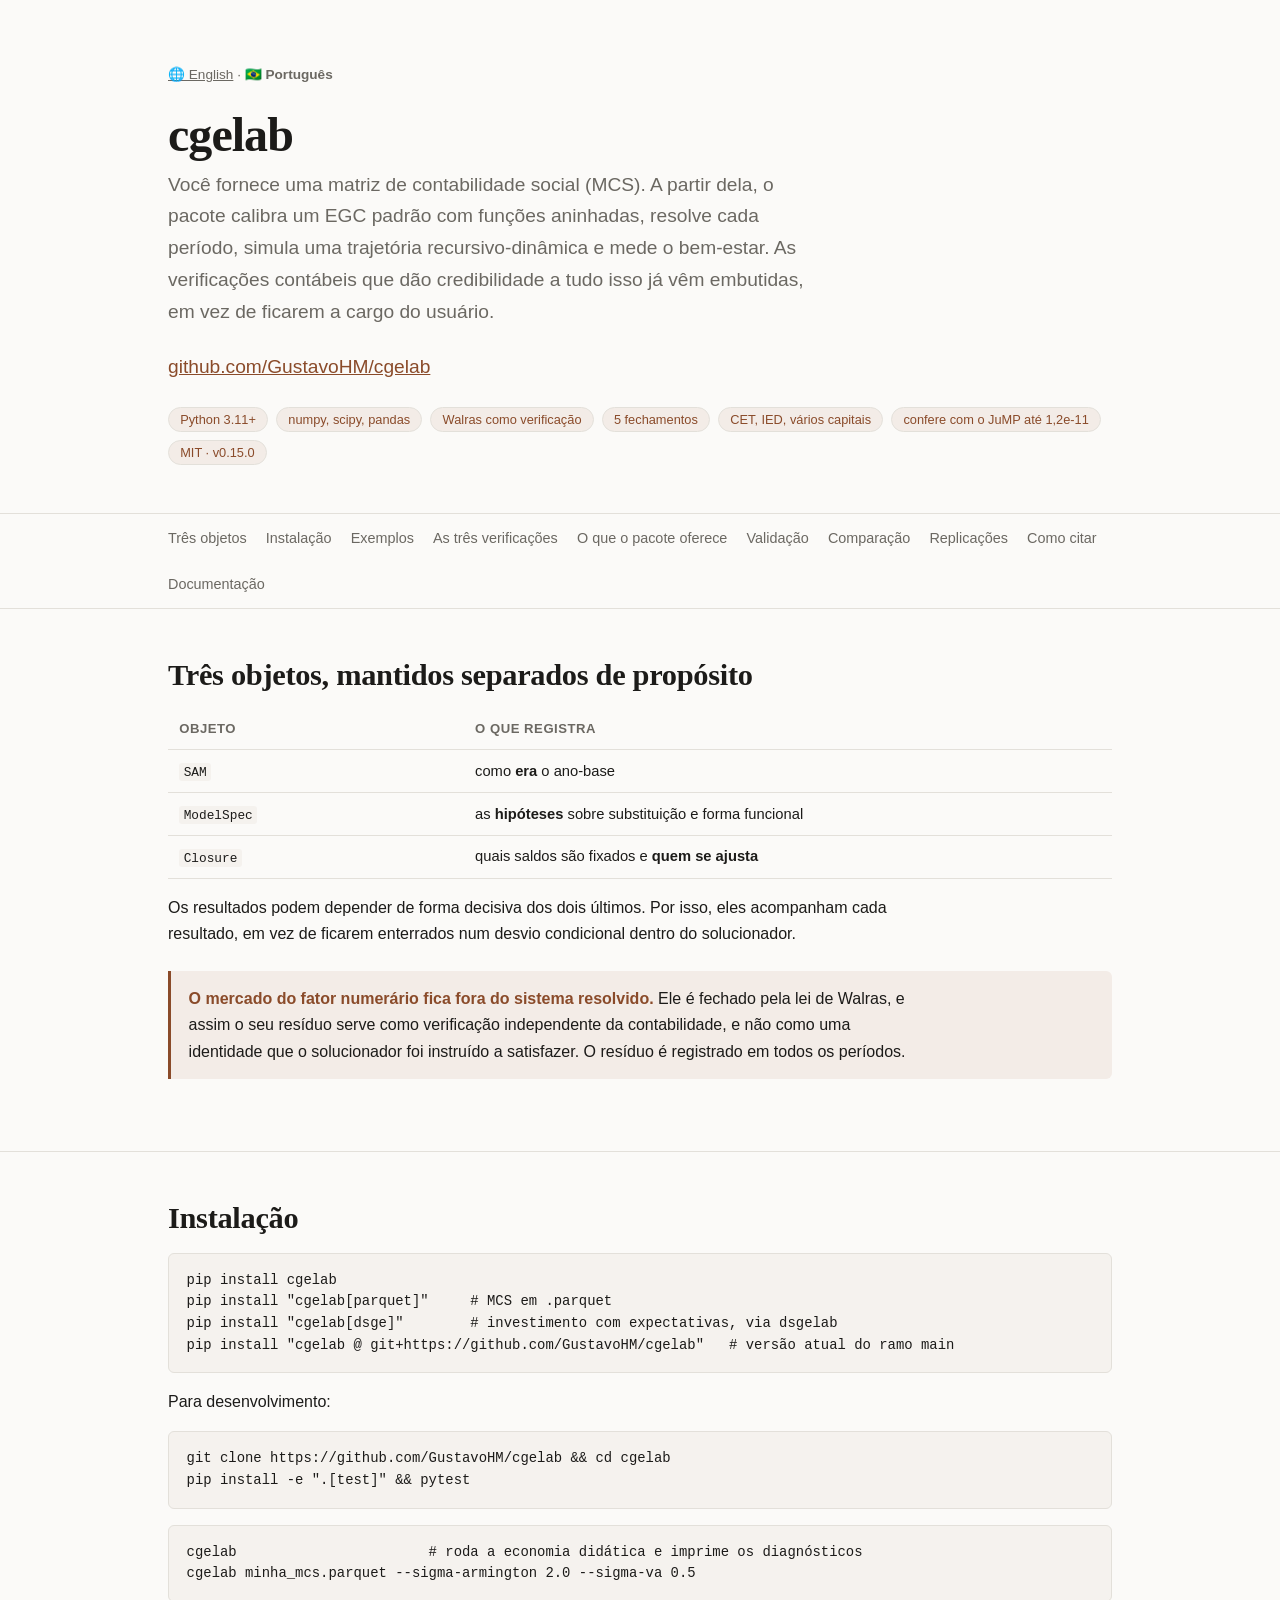
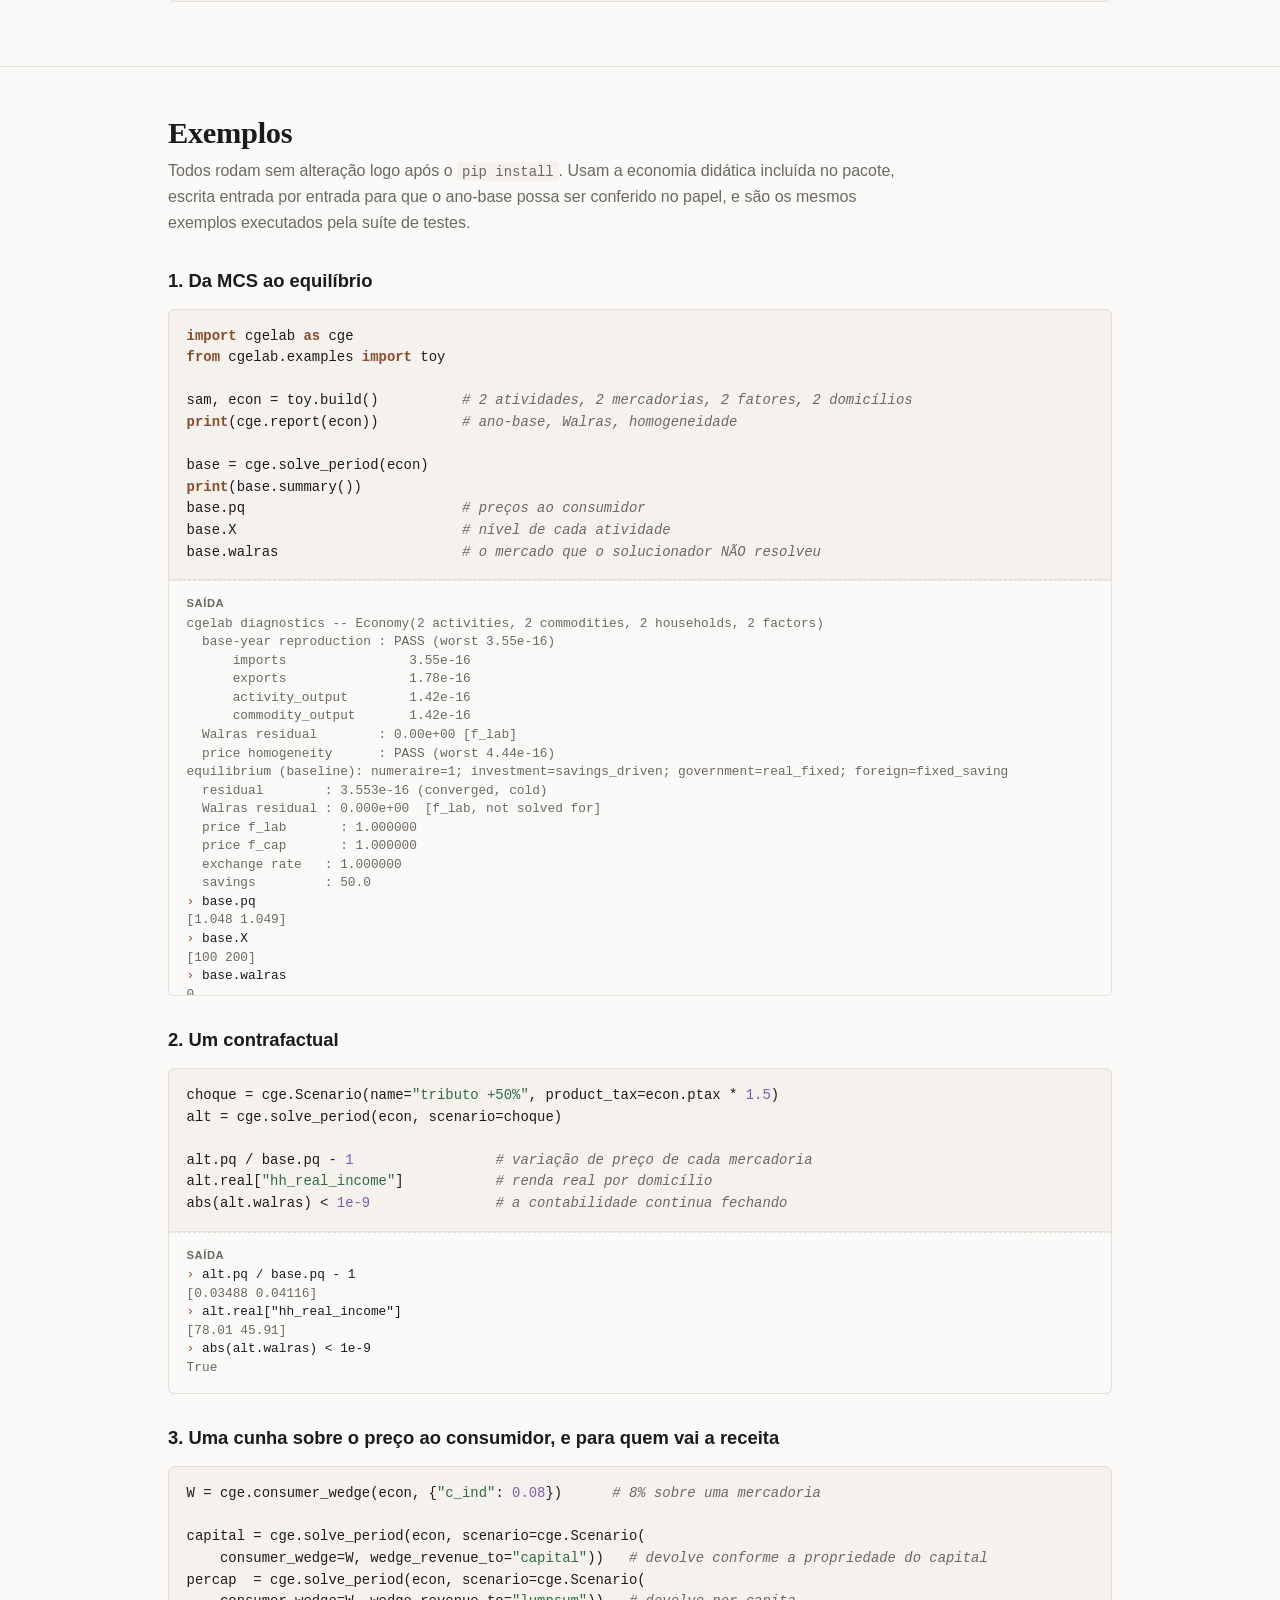
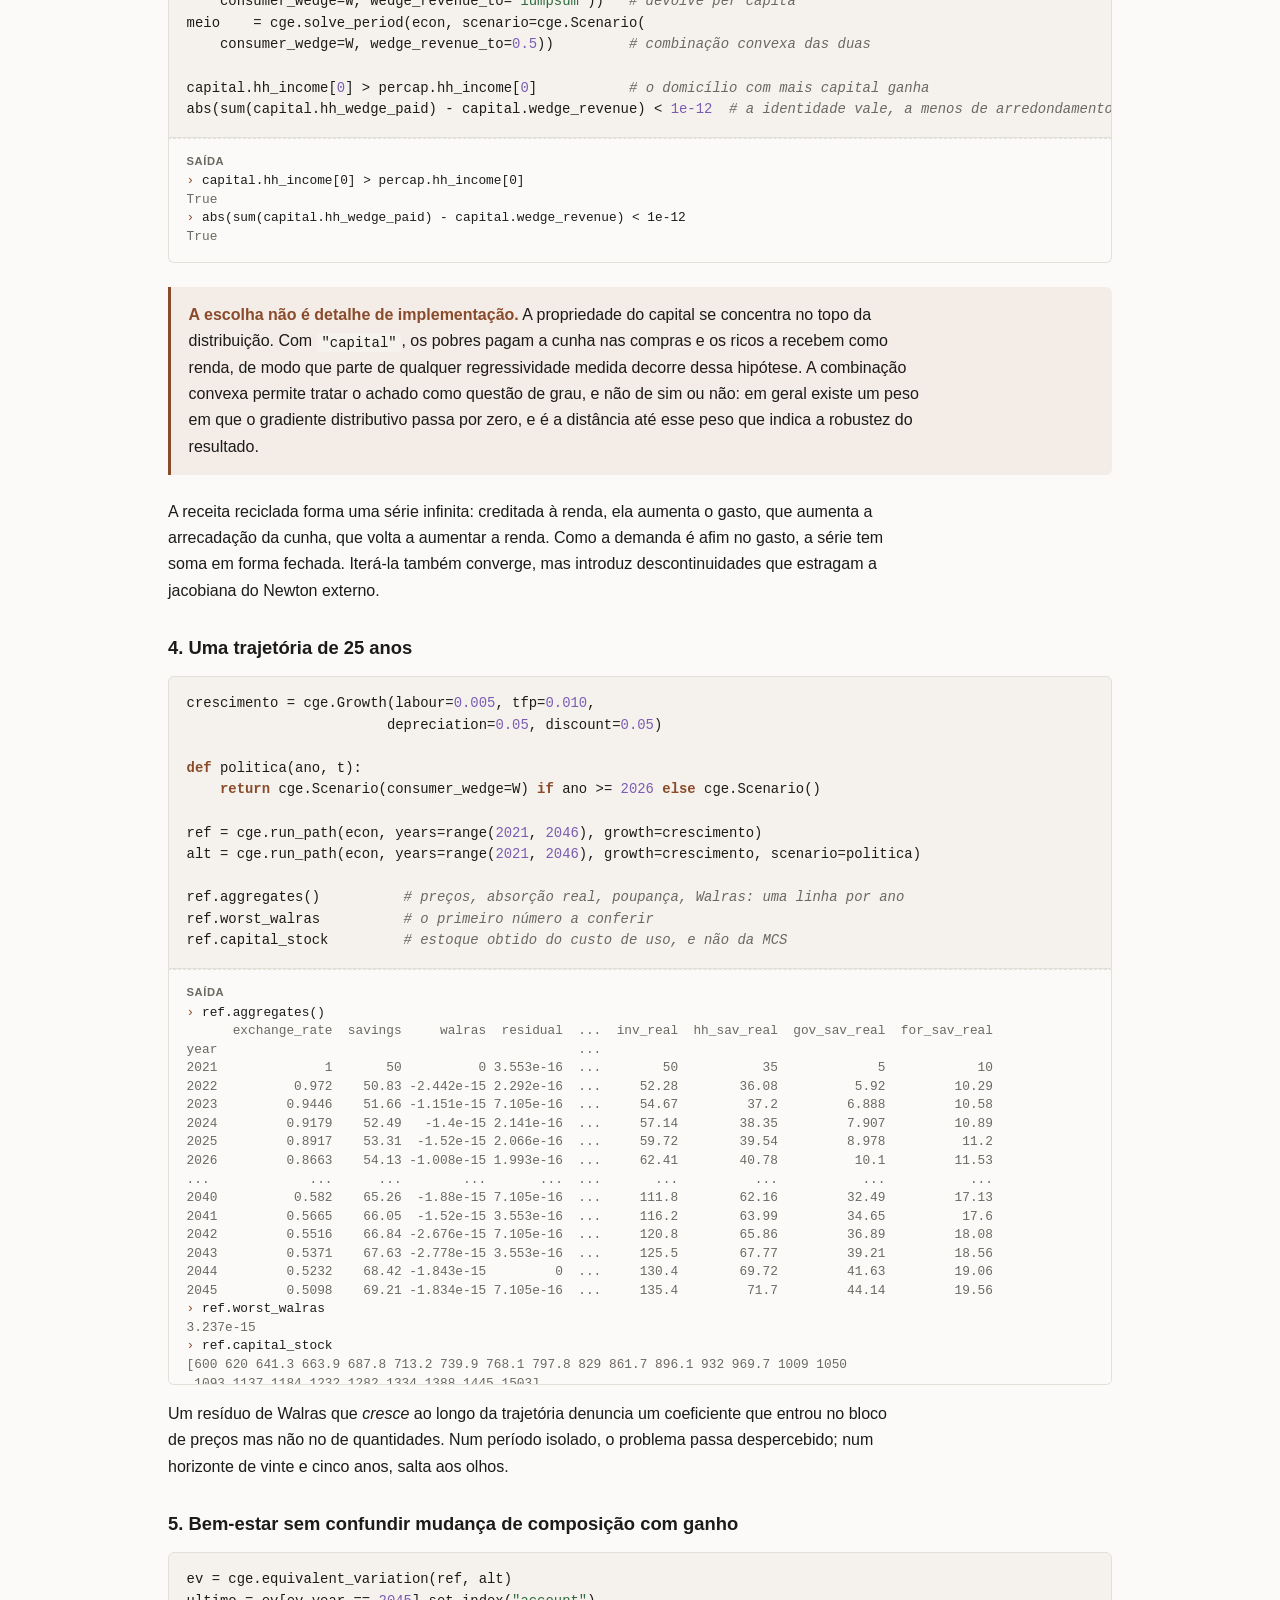
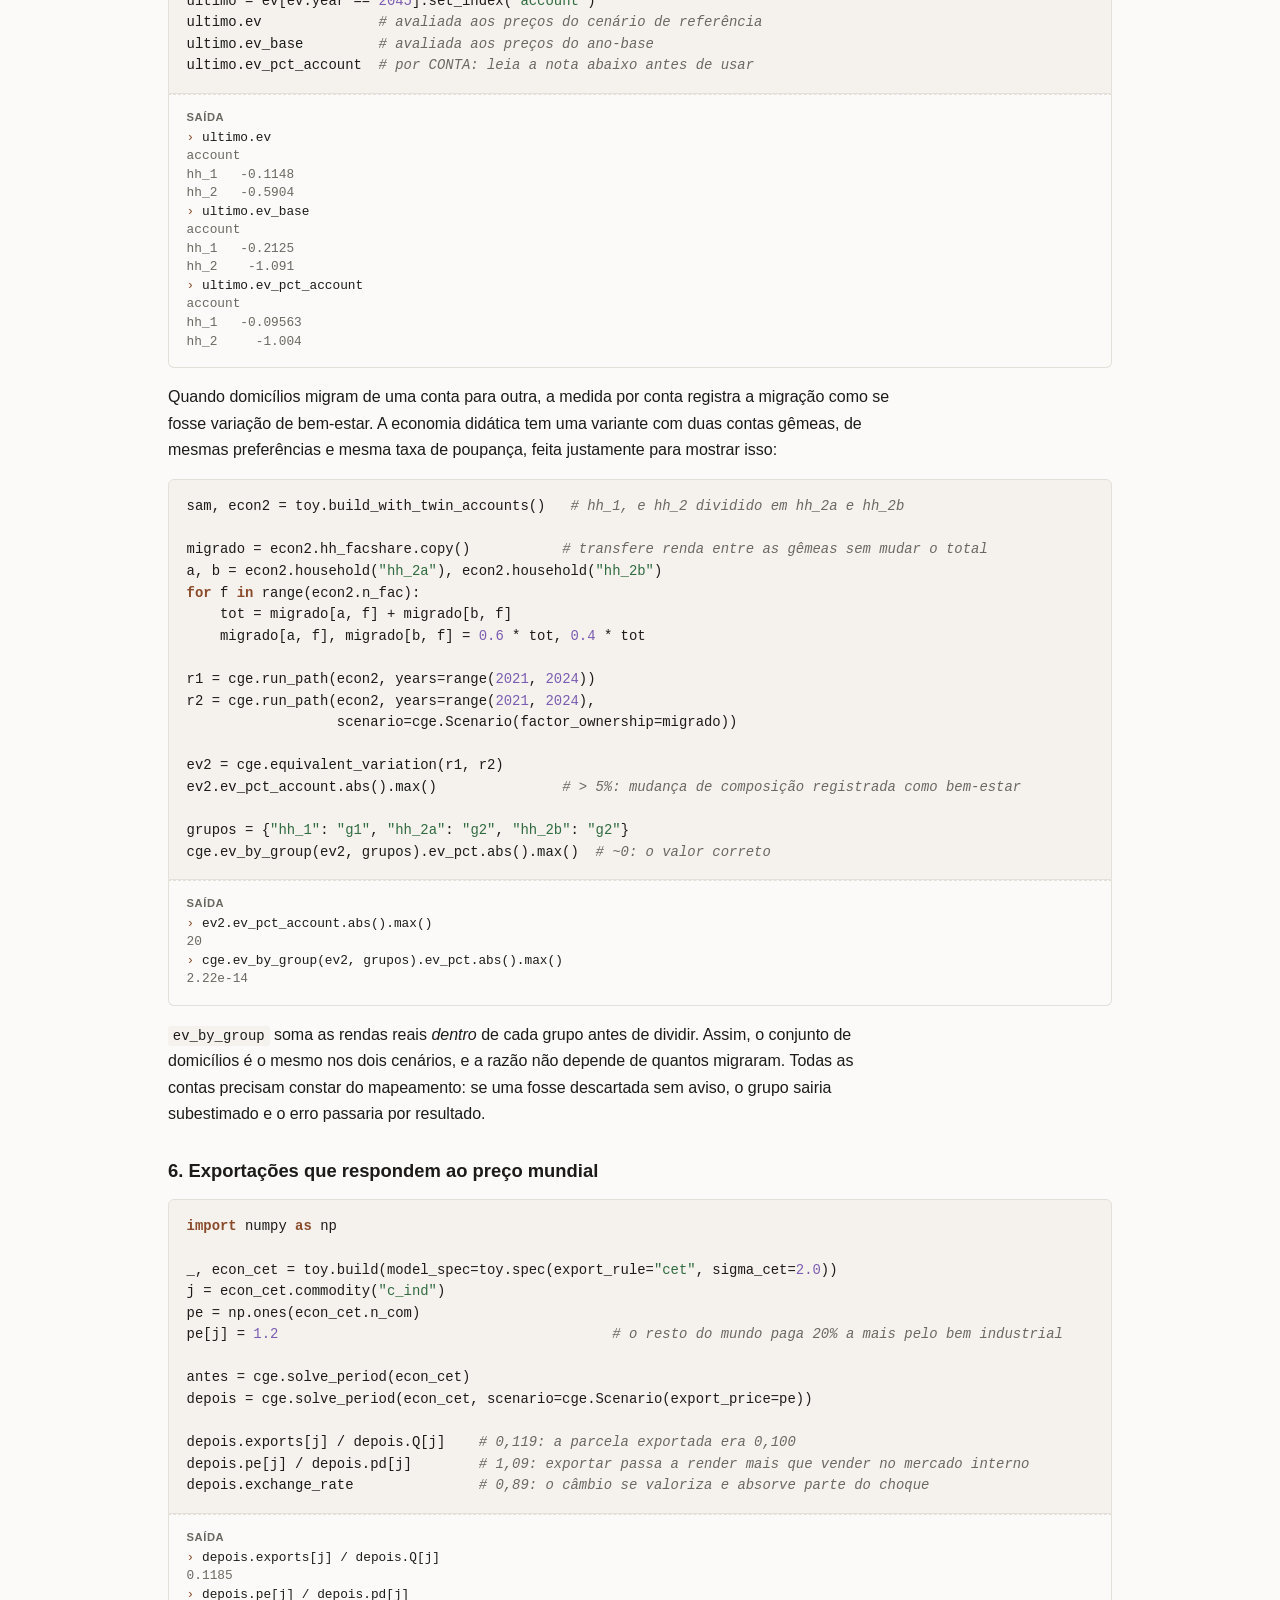
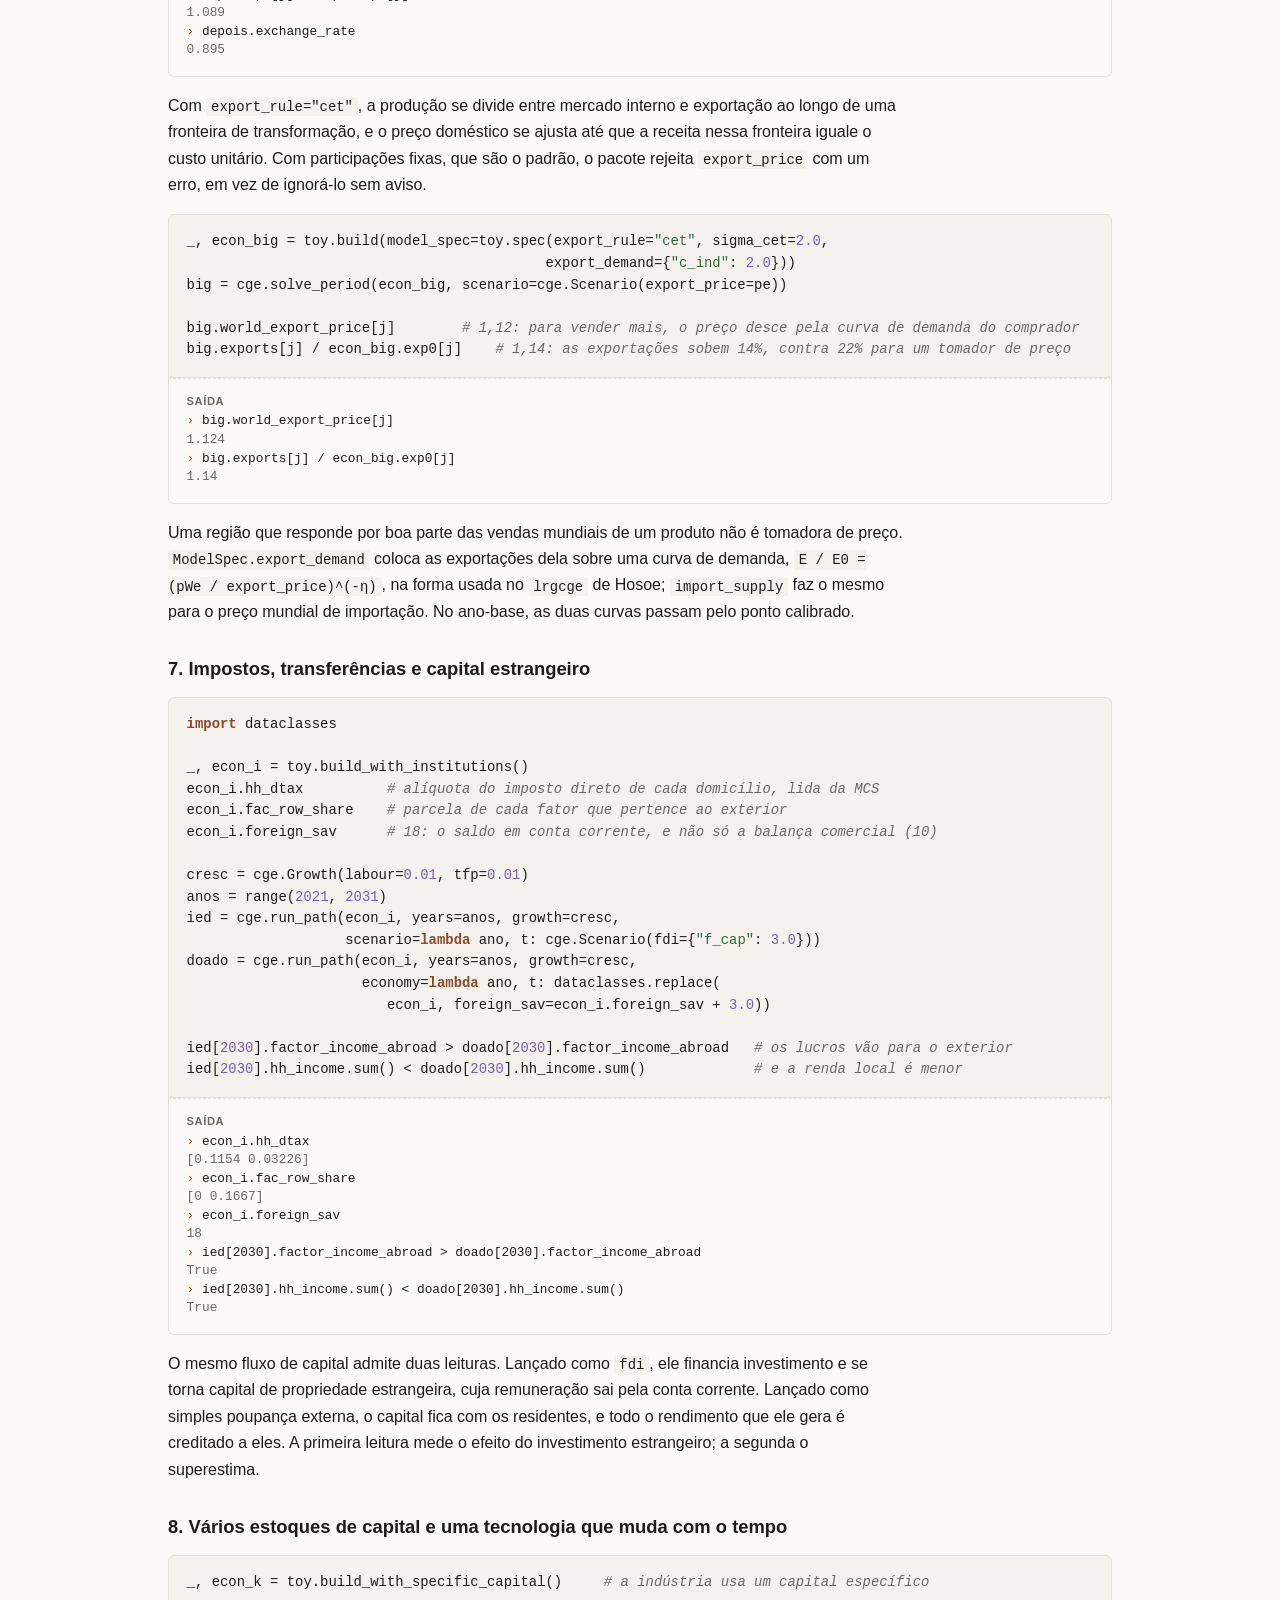
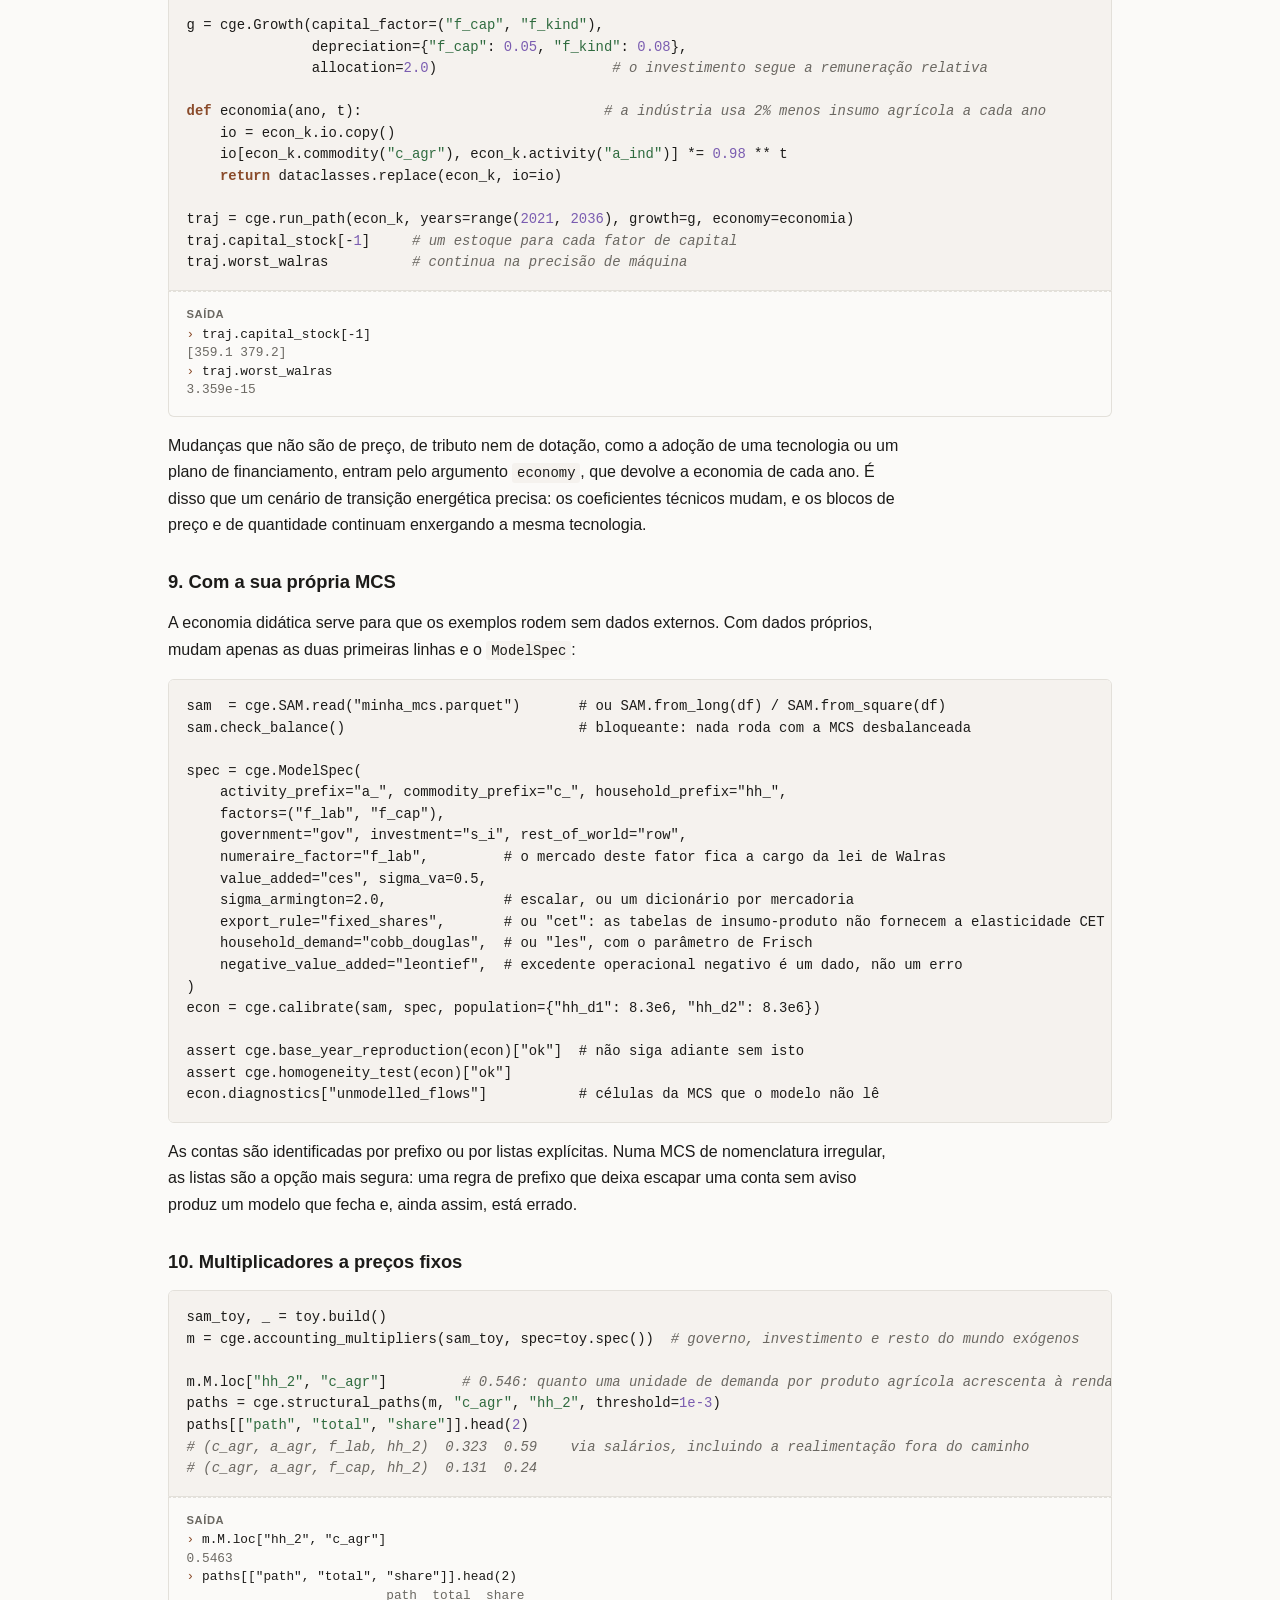
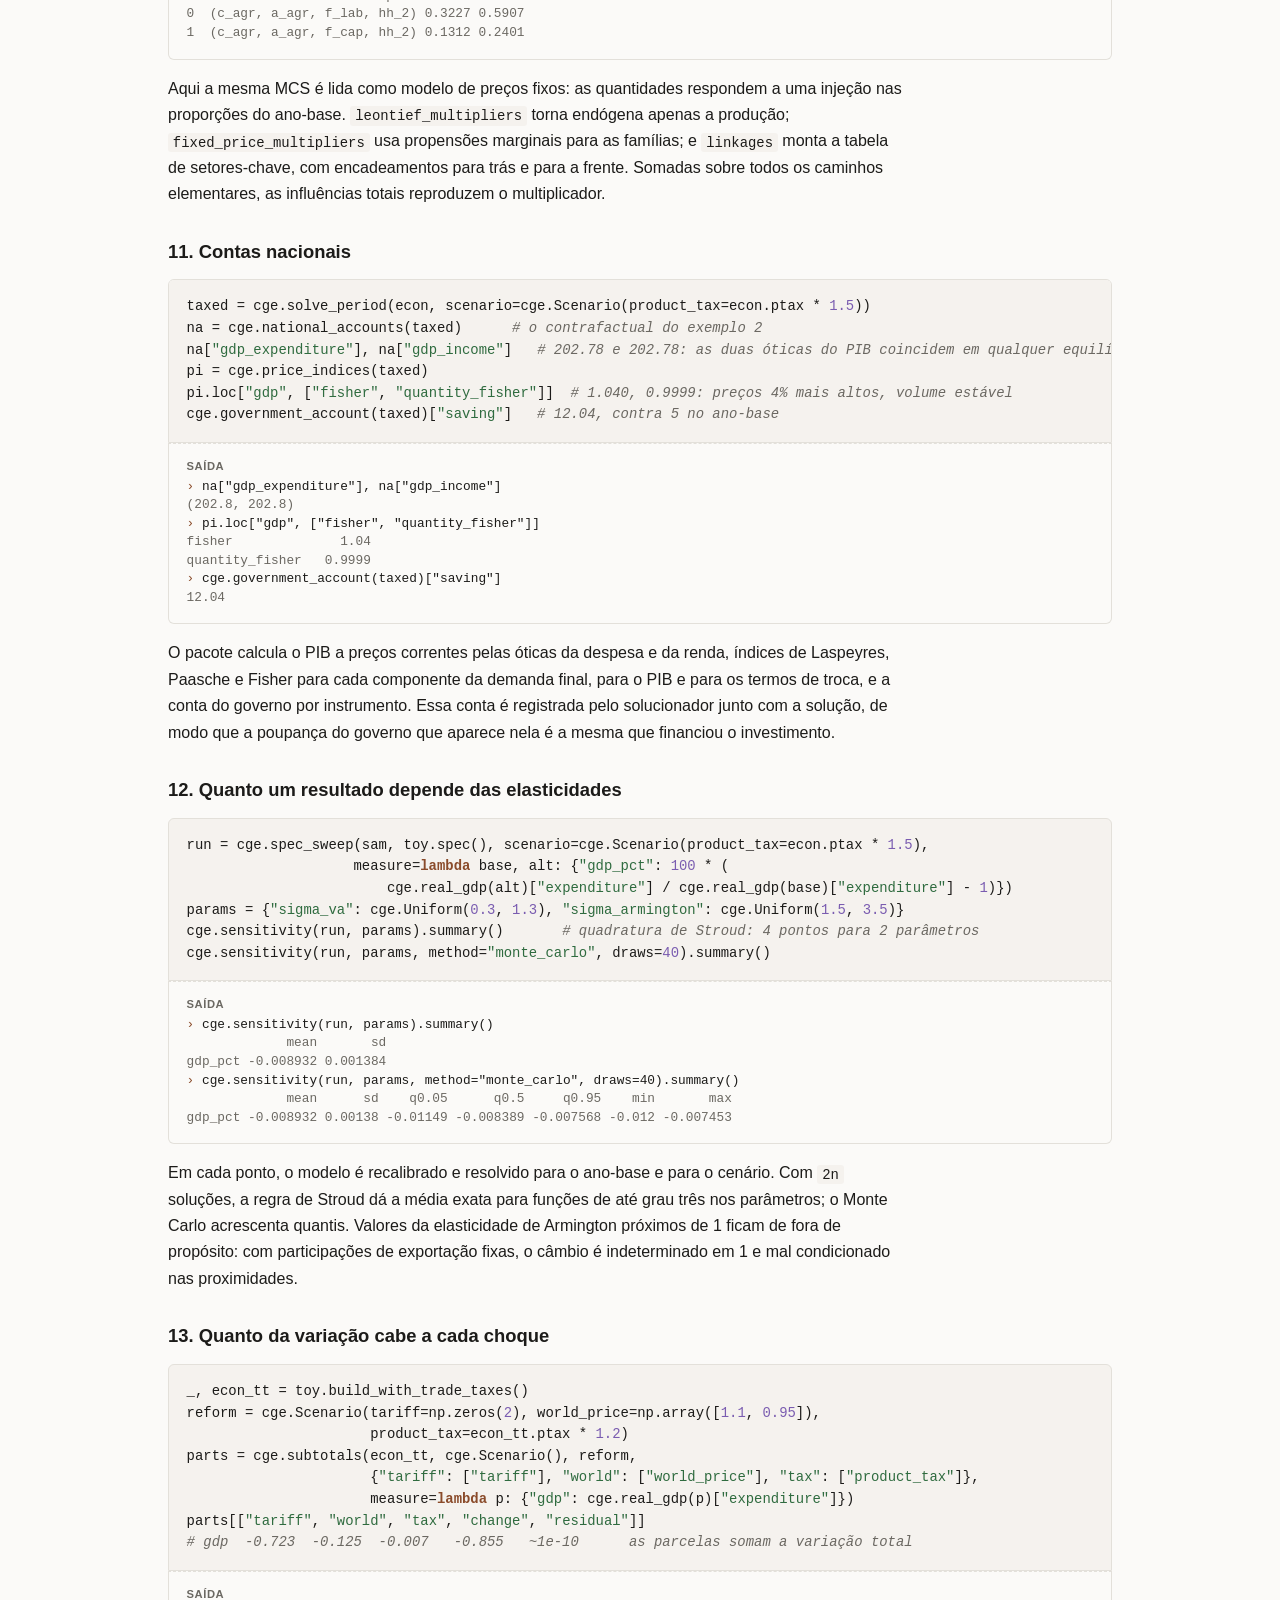
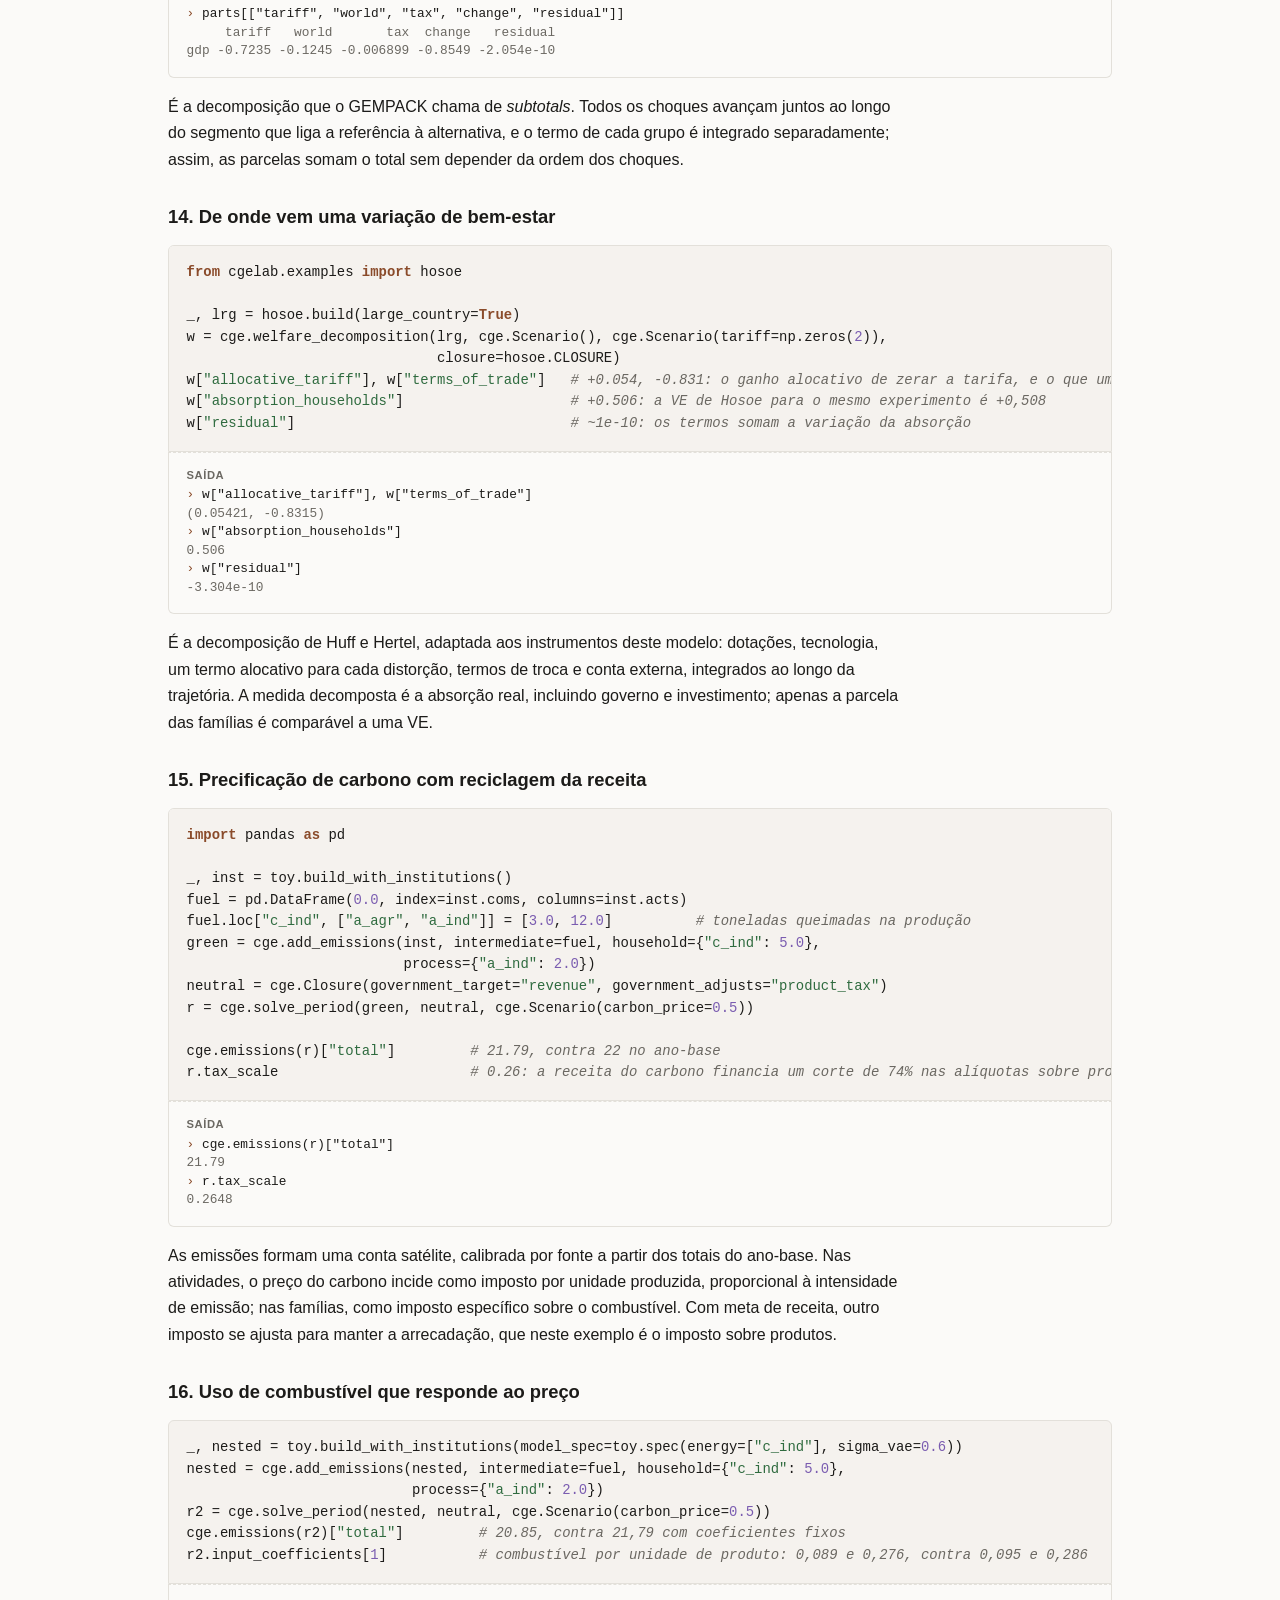
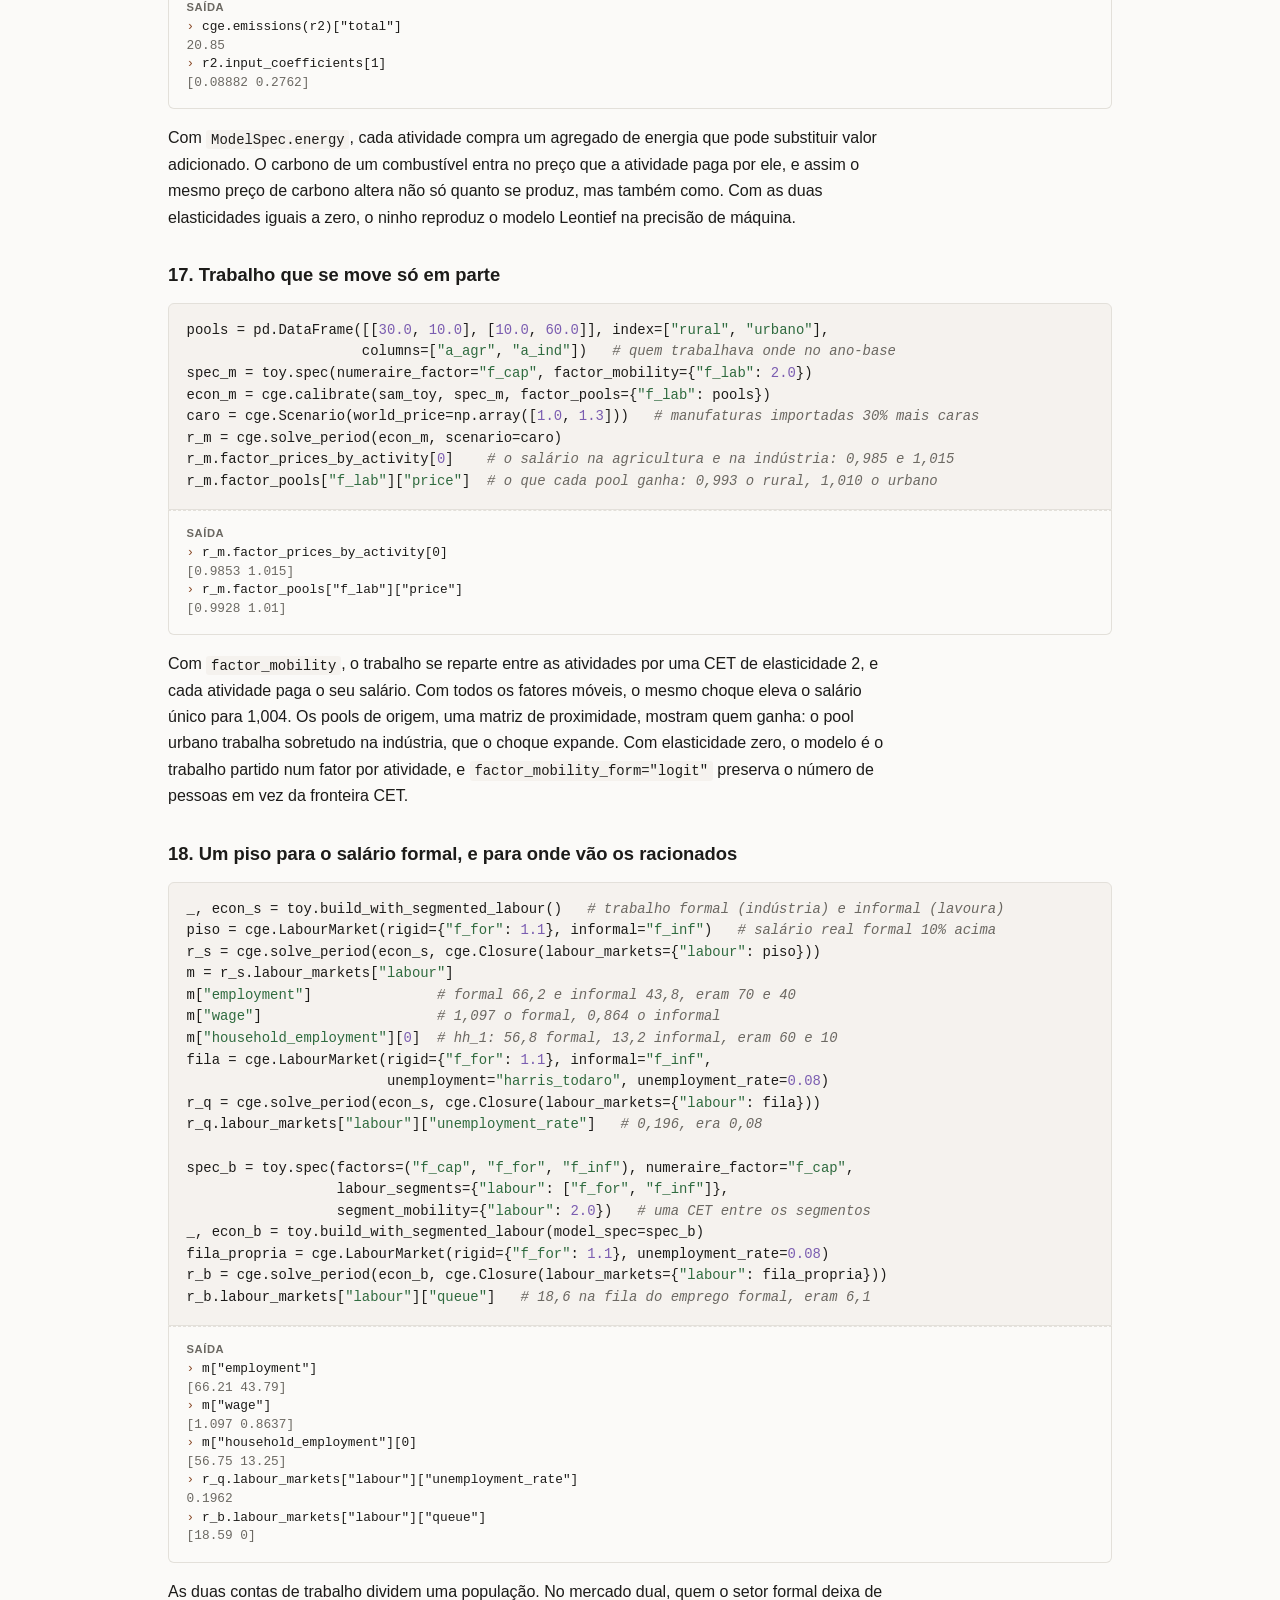
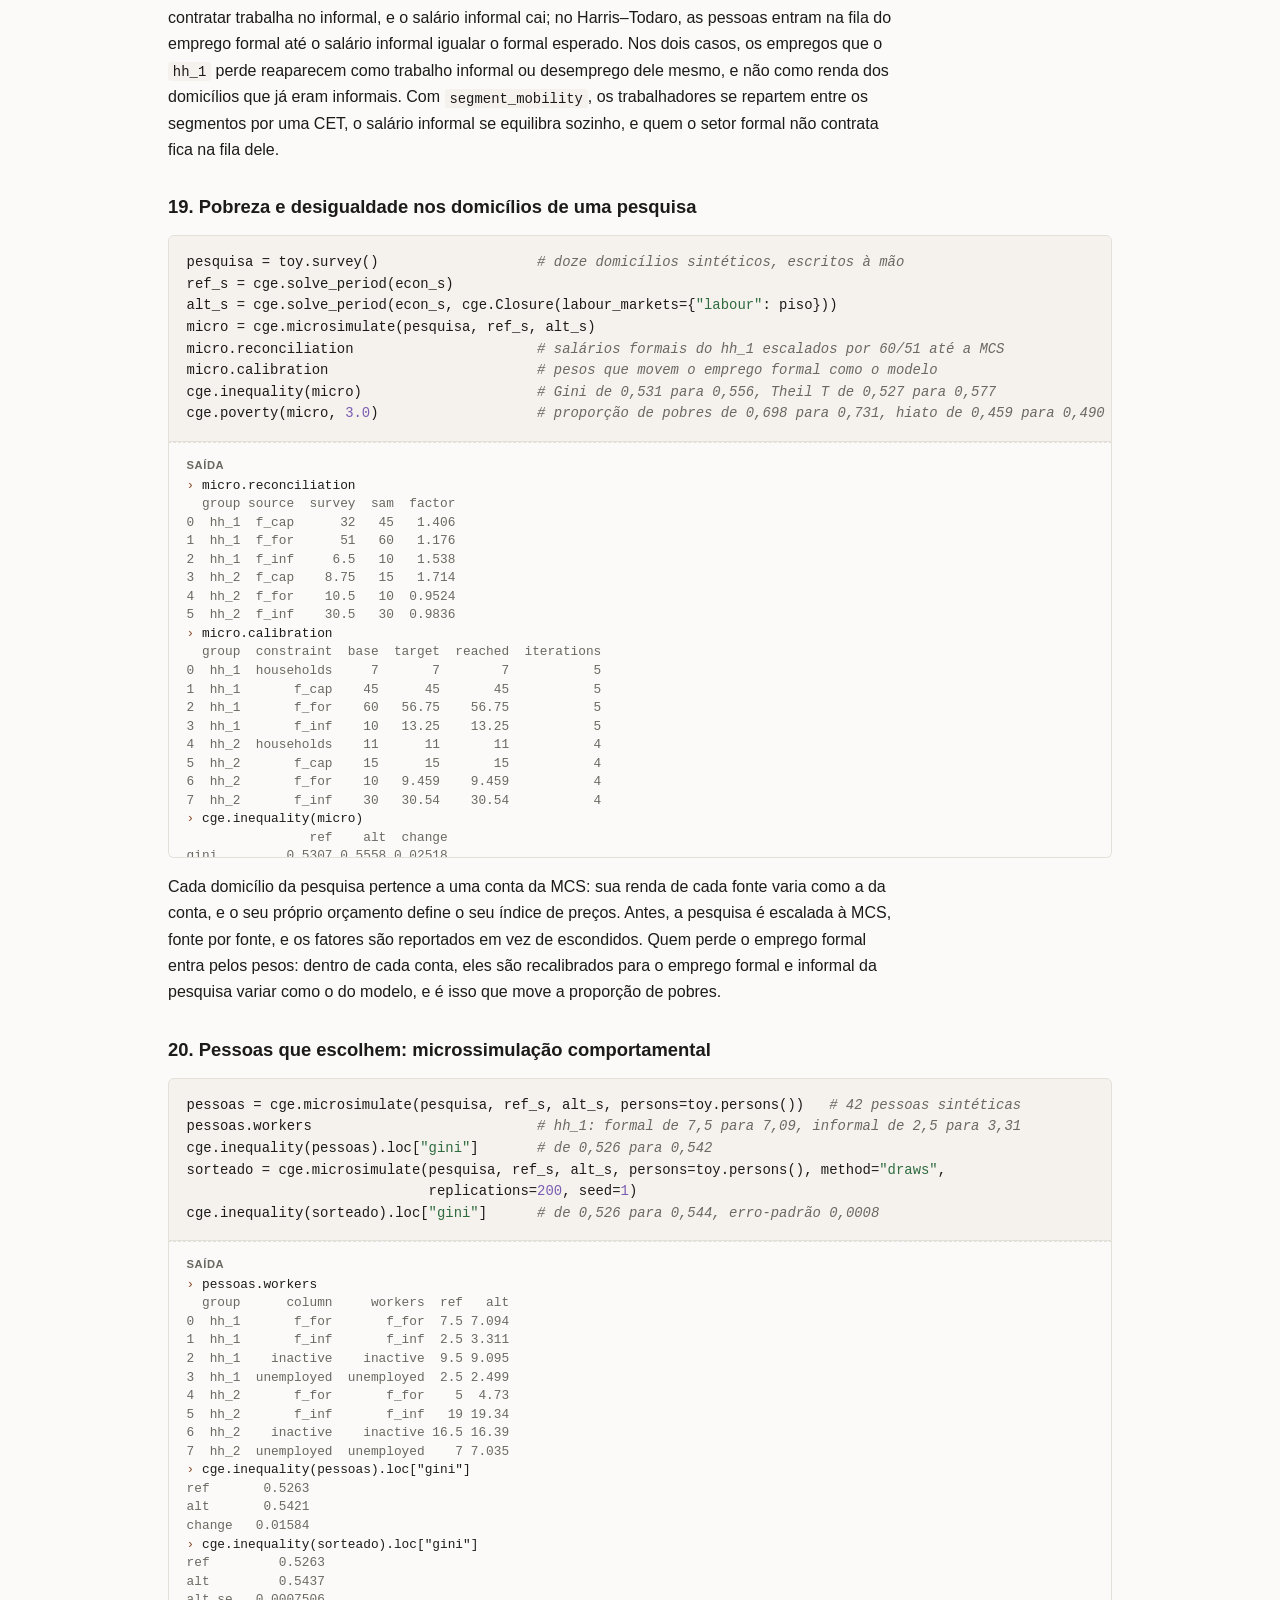
==== site/pt-br/index.html @ 62c48834 "docs: Zenodo DOI for 0.15.0 Co-Authored-By: Claude Opus 5.5 <noreply@anthropic.com>" ====
<!doctype html>
<html lang="pt-BR">
<head>
<meta charset="utf-8">
<meta name="viewport" content="width=device-width, initial-scale=1">
<title>cgelab — modelos de equilíbrio geral computável em Python</title>
<meta name="description" content="Biblioteca para modelos de EGC baseados em matriz de contabilidade social: balanceamento, calibração, fechamentos, CET, instituições e capital estrangeiro, dinâmica recursiva com vários estoques de capital e bem-estar.">
<link rel="alternate" hreflang="en" href="https://gustavohm.github.io/cgelab/">
<link rel="alternate" hreflang="pt-BR" href="https://gustavohm.github.io/cgelab/pt-br/">
<link rel="alternate" hreflang="x-default" href="https://gustavohm.github.io/cgelab/">
<link rel="stylesheet" href="../style.css">
</head>
<body>

<header class="hero">
  <div class="wrap">
    <p class="lang"><a href="../" hreflang="en" lang="en"><span aria-hidden="true">🌐</span> English</a> · <strong><span aria-hidden="true">🇧🇷</span> Português</strong></p>
    <h1>cgelab</h1>
    <p class="tag">Você fornece uma matriz de contabilidade social (MCS). A partir dela, o pacote
    calibra um EGC padrão com funções aninhadas, resolve cada período, simula uma trajetória
    recursivo-dinâmica e mede o bem-estar. As verificações contábeis que dão credibilidade a tudo
    isso já vêm embutidas, em vez de ficarem a cargo do usuário.</p>
    <p class="tag"><a href="https://github.com/GustavoHM/cgelab">github.com/GustavoHM/cgelab</a></p>
    <div class="pills">
      <span class="pill">Python 3.11+</span>
      <span class="pill">numpy, scipy, pandas</span>
      <span class="pill">Walras como verificação</span>
      <span class="pill">5 fechamentos</span>
      <span class="pill">CET, IED, vários capitais</span>
      <span class="pill">confere com o JuMP até 1,2e-11</span>
      <span class="pill">MIT · v0.15.0</span>
    </div>
  </div>
</header>

<nav class="toc"><div class="wrap"><ul>
  <li><a href="#tres">Três objetos</a></li>
  <li><a href="#instalar">Instalação</a></li>
  <li><a href="#exemplos">Exemplos</a></li>
  <li><a href="#verificacoes">As três verificações</a></li>
  <li><a href="#recursos">O que o pacote oferece</a></li>
  <li><a href="#validacao">Validação</a></li>
  <li><a href="#comparacao">Comparação</a></li>
  <li><a href="replications.html">Replicações</a></li>
  <li><a href="#citar">Como citar</a></li>
  <li><a href="#docs">Documentação</a></li>
</ul></div></nav>

<main>

<section id="tres"><div class="wrap">
  <h2>Três objetos, mantidos separados de propósito</h2>
  <table>
    <thead><tr><th>Objeto</th><th>O que registra</th></tr></thead>
    <tbody>
      <tr><td><code>SAM</code></td><td>como <strong>era</strong> o ano-base</td></tr>
      <tr><td><code>ModelSpec</code></td><td>as <strong>hipóteses</strong> sobre substituição e forma funcional</td></tr>
      <tr><td><code>Closure</code></td><td>quais saldos são fixados e <strong>quem se ajusta</strong></td></tr>
    </tbody>
  </table>
  <p>Os resultados podem depender de forma decisiva dos dois últimos. Por isso, eles acompanham cada
  resultado, em vez de ficarem enterrados num desvio condicional dentro do solucionador.</p>
  <div class="note"><p><strong>O mercado do fator numerário fica fora do sistema resolvido.</strong>
  Ele é fechado pela lei de Walras, e assim o seu resíduo serve como verificação independente da
  contabilidade, e não como uma identidade que o solucionador foi instruído a satisfazer. O resíduo
  é registrado em todos os períodos.</p></div>
</div></section>

<section id="instalar"><div class="wrap">
  <h2>Instalação</h2>
<pre><code class="plain">pip install cgelab
pip install "cgelab[parquet]"     # MCS em .parquet
pip install "cgelab[dsge]"        # investimento com expectativas, via dsgelab
pip install "cgelab @ git+https://github.com/GustavoHM/cgelab"   # versão atual do ramo main</code></pre>
  <p>Para desenvolvimento:</p>
<pre><code class="plain">git clone https://github.com/GustavoHM/cgelab &amp;&amp; cd cgelab
pip install -e ".[test]" &amp;&amp; pytest</code></pre>
<pre><code class="plain">cgelab                       # roda a economia didática e imprime os diagnósticos
cgelab minha_mcs.parquet --sigma-armington 2.0 --sigma-va 0.5</code></pre>
</div></section>

<section id="exemplos"><div class="wrap">
  <h2>Exemplos</h2>
  <p class="lede">Todos rodam sem alteração logo após o <code>pip install</code>. Usam a economia
  didática incluída no pacote, escrita entrada por entrada para que o ano-base possa ser conferido
  no papel, e são os mesmos exemplos executados pela suíte de testes.</p>

  <h3>1. Da MCS ao equilíbrio</h3>
<pre><code>import cgelab as cge
from cgelab.examples import toy

sam, econ = toy.build()          # 2 atividades, 2 mercadorias, 2 fatores, 2 domicílios
print(cge.report(econ))          # ano-base, Walras, homogeneidade

base = cge.solve_period(econ)
print(base.summary())
base.pq                          # preços ao consumidor
base.X                           # nível de cada atividade
base.walras                      # o mercado que o solucionador NÃO resolveu</code></pre>
<pre class="output" data-label="Saída"><code>cgelab diagnostics -- Economy(2 activities, 2 commodities, 2 households, 2 factors)
  base-year reproduction : PASS (worst 3.55e-16)
      imports                3.55e-16
      exports                1.78e-16
      activity_output        1.42e-16
      commodity_output       1.42e-16
  Walras residual        : 0.00e+00 [f_lab]
  price homogeneity      : PASS (worst 4.44e-16)
equilibrium (baseline): numeraire=1; investment=savings_driven; government=real_fixed; foreign=fixed_saving
  residual        : 3.553e-16 (converged, cold)
  Walras residual : 0.000e+00  [f_lab, not solved for]
  price f_lab       : 1.000000
  price f_cap       : 1.000000
  exchange rate   : 1.000000
  savings         : 50.0
<span class="out-expr">base.pq</span>
[1.048 1.049]
<span class="out-expr">base.X</span>
[100 200]
<span class="out-expr">base.walras</span>
0</code></pre>

  <h3>2. Um contrafactual</h3>
<pre><code>choque = cge.Scenario(name="tributo +50%", product_tax=econ.ptax * 1.5)
alt = cge.solve_period(econ, scenario=choque)

alt.pq / base.pq - 1                 # variação de preço de cada mercadoria
alt.real["hh_real_income"]           # renda real por domicílio
abs(alt.walras) &lt; 1e-9               # a contabilidade continua fechando</code></pre>
<pre class="output" data-label="Saída"><code><span class="out-expr">alt.pq / base.pq - 1</span>
[0.03488 0.04116]
<span class="out-expr">alt.real["hh_real_income"]</span>
[78.01 45.91]
<span class="out-expr">abs(alt.walras) &lt; 1e-9</span>
True</code></pre>

  <h3>3. Uma cunha sobre o preço ao consumidor, e para quem vai a receita</h3>
<pre><code>W = cge.consumer_wedge(econ, {"c_ind": 0.08})      # 8% sobre uma mercadoria

capital = cge.solve_period(econ, scenario=cge.Scenario(
    consumer_wedge=W, wedge_revenue_to="capital"))   # devolve conforme a propriedade do capital
percap  = cge.solve_period(econ, scenario=cge.Scenario(
    consumer_wedge=W, wedge_revenue_to="lumpsum"))   # devolve per capita
meio    = cge.solve_period(econ, scenario=cge.Scenario(
    consumer_wedge=W, wedge_revenue_to=0.5))         # combinação convexa das duas

capital.hh_income[0] &gt; percap.hh_income[0]           # o domicílio com mais capital ganha
abs(sum(capital.hh_wedge_paid) - capital.wedge_revenue) &lt; 1e-12  # a identidade vale, a menos de arredondamento</code></pre>
<pre class="output" data-label="Saída"><code><span class="out-expr">capital.hh_income[0] &gt; percap.hh_income[0]</span>
True
<span class="out-expr">abs(sum(capital.hh_wedge_paid) - capital.wedge_revenue) &lt; 1e-12</span>
True</code></pre>
  <div class="note"><p><strong>A escolha não é detalhe de implementação.</strong> A propriedade do
  capital se concentra no topo da distribuição. Com <code>"capital"</code>, os pobres pagam a cunha
  nas compras e os ricos a recebem como renda, de modo que parte de qualquer regressividade medida
  decorre dessa hipótese. A combinação convexa permite tratar o achado como questão de grau, e não
  de sim ou não: em geral existe um peso em que o gradiente distributivo passa por zero, e é a
  distância até esse peso que indica a robustez do resultado.</p></div>
  <p>A receita reciclada forma uma série infinita: creditada à renda, ela aumenta o gasto, que
  aumenta a arrecadação da cunha, que volta a aumentar a renda. Como a demanda é afim no gasto, a
  série tem soma em forma fechada. Iterá-la também converge, mas introduz descontinuidades que
  estragam a jacobiana do Newton externo.</p>

  <h3>4. Uma trajetória de 25 anos</h3>
<pre><code>crescimento = cge.Growth(labour=0.005, tfp=0.010,
                        depreciation=0.05, discount=0.05)

def politica(ano, t):
    return cge.Scenario(consumer_wedge=W) if ano &gt;= 2026 else cge.Scenario()

ref = cge.run_path(econ, years=range(2021, 2046), growth=crescimento)
alt = cge.run_path(econ, years=range(2021, 2046), growth=crescimento, scenario=politica)

ref.aggregates()          # preços, absorção real, poupança, Walras: uma linha por ano
ref.worst_walras          # o primeiro número a conferir
ref.capital_stock         # estoque obtido do custo de uso, e não da MCS</code></pre>
<pre class="output" data-label="Saída"><code><span class="out-expr">ref.aggregates()</span>
      exchange_rate  savings     walras  residual  ...  inv_real  hh_sav_real  gov_sav_real  for_sav_real
year                                               ...
2021              1       50          0 3.553e-16  ...        50           35             5            10
2022          0.972    50.83 -2.442e-15 2.292e-16  ...     52.28        36.08          5.92         10.29
2023         0.9446    51.66 -1.151e-15 7.105e-16  ...     54.67         37.2         6.888         10.58
2024         0.9179    52.49   -1.4e-15 2.141e-16  ...     57.14        38.35         7.907         10.89
2025         0.8917    53.31  -1.52e-15 2.066e-16  ...     59.72        39.54         8.978          11.2
2026         0.8663    54.13 -1.008e-15 1.993e-16  ...     62.41        40.78          10.1         11.53
...             ...      ...        ...       ...  ...       ...          ...           ...           ...
2040          0.582    65.26  -1.88e-15 7.105e-16  ...     111.8        62.16         32.49         17.13
2041         0.5665    66.05  -1.52e-15 3.553e-16  ...     116.2        63.99         34.65          17.6
2042         0.5516    66.84 -2.676e-15 7.105e-16  ...     120.8        65.86         36.89         18.08
2043         0.5371    67.63 -2.778e-15 3.553e-16  ...     125.5        67.77         39.21         18.56
2044         0.5232    68.42 -1.843e-15         0  ...     130.4        69.72         41.63         19.06
2045         0.5098    69.21 -1.834e-15 7.105e-16  ...     135.4         71.7         44.14         19.56
<span class="out-expr">ref.worst_walras</span>
3.237e-15
<span class="out-expr">ref.capital_stock</span>
[600 620 641.3 663.9 687.8 713.2 739.9 768.1 797.8 829 861.7 896.1 932 969.7 1009 1050
 1093 1137 1184 1232 1282 1334 1388 1445 1503]</code></pre>
  <p>Um resíduo de Walras que <em>cresce</em> ao longo da trajetória denuncia um coeficiente que
  entrou no bloco de preços mas não no de quantidades. Num período isolado, o problema passa
  despercebido; num horizonte de vinte e cinco anos, salta aos olhos.</p>

  <h3>5. Bem-estar sem confundir mudança de composição com ganho</h3>
<pre><code>ev = cge.equivalent_variation(ref, alt)
ultimo = ev[ev.year == 2045].set_index("account")
ultimo.ev              # avaliada aos preços do cenário de referência
ultimo.ev_base         # avaliada aos preços do ano-base
ultimo.ev_pct_account  # por CONTA: leia a nota abaixo antes de usar</code></pre>
<pre class="output" data-label="Saída"><code><span class="out-expr">ultimo.ev</span>
account
hh_1   -0.1148
hh_2   -0.5904
<span class="out-expr">ultimo.ev_base</span>
account
hh_1   -0.2125
hh_2    -1.091
<span class="out-expr">ultimo.ev_pct_account</span>
account
hh_1   -0.09563
hh_2     -1.004</code></pre>
  <p>Quando domicílios migram de uma conta para outra, a medida por conta registra a migração como
  se fosse variação de bem-estar. A economia didática tem uma variante com duas contas gêmeas, de
  mesmas preferências e mesma taxa de poupança, feita justamente para mostrar isso:</p>
<pre><code>sam, econ2 = toy.build_with_twin_accounts()   # hh_1, e hh_2 dividido em hh_2a e hh_2b

migrado = econ2.hh_facshare.copy()           # transfere renda entre as gêmeas sem mudar o total
a, b = econ2.household("hh_2a"), econ2.household("hh_2b")
for f in range(econ2.n_fac):
    tot = migrado[a, f] + migrado[b, f]
    migrado[a, f], migrado[b, f] = 0.6 * tot, 0.4 * tot

r1 = cge.run_path(econ2, years=range(2021, 2024))
r2 = cge.run_path(econ2, years=range(2021, 2024),
                  scenario=cge.Scenario(factor_ownership=migrado))

ev2 = cge.equivalent_variation(r1, r2)
ev2.ev_pct_account.abs().max()               # &gt; 5%: mudança de composição registrada como bem-estar

grupos = {"hh_1": "g1", "hh_2a": "g2", "hh_2b": "g2"}
cge.ev_by_group(ev2, grupos).ev_pct.abs().max()  # ~0: o valor correto</code></pre>
<pre class="output" data-label="Saída"><code><span class="out-expr">ev2.ev_pct_account.abs().max()</span>
20
<span class="out-expr">cge.ev_by_group(ev2, grupos).ev_pct.abs().max()</span>
2.22e-14</code></pre>
  <p><code>ev_by_group</code> soma as rendas reais <em>dentro</em> de cada grupo antes de dividir.
  Assim, o conjunto de domicílios é o mesmo nos dois cenários, e a razão não depende de quantos
  migraram. Todas as contas precisam constar do mapeamento: se uma fosse descartada sem aviso, o
  grupo sairia subestimado e o erro passaria por resultado.</p>

  <h3>6. Exportações que respondem ao preço mundial</h3>
<pre><code>import numpy as np

_, econ_cet = toy.build(model_spec=toy.spec(export_rule="cet", sigma_cet=2.0))
j = econ_cet.commodity("c_ind")
pe = np.ones(econ_cet.n_com)
pe[j] = 1.2                                        # o resto do mundo paga 20% a mais pelo bem industrial

antes = cge.solve_period(econ_cet)
depois = cge.solve_period(econ_cet, scenario=cge.Scenario(export_price=pe))

depois.exports[j] / depois.Q[j]    # 0,119: a parcela exportada era 0,100
depois.pe[j] / depois.pd[j]        # 1,09: exportar passa a render mais que vender no mercado interno
depois.exchange_rate               # 0,89: o câmbio se valoriza e absorve parte do choque</code></pre>
<pre class="output" data-label="Saída"><code><span class="out-expr">depois.exports[j] / depois.Q[j]</span>
0.1185
<span class="out-expr">depois.pe[j] / depois.pd[j]</span>
1.089
<span class="out-expr">depois.exchange_rate</span>
0.895</code></pre>
  <p>Com <code>export_rule="cet"</code>, a produção se divide entre mercado interno e exportação ao
  longo de uma fronteira de transformação, e o preço doméstico se ajusta até que a receita nessa
  fronteira iguale o custo unitário. Com participações fixas, que são o padrão, o pacote rejeita
  <code>export_price</code> com um erro, em vez de ignorá-lo sem aviso.</p>

<pre><code>_, econ_big = toy.build(model_spec=toy.spec(export_rule="cet", sigma_cet=2.0,
                                           export_demand={"c_ind": 2.0}))
big = cge.solve_period(econ_big, scenario=cge.Scenario(export_price=pe))

big.world_export_price[j]        # 1,12: para vender mais, o preço desce pela curva de demanda do comprador
big.exports[j] / econ_big.exp0[j]    # 1,14: as exportações sobem 14%, contra 22% para um tomador de preço</code></pre>
<pre class="output" data-label="Saída"><code><span class="out-expr">big.world_export_price[j]</span>
1.124
<span class="out-expr">big.exports[j] / econ_big.exp0[j]</span>
1.14</code></pre>
  <p>Uma região que responde por boa parte das vendas mundiais de um produto não é tomadora de
  preço. <code>ModelSpec.export_demand</code> coloca as exportações dela sobre uma curva de demanda,
  <code>E / E0 = (pWe / export_price)^(-η)</code>, na forma usada no <code>lrgcge</code> de Hosoe;
  <code>import_supply</code> faz o mesmo para o preço mundial de importação. No ano-base, as duas
  curvas passam pelo ponto calibrado.</p>

  <h3>7. Impostos, transferências e capital estrangeiro</h3>
<pre><code>import dataclasses

_, econ_i = toy.build_with_institutions()
econ_i.hh_dtax          # alíquota do imposto direto de cada domicílio, lida da MCS
econ_i.fac_row_share    # parcela de cada fator que pertence ao exterior
econ_i.foreign_sav      # 18: o saldo em conta corrente, e não só a balança comercial (10)

cresc = cge.Growth(labour=0.01, tfp=0.01)
anos = range(2021, 2031)
ied = cge.run_path(econ_i, years=anos, growth=cresc,
                   scenario=lambda ano, t: cge.Scenario(fdi={"f_cap": 3.0}))
doado = cge.run_path(econ_i, years=anos, growth=cresc,
                     economy=lambda ano, t: dataclasses.replace(
                        econ_i, foreign_sav=econ_i.foreign_sav + 3.0))

ied[2030].factor_income_abroad &gt; doado[2030].factor_income_abroad   # os lucros vão para o exterior
ied[2030].hh_income.sum() &lt; doado[2030].hh_income.sum()             # e a renda local é menor</code></pre>
<pre class="output" data-label="Saída"><code><span class="out-expr">econ_i.hh_dtax</span>
[0.1154 0.03226]
<span class="out-expr">econ_i.fac_row_share</span>
[0 0.1667]
<span class="out-expr">econ_i.foreign_sav</span>
18
<span class="out-expr">ied[2030].factor_income_abroad &gt; doado[2030].factor_income_abroad</span>
True
<span class="out-expr">ied[2030].hh_income.sum() &lt; doado[2030].hh_income.sum()</span>
True</code></pre>
  <p>O mesmo fluxo de capital admite duas leituras. Lançado como <code>fdi</code>, ele financia
  investimento e se torna capital de propriedade estrangeira, cuja remuneração sai pela conta
  corrente. Lançado como simples poupança externa, o capital fica com os residentes, e todo o
  rendimento que ele gera é creditado a eles. A primeira leitura mede o efeito do investimento
  estrangeiro; a segunda o superestima.</p>

  <h3>8. Vários estoques de capital e uma tecnologia que muda com o tempo</h3>
<pre><code>_, econ_k = toy.build_with_specific_capital()     # a indústria usa um capital específico

g = cge.Growth(capital_factor=("f_cap", "f_kind"),
               depreciation={"f_cap": 0.05, "f_kind": 0.08},
               allocation=2.0)                     # o investimento segue a remuneração relativa

def economia(ano, t):                             # a indústria usa 2% menos insumo agrícola a cada ano
    io = econ_k.io.copy()
    io[econ_k.commodity("c_agr"), econ_k.activity("a_ind")] *= 0.98 ** t
    return dataclasses.replace(econ_k, io=io)

traj = cge.run_path(econ_k, years=range(2021, 2036), growth=g, economy=economia)
traj.capital_stock[-1]     # um estoque para cada fator de capital
traj.worst_walras          # continua na precisão de máquina</code></pre>
<pre class="output" data-label="Saída"><code><span class="out-expr">traj.capital_stock[-1]</span>
[359.1 379.2]
<span class="out-expr">traj.worst_walras</span>
3.359e-15</code></pre>
  <p>Mudanças que não são de preço, de tributo nem de dotação, como a adoção de uma tecnologia ou
  um plano de financiamento, entram pelo argumento <code>economy</code>, que devolve a economia de
  cada ano. É disso que um cenário de transição energética precisa: os coeficientes técnicos mudam,
  e os blocos de preço e de quantidade continuam enxergando a mesma tecnologia.</p>

  <h3>9. Com a sua própria MCS</h3>
  <p>A economia didática serve para que os exemplos rodem sem dados externos. Com dados próprios,
  mudam apenas as duas primeiras linhas e o <code>ModelSpec</code>:</p>
<pre><code class="plain">sam  = cge.SAM.read("minha_mcs.parquet")       # ou SAM.from_long(df) / SAM.from_square(df)
sam.check_balance()                            # bloqueante: nada roda com a MCS desbalanceada

spec = cge.ModelSpec(
    activity_prefix="a_", commodity_prefix="c_", household_prefix="hh_",
    factors=("f_lab", "f_cap"),
    government="gov", investment="s_i", rest_of_world="row",
    numeraire_factor="f_lab",         # o mercado deste fator fica a cargo da lei de Walras
    value_added="ces", sigma_va=0.5,
    sigma_armington=2.0,              # escalar, ou um dicionário por mercadoria
    export_rule="fixed_shares",       # ou "cet": as tabelas de insumo-produto não fornecem a elasticidade CET
    household_demand="cobb_douglas",  # ou "les", com o parâmetro de Frisch
    negative_value_added="leontief",  # excedente operacional negativo é um dado, não um erro
)
econ = cge.calibrate(sam, spec, population={"hh_d1": 8.3e6, "hh_d2": 8.3e6})

assert cge.base_year_reproduction(econ)["ok"]  # não siga adiante sem isto
assert cge.homogeneity_test(econ)["ok"]
econ.diagnostics["unmodelled_flows"]           # células da MCS que o modelo não lê</code></pre>
  <p>As contas são identificadas por prefixo ou por listas explícitas. Numa MCS de nomenclatura
  irregular, as listas são a opção mais segura: uma regra de prefixo que deixa escapar uma conta sem
  aviso produz um modelo que fecha e, ainda assim, está errado.</p>
  <h3>10. Multiplicadores a preços fixos</h3>
<pre><code>sam_toy, _ = toy.build()
m = cge.accounting_multipliers(sam_toy, spec=toy.spec())  # governo, investimento e resto do mundo exógenos

m.M.loc["hh_2", "c_agr"]         # 0.546: quanto uma unidade de demanda por produto agrícola acrescenta à renda do domicílio 2
paths = cge.structural_paths(m, "c_agr", "hh_2", threshold=1e-3)
paths[["path", "total", "share"]].head(2)
# (c_agr, a_agr, f_lab, hh_2)  0.323  0.59    via salários, incluindo a realimentação fora do caminho
# (c_agr, a_agr, f_cap, hh_2)  0.131  0.24</code></pre>
<pre class="output" data-label="Saída"><code><span class="out-expr">m.M.loc["hh_2", "c_agr"]</span>
0.5463
<span class="out-expr">paths[["path", "total", "share"]].head(2)</span>
                          path  total  share
0  (c_agr, a_agr, f_lab, hh_2) 0.3227 0.5907
1  (c_agr, a_agr, f_cap, hh_2) 0.1312 0.2401</code></pre>
  <p>Aqui a mesma MCS é lida como modelo de preços fixos: as quantidades respondem a uma injeção
  nas proporções do ano-base. <code>leontief_multipliers</code> torna endógena apenas a produção;
  <code>fixed_price_multipliers</code> usa propensões marginais para as famílias; e
  <code>linkages</code> monta a tabela de setores-chave, com encadeamentos para trás e para a frente.
  Somadas sobre todos os caminhos elementares, as influências totais reproduzem o multiplicador.</p>
  <h3>11. Contas nacionais</h3>
<pre><code>taxed = cge.solve_period(econ, scenario=cge.Scenario(product_tax=econ.ptax * 1.5))
na = cge.national_accounts(taxed)      # o contrafactual do exemplo 2
na["gdp_expenditure"], na["gdp_income"]   # 202.78 e 202.78: as duas óticas do PIB coincidem em qualquer equilíbrio
pi = cge.price_indices(taxed)
pi.loc["gdp", ["fisher", "quantity_fisher"]]  # 1.040, 0.9999: preços 4% mais altos, volume estável
cge.government_account(taxed)["saving"]   # 12.04, contra 5 no ano-base</code></pre>
<pre class="output" data-label="Saída"><code><span class="out-expr">na["gdp_expenditure"], na["gdp_income"]</span>
(202.8, 202.8)
<span class="out-expr">pi.loc["gdp", ["fisher", "quantity_fisher"]]</span>
fisher              1.04
quantity_fisher   0.9999
<span class="out-expr">cge.government_account(taxed)["saving"]</span>
12.04</code></pre>
  <p>O pacote calcula o PIB a preços correntes pelas óticas da despesa e da renda, índices de
  Laspeyres, Paasche e Fisher para cada componente da demanda final, para o PIB e para os termos de
  troca, e a conta do governo por instrumento. Essa conta é registrada pelo solucionador junto com
  a solução, de modo que a poupança do governo que aparece nela é a mesma que financiou o
  investimento.</p>
  <h3>12. Quanto um resultado depende das elasticidades</h3>
<pre><code>run = cge.spec_sweep(sam, toy.spec(), scenario=cge.Scenario(product_tax=econ.ptax * 1.5),
                    measure=lambda base, alt: {"gdp_pct": 100 * (
                        cge.real_gdp(alt)["expenditure"] / cge.real_gdp(base)["expenditure"] - 1)})
params = {"sigma_va": cge.Uniform(0.3, 1.3), "sigma_armington": cge.Uniform(1.5, 3.5)}
cge.sensitivity(run, params).summary()       # quadratura de Stroud: 4 pontos para 2 parâmetros
cge.sensitivity(run, params, method="monte_carlo", draws=40).summary()</code></pre>
<pre class="output" data-label="Saída"><code><span class="out-expr">cge.sensitivity(run, params).summary()</span>
             mean       sd
gdp_pct -0.008932 0.001384
<span class="out-expr">cge.sensitivity(run, params, method="monte_carlo", draws=40).summary()</span>
             mean      sd    q0.05      q0.5     q0.95    min       max
gdp_pct -0.008932 0.00138 -0.01149 -0.008389 -0.007568 -0.012 -0.007453</code></pre>
  <p>Em cada ponto, o modelo é recalibrado e resolvido para o ano-base e para o cenário. Com
  <code>2n</code> soluções, a regra de Stroud dá a média exata para funções de até grau três nos
  parâmetros; o Monte Carlo acrescenta quantis. Valores da elasticidade de Armington próximos de 1
  ficam de fora de propósito: com participações de exportação fixas, o câmbio é indeterminado em 1
  e mal condicionado nas proximidades.</p>
  <h3>13. Quanto da variação cabe a cada choque</h3>
<pre><code>_, econ_tt = toy.build_with_trade_taxes()
reform = cge.Scenario(tariff=np.zeros(2), world_price=np.array([1.1, 0.95]),
                      product_tax=econ_tt.ptax * 1.2)
parts = cge.subtotals(econ_tt, cge.Scenario(), reform,
                      {"tariff": ["tariff"], "world": ["world_price"], "tax": ["product_tax"]},
                      measure=lambda p: {"gdp": cge.real_gdp(p)["expenditure"]})
parts[["tariff", "world", "tax", "change", "residual"]]
# gdp  -0.723  -0.125  -0.007   -0.855   ~1e-10      as parcelas somam a variação total</code></pre>
<pre class="output" data-label="Saída"><code><span class="out-expr">parts[["tariff", "world", "tax", "change", "residual"]]</span>
     tariff   world       tax  change   residual
gdp -0.7235 -0.1245 -0.006899 -0.8549 -2.054e-10</code></pre>
  <p>É a decomposição que o GEMPACK chama de <em>subtotals</em>. Todos os choques avançam juntos
  ao longo do segmento que liga a referência à alternativa, e o termo de cada grupo é integrado
  separadamente; assim, as parcelas somam o total sem depender da ordem dos choques.</p>
  <h3>14. De onde vem uma variação de bem-estar</h3>
<pre><code>from cgelab.examples import hosoe

_, lrg = hosoe.build(large_country=True)
w = cge.welfare_decomposition(lrg, cge.Scenario(), cge.Scenario(tariff=np.zeros(2)),
                              closure=hosoe.CLOSURE)
w["allocative_tariff"], w["terms_of_trade"]   # +0.054, -0.831: o ganho alocativo de zerar a tarifa, e o que um país grande perde nos termos de troca
w["absorption_households"]                    # +0.506: a VE de Hosoe para o mesmo experimento é +0,508
w["residual"]                                 # ~1e-10: os termos somam a variação da absorção</code></pre>
<pre class="output" data-label="Saída"><code><span class="out-expr">w["allocative_tariff"], w["terms_of_trade"]</span>
(0.05421, -0.8315)
<span class="out-expr">w["absorption_households"]</span>
0.506
<span class="out-expr">w["residual"]</span>
-3.304e-10</code></pre>
  <p>É a decomposição de Huff e Hertel, adaptada aos instrumentos deste modelo: dotações,
  tecnologia, um termo alocativo para cada distorção, termos de troca e conta externa, integrados
  ao longo da trajetória. A medida decomposta é a absorção real, incluindo governo e investimento;
  apenas a parcela das famílias é comparável a uma VE.</p>
  <h3>15. Precificação de carbono com reciclagem da receita</h3>
<pre><code>import pandas as pd

_, inst = toy.build_with_institutions()
fuel = pd.DataFrame(0.0, index=inst.coms, columns=inst.acts)
fuel.loc["c_ind", ["a_agr", "a_ind"]] = [3.0, 12.0]          # toneladas queimadas na produção
green = cge.add_emissions(inst, intermediate=fuel, household={"c_ind": 5.0},
                          process={"a_ind": 2.0})
neutral = cge.Closure(government_target="revenue", government_adjusts="product_tax")
r = cge.solve_period(green, neutral, cge.Scenario(carbon_price=0.5))

cge.emissions(r)["total"]         # 21.79, contra 22 no ano-base
r.tax_scale                       # 0.26: a receita do carbono financia um corte de 74% nas alíquotas sobre produtos</code></pre>
<pre class="output" data-label="Saída"><code><span class="out-expr">cge.emissions(r)["total"]</span>
21.79
<span class="out-expr">r.tax_scale</span>
0.2648</code></pre>
  <p>As emissões formam uma conta satélite, calibrada por fonte a partir dos totais do ano-base.
  Nas atividades, o preço do carbono incide como imposto por unidade produzida, proporcional à
  intensidade de emissão; nas famílias, como imposto específico sobre o combustível. Com meta de
  receita, outro imposto se ajusta para manter a arrecadação, que neste exemplo é o imposto sobre
  produtos.</p>
  <h3>16. Uso de combustível que responde ao preço</h3>
<pre><code>_, nested = toy.build_with_institutions(model_spec=toy.spec(energy=["c_ind"], sigma_vae=0.6))
nested = cge.add_emissions(nested, intermediate=fuel, household={"c_ind": 5.0},
                           process={"a_ind": 2.0})
r2 = cge.solve_period(nested, neutral, cge.Scenario(carbon_price=0.5))
cge.emissions(r2)["total"]         # 20.85, contra 21,79 com coeficientes fixos
r2.input_coefficients[1]           # combustível por unidade de produto: 0,089 e 0,276, contra 0,095 e 0,286</code></pre>
<pre class="output" data-label="Saída"><code><span class="out-expr">cge.emissions(r2)["total"]</span>
20.85
<span class="out-expr">r2.input_coefficients[1]</span>
[0.08882 0.2762]</code></pre>
  <p>Com <code>ModelSpec.energy</code>, cada atividade compra um agregado de energia que pode
  substituir valor adicionado. O carbono de um combustível entra no preço que a atividade paga por
  ele, e assim o mesmo preço de carbono altera não só quanto se produz, mas também como. Com as
  duas elasticidades iguais a zero, o ninho reproduz o modelo Leontief na precisão de máquina.</p>

  <h3>17. Trabalho que se move só em parte</h3>
<pre><code>pools = pd.DataFrame([[30.0, 10.0], [10.0, 60.0]], index=["rural", "urbano"],
                     columns=["a_agr", "a_ind"])   # quem trabalhava onde no ano-base
spec_m = toy.spec(numeraire_factor="f_cap", factor_mobility={"f_lab": 2.0})
econ_m = cge.calibrate(sam_toy, spec_m, factor_pools={"f_lab": pools})
caro = cge.Scenario(world_price=np.array([1.0, 1.3]))   # manufaturas importadas 30% mais caras
r_m = cge.solve_period(econ_m, scenario=caro)
r_m.factor_prices_by_activity[0]    # o salário na agricultura e na indústria: 0,985 e 1,015
r_m.factor_pools["f_lab"]["price"]  # o que cada pool ganha: 0,993 o rural, 1,010 o urbano</code></pre>
<pre class="output" data-label="Saída"><code><span class="out-expr">r_m.factor_prices_by_activity[0]</span>
[0.9853 1.015]
<span class="out-expr">r_m.factor_pools["f_lab"]["price"]</span>
[0.9928 1.01]</code></pre>
  <p>Com <code>factor_mobility</code>, o trabalho se reparte entre as atividades por uma CET
  de elasticidade 2, e cada atividade paga o seu salário. Com todos os fatores móveis, o mesmo
  choque eleva o salário único para 1,004. Os pools de origem, uma matriz de proximidade, mostram
  quem ganha: o pool urbano trabalha sobretudo na indústria, que o choque expande. Com elasticidade
  zero, o modelo é o trabalho partido num fator por atividade, e
  <code>factor_mobility_form="logit"</code> preserva o número de pessoas em vez da fronteira CET.</p>

  <h3>18. Um piso para o salário formal, e para onde vão os racionados</h3>
<pre><code>_, econ_s = toy.build_with_segmented_labour()   # trabalho formal (indústria) e informal (lavoura)
piso = cge.LabourMarket(rigid={"f_for": 1.1}, informal="f_inf")   # salário real formal 10% acima
r_s = cge.solve_period(econ_s, cge.Closure(labour_markets={"labour": piso}))
m = r_s.labour_markets["labour"]
m["employment"]               # formal 66,2 e informal 43,8, eram 70 e 40
m["wage"]                     # 1,097 o formal, 0,864 o informal
m["household_employment"][0]  # hh_1: 56,8 formal, 13,2 informal, eram 60 e 10
fila = cge.LabourMarket(rigid={"f_for": 1.1}, informal="f_inf",
                        unemployment="harris_todaro", unemployment_rate=0.08)
r_q = cge.solve_period(econ_s, cge.Closure(labour_markets={"labour": fila}))
r_q.labour_markets["labour"]["unemployment_rate"]   # 0,196, era 0,08

spec_b = toy.spec(factors=("f_cap", "f_for", "f_inf"), numeraire_factor="f_cap",
                  labour_segments={"labour": ["f_for", "f_inf"]},
                  segment_mobility={"labour": 2.0})   # uma CET entre os segmentos
_, econ_b = toy.build_with_segmented_labour(model_spec=spec_b)
fila_propria = cge.LabourMarket(rigid={"f_for": 1.1}, unemployment_rate=0.08)
r_b = cge.solve_period(econ_b, cge.Closure(labour_markets={"labour": fila_propria}))
r_b.labour_markets["labour"]["queue"]   # 18,6 na fila do emprego formal, eram 6,1</code></pre>
<pre class="output" data-label="Saída"><code><span class="out-expr">m["employment"]</span>
[66.21 43.79]
<span class="out-expr">m["wage"]</span>
[1.097 0.8637]
<span class="out-expr">m["household_employment"][0]</span>
[56.75 13.25]
<span class="out-expr">r_q.labour_markets["labour"]["unemployment_rate"]</span>
0.1962
<span class="out-expr">r_b.labour_markets["labour"]["queue"]</span>
[18.59 0]</code></pre>
  <p>As duas contas de trabalho dividem uma população. No mercado dual, quem o setor formal deixa
  de contratar trabalha no informal, e o salário informal cai; no Harris–Todaro, as pessoas
  entram na fila do emprego formal até o salário informal igualar o formal esperado. Nos dois
  casos, os empregos que o <code>hh_1</code> perde reaparecem como trabalho informal ou desemprego
  dele mesmo, e não como renda dos domicílios que já eram informais. Com
  <code>segment_mobility</code>, os trabalhadores se repartem entre os segmentos por uma CET, o
  salário informal se equilibra sozinho, e quem o setor formal não contrata fica na fila dele.</p>

  <h3>19. Pobreza e desigualdade nos domicílios de uma pesquisa</h3>
<pre><code>pesquisa = toy.survey()                   # doze domicílios sintéticos, escritos à mão
ref_s = cge.solve_period(econ_s)
alt_s = cge.solve_period(econ_s, cge.Closure(labour_markets={"labour": piso}))
micro = cge.microsimulate(pesquisa, ref_s, alt_s)
micro.reconciliation                      # salários formais do hh_1 escalados por 60/51 até a MCS
micro.calibration                         # pesos que movem o emprego formal como o modelo
cge.inequality(micro)                     # Gini de 0,531 para 0,556, Theil T de 0,527 para 0,577
cge.poverty(micro, 3.0)                   # proporção de pobres de 0,698 para 0,731, hiato de 0,459 para 0,490</code></pre>
<pre class="output" data-label="Saída"><code><span class="out-expr">micro.reconciliation</span>
  group source  survey  sam  factor
0  hh_1  f_cap      32   45   1.406
1  hh_1  f_for      51   60   1.176
2  hh_1  f_inf     6.5   10   1.538
3  hh_2  f_cap    8.75   15   1.714
4  hh_2  f_for    10.5   10  0.9524
5  hh_2  f_inf    30.5   30  0.9836
<span class="out-expr">micro.calibration</span>
  group  constraint  base  target  reached  iterations
0  hh_1  households     7       7        7           5
1  hh_1       f_cap    45      45       45           5
2  hh_1       f_for    60   56.75    56.75           5
3  hh_1       f_inf    10   13.25    13.25           5
4  hh_2  households    11      11       11           4
5  hh_2       f_cap    15      15       15           4
6  hh_2       f_for    10   9.459    9.459           4
7  hh_2       f_inf    30   30.54    30.54           4
<span class="out-expr">cge.inequality(micro)</span>
                ref    alt  change
gini         0.5307 0.5558 0.02518
theil_t      0.5269 0.5765 0.04967
theil_l      0.4877 0.5436 0.05598
ge_2         0.8169 0.8888 0.07193
atkinson_0.5  0.228 0.2496 0.02156
atkinson_1   0.3859 0.4194 0.03343
atkinson_2   0.5538  0.591 0.03719
<span class="out-expr">cge.poverty(micro, 3.0)</span>
              ref    alt  change
line alpha
3.0  0     0.6978 0.7309 0.03307
     1     0.4588 0.4899 0.03111
     2      0.325 0.3529 0.02792</code></pre>
  <p>Cada domicílio da pesquisa pertence a uma conta da MCS: sua renda de cada fonte varia como a
  da conta, e o seu próprio orçamento define o seu índice de preços. Antes, a pesquisa é escalada
  à MCS, fonte por fonte, e os fatores são reportados em vez de escondidos. Quem perde o emprego
  formal entra pelos pesos: dentro de cada conta, eles são recalibrados para o emprego formal e
  informal da pesquisa variar como o do modelo, e é isso que move a proporção de pobres.</p>

  <h3>20. Pessoas que escolhem: microssimulação comportamental</h3>
<pre><code>pessoas = cge.microsimulate(pesquisa, ref_s, alt_s, persons=toy.persons())   # 42 pessoas sintéticas
pessoas.workers                           # hh_1: formal de 7,5 para 7,09, informal de 2,5 para 3,31
cge.inequality(pessoas).loc["gini"]       # de 0,526 para 0,542
sorteado = cge.microsimulate(pesquisa, ref_s, alt_s, persons=toy.persons(), method="draws",
                             replications=200, seed=1)
cge.inequality(sorteado).loc["gini"]      # de 0,526 para 0,544, erro-padrão 0,0008</code></pre>
<pre class="output" data-label="Saída"><code><span class="out-expr">pessoas.workers</span>
  group      column     workers  ref   alt
0  hh_1       f_for       f_for  7.5 7.094
1  hh_1       f_inf       f_inf  2.5 3.311
2  hh_1    inactive    inactive  9.5 9.095
3  hh_1  unemployed  unemployed  2.5 2.499
4  hh_2       f_for       f_for    5  4.73
5  hh_2       f_inf       f_inf   19 19.34
6  hh_2    inactive    inactive 16.5 16.39
7  hh_2  unemployed  unemployed    7 7.035
<span class="out-expr">cge.inequality(pessoas).loc["gini"]</span>
ref       0.5263
alt       0.5421
change   0.01584
<span class="out-expr">cge.inequality(sorteado).loc["gini"]</span>
ref         0.5263
alt         0.5437
alt_se   0.0007506
change     0.01743</code></pre>
  <p>Uma escolha ocupacional (logit multinomial) e equações de rendimento são estimadas nas
  pessoas, e o modelo chega a elas por interceptos deslocados, conta por conta, até o emprego e o
  rendimento por trabalhador variarem como o modelo diz, como em Bourguignon, Robilliard e
  Robinson (2005). O padrão usa a expectativa exata dos sorteios condicionais; os próprios
  sorteios dão uma média de Monte Carlo e o seu erro.</p>

  <h3>21. As pesquisas do IBGE</h3>
<pre><code class="plain">pesquisa, pessoas = cge.pnadc("PNADC_032023.txt", "input_PNADC_trimestral.txt",
                              segments={"formal": "f_for", "informal": "f_inf"},
                              group=minhas_contas)
domicilios = cge.pof("Dados_POF/", "Leitura dos Microdados - SAS.txt",
                     commodities=correspondencia, group=minhas_contas)
tru = cge.read_tru("68_tab1_2021.xls", "68_tab2_2021.xls")   # PIB 2021: R$ 9.012.142 milhões</code></pre>
  <p>A PNAD Contínua e a POF são lidas com os próprios programas de leitura SAS do IBGE, então
  nenhuma posição de coluna é digitada à mão. Os trabalhadores são formais ou informais pela proxy
  do IBGE, e a despesa da POF é anualizada e deflacionada como fazem os programas de tabulação do
  IBGE. Os microdados são baixados do IBGE e nunca entram no repositório.</p>

  <h3>22. Uma MCS a partir das tabelas de recursos e usos</h3>
<pre><code>make = pd.DataFrame({"c_x": [100.0]}, index=["a_x"])
use = pd.DataFrame({"a_x": [0.0]}, index=["c_x"])
final = pd.DataFrame({"hh": [80.0], "s_i": [20.0]}, index=["c_x"])
va = pd.DataFrame({"a_x": [60.0, 40.0]}, index=["f_lab", "f_cap"])
sut = cge.SupplyUse(make=make, use=use, final=final, imports=pd.Series({"c_x": 0.0}),
                    value_added=va)
montada = cge.sut_to_sam(sut, source="tabelas escritas à mão")
montada.provenance[["source", "note", "total"]]   # poupança das famílias: resíduo, 20
cge.base_year_reproduction(cge.calibrate(montada, cge.ModelSpec(households=["hh"])))["ok"]</code></pre>
<pre class="output" data-label="Saída"><code><span class="out-expr">montada.provenance[["source", "note", "total"]]</span>
                                     source                  note  total
0                    tabelas escritas à mão           value added    100
1                    tabelas escritas à mão  output, basic prices    100
2                    tabelas escritas à mão      final demand: hh     80
3                    tabelas escritas à mão     final demand: s_i     20
4  assumed: all factor income to households         factor income    100
5                                  residual      household saving     20
6                                 structure         empty account      0
<span class="out-expr">cge.base_year_reproduction(cge.calibrate(montada, cge.ModelSpec(households=["hh"])))["ok"]</span>
True</code></pre>
  <p>As tabelas de recursos e usos viram o bloco de produção e a demanda final; quem recebe a
  renda vem da Conta Econômica Integrada, aqui suposta, e a procedência diz isso. As poupanças são
  resíduos declarados, e tabelas que não fecham são recusadas onde falham.</p>

  <h3>23. Trabalho formal e informal, partido por atividade</h3>
<pre><code>parcelas = pd.DataFrame([[0.3, 0.8], [0.7, 0.2]], index=["f_for", "f_inf"],
                        columns=["a_agr", "a_ind"])     # de uma pesquisa: segment_shares(...)
partida = cge.split_factor(sam_toy, "f_lab", parcelas)
dois = cge.calibrate(partida, toy.spec(factors=("f_cap", "f_for", "f_inf"),
                                       numeraire_factor="f_cap",
                                       labour_segments={"labour": ["f_for", "f_inf"]}))
cge.solve_period(dois).residual                    # o ano-base, à precisão de máquina</code></pre>
<pre class="output" data-label="Saída"><code><span class="out-expr">cge.solve_period(dois).residual</span>
5.075e-16</code></pre>
  <p>O trabalho é partido em formal e informal em cada atividade por parcelas de uma pesquisa, e as
  duas contas viram um grupo de segmentos. Com um só salário, o modelo partido tem exatamente o
  equilíbrio do fator único; um salário formal rígido é que faz a diferença.
  <code>split_households</code> faz o mesmo com uma conta de famílias e os grupos de uma pesquisa.</p>

  <h3>24. Uma linha de base que atinge uma trajetória do PIB</h3>
<pre><code>pib = pd.Series([0.046, 0.029, 0.032, 0.025], index=range(2022, 2026))   # crescimento real
base = cge.calibrate_baseline(econ, years=range(2021, 2026), gdp=pib,
                              growth=cge.Growth(labour=0.01))
base.factor                                        # a produtividade que atinge cada ano
politica = base.run(cge.Scenario(product_tax=econ.ptax * 1.2))
cge.real_gdp(politica[2025])["expenditure"] / base.achieved[2025] - 1</code></pre>
<pre class="output" data-label="Saída"><code><span class="out-expr">base.factor</span>
2021       1
2022   1.017
2023   1.023
2024   1.031
2025   1.035
<span class="out-expr">cge.real_gdp(politica[2025])["expenditure"] / base.achieved[2025] - 1</span>
0.004055</code></pre>
  <p>O PIB real é dado, observado ou projetado, e a produtividade é a incógnita, resolvida ano a
  ano porque o capital de cada ano vem do investimento dos anteriores: um número por ano, ou um por
  atividade com o valor adicionado setorial. Uma política roda então com a produtividade calibrada,
  e o PIB se afasta da trajetória; sem política, a linha de base volta exatamente.</p>

  <h3>25. Capital putty-clay</h3>
<pre><code>safras = cge.split_vintages(sam_toy, 0.08)         # 8% do capital de cada atividade é novo
argila = cge.calibrate(safras, toy.spec(factors=("f_lab", "f_cap", "f_cap_new"),
                                        vintages={"f_cap": "f_cap_new"}))
trajetoria = cge.run_path(argila, years=range(2021, 2031),
                          scenario=cge.Scenario(world_price=np.array([1.0, 1.15])))
trajetoria.capital_by_pool["f_cap"].iloc[[0, -1]]   # capital instalado, por atividade
trajetoria[2021].vintage_value_added                 # os feixes velho e novo</code></pre>
<pre class="output" data-label="Saída"><code><span class="out-expr">trajetoria.capital_by_pool["f_cap"].iloc[[0, -1]]</span>
      a_agr  a_ind
2021    230    322
2030  300.2  444.9
<span class="out-expr">trajetoria[2021].vintage_value_added</span>
[[59.8 96.6]
 [4.306 9.294]]</code></pre>
  <p>O capital instalado fica no seu setor e mantém a técnica com que foi construído; o capital
  novo vai para onde rende mais. Quando o preço da indústria sobe, só a safra nova acompanha no
  começo, então o produto responde menos que com capital móvel, e alcança à medida que a
  indústria instala mais do investimento de cada ano.</p>

  <h3>26. O mesmo choque sob quatro fechamentos, e em moeda</h3>
<pre><code>_, simples = toy.build()
choque = cge.Scenario(world_price=np.array([1.0, 1.2]))
pib_pct = lambda base, alt: {"pib_pct": 100 * (cge.real_gdp(alt)["expenditure"]
                                               / cge.real_gdp(base)["expenditure"] - 1)}
grade = cge.closure_grid(investment=["savings_driven", "fixed_real"],
                         foreign=["fixed_saving", "fixed_rate"])
varredura = cge.closure_sweep(simples, grade, scenario=choque, measure=pib_pct)
varredura.table
varredura.range()[["min", "max", "same_sign"]]
base, alt = cge.solve_period(simples), cge.solve_period(simples, scenario=choque)
cge.in_money(base, alt).loc["final_demand", ["change", "change_base_prices"]]</code></pre>
<pre class="output" data-label="Saída"><code><span class="out-expr">varredura.table</span>
                                           pib_pct
closure
default                                    -0.1454
foreign=fixed_rate                         -0.4845
investment=fixed_real                      -0.1458
investment=fixed_real, foreign=fixed_rate  -0.4978
<span class="out-expr">varredura.range()[["min", "max", "same_sign"]]</span>
            min     max  same_sign
pib_pct -0.4978 -0.1454       True
<span class="out-expr">cge.in_money(base, alt).loc["final_demand", ["change", "change_base_prices"]]</span>
              change  change_base_prices
item
consumption  -0.1189              0.3996
government  -0.00778                   0
investment  -0.07754             -0.2573
exports     -0.01755             0.05611
imports     -0.01755              0.4819
gdp          -0.2042             -0.2835</code></pre>
  <p>O fechamento que um resultado supõe é uma escolha, e dois fechamentos defensáveis podem
  discordar. A varredura resolve a referência e o cenário sob cada um, diz quais combinações o
  pacote recusa e por quê, e dá a amplitude. <code>in_money</code> põe a variação em níveis, a
  preços correntes e do ano-base, na unidade da MCS vezes <code>unit</code>: uma MCS em milhões e
  <code>unit=1e-3</code> dão bilhões.</p>

  <h3>27. De onde vem a variância</h3>
<pre><code>res = cge.sobol(run, params, n=256, bootstrap=100)     # o run e os parâmetros do exemplo 12
res.indices()</code></pre>
<pre class="output" data-label="Saída"><code><span class="out-expr">res.indices()</span>
                              S1  S1_conf    ST   ST_conf
output  parameter
gdp_pct sigma_va        0.001761 0.009473 0.003 0.0007993
        sigma_armington    1.013   0.1872 1.012    0.1222</code></pre>
  <p>Os índices de Sobol repartem a variância de um resultado entre os parâmetros: <code>S1</code>
  é a parcela que um parâmetro explica sozinho, <code>ST</code> soma as suas interações. O desenho é
  o de Saltelli, com <code>n (k + 2)</code> soluções, e o SALib dá os mesmos índices no mesmo
  desenho. Aqui a elasticidade de Armington carrega quase toda a variância do PIB real. Uma
  estimativa pode passar de um por erro de amostragem; as semiamplitudes dizem de quanto, e mais
  pontos de base as reduzem.</p>
  <h3>28. A MCS também é uma estimativa</h3>
<pre><code>sorteios = cge.sam_draws(sam_toy,
    blocks={"intermediario": (["c_agr", "c_ind"], ["a_agr", "a_ind"])},
    concentration=80.0, draws=8, seed=7,
    balance_kwargs={"rel_tol": 1e-12, "abs_tol": 1e-10})
incerteza = cge.sam_sweep(sorteios, toy.spec(), measure=pib_pct, scenario=choque)
incerteza.points[["draw", "sam_distance", "pib_pct"]]
incerteza.summary()</code></pre>
<pre class="output" data-label="Saída"><code><span class="out-expr">incerteza.points[["draw", "sam_distance", "pib_pct"]]</span>
   draw  sam_distance  pib_pct
0     0     9.736e-05  -0.1447
1     1     7.543e-05   -0.146
2     2     0.0004869  -0.1437
3     3      0.001046  -0.1446
4     4     0.0007494  -0.1434
5     5     0.0004054  -0.1466
6     6      0.001005  -0.1448
7     7     4.359e-05  -0.1451
<span class="out-expr">incerteza.summary()</span>
           mean       sd   q0.05    q0.5   q0.95     min     max
pib_pct -0.1449 0.001002 -0.1464 -0.1447 -0.1435 -0.1466 -0.1434</code></pre>
  <p>O choque Dirichlet direto move o bloco intermediário; depois o RAS com preservação de sinal
  restaura o equilíbrio. Cada MCS é recalibrada e resolvida, e os pontos conservam seu peso e sua
  distância KL da original. O resumo é a distribuição do resultado sobre os sorteios da MCS, não
  apenas sobre as elasticidades.</p>
  <h3>29. O relatório de robustez completo</h3>
<pre><code>rel = cge.robustness_report(sam_toy, toy.spec(), scenario=choque, measure=pib_pct,
    sam_blocks={"intermediario": (["c_agr", "c_ind"], ["a_agr", "a_ind"])},
    draws=4, seed=7,
    sam_kwargs={"balance_kwargs": {"rel_tol": 1e-12, "abs_tol": 1e-10}})
rel.tables["monte_carlo"]
rel.tables["oat"][["low", "central", "high"]]</code></pre>
<pre class="output" data-label="Saída"><code><span class="out-expr">rel.tables["monte_carlo"]</span>
           mean      sd   q0.05    q0.5    q0.95     min      max
pib_pct -0.1395 0.04613 -0.1833 -0.1523 -0.07789 -0.1845 -0.06909
<span class="out-expr">rel.tables["oat"][["low", "central", "high"]]</span>
point                      low  central    high
output  parameter
pib_pct sigma_va        -0.145  -0.1454 -0.1455
        sigma_armington    NaN  -0.1454  -0.224</code></pre>
  <p>Uma chamada reúne faixas um de cada vez, quadratura, Monte Carlo, quatro fechamentos,
  sorteios da MCS e tabelas em moeda. Os resultados completos ficam em <code>parts</code>. Aqui o
  ponto inferior de Armington é NaN porque vale exatamente um, que este fechamento recusa;
  <code>oat_failed</code> registra o motivo. Figuras de tornado e distribuição estão disponíveis
  com o extra opcional <code>plot</code>.</p>
  <h3>30. Um fechamento histórico limitado</h3>
<pre><code>import dataclasses
orcamento = simples.hh_budget.copy()
pesos = orcamento[0] * np.array([1.2, 1.0])
orcamento[0] = pesos / pesos.sum()
economia_observada = dataclasses.replace(simples, hh_budget=orcamento)
observado = cge.solve_period(economia_observada,
    scenario=cge.Scenario(productivity=np.full(simples.n_act, 1.05)))
hist = cge.calibrate_historical(simples, years=[2021],
    targets={"pib": (pd.Series({2021: cge.real_gdp(observado)["expenditure"]}),
                     lambda r: cge.real_gdp(r)["expenditure"]),
             "alimento": (pd.Series({2021: observado.hh_quantity[0, 0]}),
                          lambda r: r.hh_quantity[0, 0])},
    shifters={"pib": ("productivity",),
              "alimento": ("preference", "hh_1", "c_agr")},
    preference_reference={"hh_1": "c_ind"})
hist.achieved
hist.multiplier
hist.preferences["hh_1"]</code></pre>
<pre class="output" data-label="Saída"><code><span class="out-expr">hist.achieved</span>
       pib  alimento
2021 210.8     34.42
<span class="out-expr">hist.multiplier</span>
      a_agr  a_ind
2021   1.05   1.05
<span class="out-expr">hist.preferences["hh_1"]</span>
      c_agr  c_ind
2021    1.2      1</code></pre>
  <p>O PIB e a demanda alimentar observados são os alvos; a produtividade e a preferência relativa
  por alimento são as incógnitas, resolvidas em conjunto em log. A outra mercadoria fixa a escala
  das preferências. Depois, <code>hist.run(policy)</code> mantém esses deslocadores e deixa os
  alvos se moverem. <code>calibrate_baseline</code> usa as mesmas rotinas de raiz.</p>
  <h3>31. Ajustando um alvo externo</h3>
<pre><code>spec_conhecida = toy.spec(sigma_armington=2.2)
economia_conhecida = cge.calibrate(sam_toy, spec_conhecida)
base_conhecida = cge.solve_period(economia_conhecida)
alt_conhecida = cge.solve_period(economia_conhecida, scenario=choque, warm_start=base_conhecida)
publicado = pib_pct(base_conhecida, alt_conhecida)["pib_pct"]
ajuste = cge.match_targets(sam_toy, toy.spec(), targets={"pib_pct": publicado},
    parameters={"sigma_armington": (1.5, 2.5)}, measure=pib_pct, scenario=choque)
ajuste.parameters
ajuste.achieved
ajuste.distance</code></pre>
<pre class="output" data-label="Saída"><code><span class="out-expr">ajuste.parameters</span>
sigma_armington   2.2
<span class="out-expr">ajuste.achieved</span>
pib_pct   -0.161
<span class="out-expr">ajuste.distance</span>
1.109e-27</code></pre>
  <p>O alvo vem de um coeficiente externo; o parâmetro tem limites e cada avaliação recalibra e
  resolve o modelo. O ajuste recupera 2.2. A ponderação pela covariância usa pseudo-inversa em
  sistemas singulares, e <code>evaluations</code> conserva toda a trilha da otimização.</p>
  <h3>32. Região tratada contra controle</h3>
<pre><code>from cgelab.examples import regions
economia_regional = regions.build()[1]
base_regional = cge.solve_period(economia_regional)
ptf = np.ones(economia_regional.n_act)
ptf[economia_regional.activity("r1:a")] = 1.2
alt_regional = cge.solve_period(economia_regional, scenario=cge.Scenario(productivity=ptf),
                                warm_start=base_regional)
efeito = cge.treated_vs_control(base_regional, alt_regional, treated="r1", controls="r2")
efeito[["treated_change", "control_change", "effect"]]</code></pre>
<pre class="output" data-label="Saída"><code><span class="out-expr">efeito[["treated_change", "control_change", "effect"]]</span>
         treated_change  control_change  effect
outcome
output               20      -1.421e-14      20</code></pre>
  <p>O efeito é a variação do produto de r1 menos a de r2. Um choque comum e simétrico se cancela.
  Os controles podem ter pesos, e as medidas incluem produto, renda real, demanda de fatores,
  fluxos bilaterais ou uma função própria. É um contraste auditável de equilíbrios; o desenho da
  pesquisa fica com o leitor.</p>
  <h3>33. Investimento regional real fixo</h3>
<pre><code>fixo = cge.solve_period(economia_regional, cge.Closure(investment="fixed_real"),
                         cge.Scenario(investment_level=80.0))
fixo.real["inv_real"]
fixo.savings
fixo.forced_saving</code></pre>
<pre class="output" data-label="Saída"><code><span class="out-expr">fixo.real["inv_real"]</span>
80
<span class="out-expr">fixo.savings</span>
80
<span class="out-expr">fixo.forced_saving</span>
51.43</code></pre>
  <p>A quantidade de investimento fica em 80 a preços do ano-base. A poupança nominal muda com os
  preços, e um tributo per capita fecha a conta. <code>household_saving</code> separa a poupança
  voluntária da forçada, e Walras continua sendo uma verificação independente.</p>
  <h3>34. Instituições mapeadas por região</h3>
<pre><code>linhas = []
for r, c, valor in regions.ENTRIES:
    origem, destino = r.split(":")[0], c.split(":")[0]
    if r == "gov": r = f"{destino}:gov"
    if c == "gov": c = f"{origem}:gov"
    if r == "s_i": r = f"{destino}:s_i"
    if c == "s_i": c = f"{origem}:s_i"
    linhas.append((r, c, valor))
sam_regional = cge.SAM.from_long(pd.DataFrame(linhas, columns=["row", "col", "value"]))
spec_regional = regions.spec(government="r1:gov", investment="r1:s_i",
    regional_government={"r2": "r2:gov"}, regional_investment={"r2": "r2:s_i"})
economia_institucional = cge.calibrate(sam_regional, spec_regional)
institucional = cge.solve_period(economia_institucional)
economia_institucional.regional.government_accounts
institucional.real["inv_real"]</code></pre>
<pre class="output" data-label="Saída"><code><span class="out-expr">economia_institucional.regional.government_accounts</span>
{'r2': 'r2:gov'}
<span class="out-expr">institucional.real["inv_real"]</span>
40</code></pre>
  <p>A conta nacional é r1 e a adicional é r2. Sua demanda, renda fatorial e poupança das famílias
  entram no equilíbrio; nenhum total nacional é dividido por uma regra ad hoc. O investimento real
  fixo funciona sobre as mesmas contas.</p>
  <h3>35. Migração de fatores com proximidade</h3>
<pre><code>proximidade = pd.DataFrame([[0.9, 0.1], [0.1, 0.9]],
                           index=["r1", "r2"], columns=["r1", "r2"])
spec_migracao = dataclasses.replace(spec_regional, factor_migration={"f_lab": 5.0},
                                    factor_mobility_form="logit")
economia_migracao = cge.calibrate(sam_regional, spec_migracao,
                                  factor_pools={"f_lab": proximidade})
migracao = cge.solve_period(economia_migracao)
migracao.factor_pools["f_lab"]["supply"]</code></pre>
<pre class="output" data-label="Saída"><code><span class="out-expr">migracao.factor_pools["f_lab"]["supply"]</span>
[[54 6]
 [6 54]]</code></pre>
  <p>Trabalhadores se movem entre pools regionais, com renda na origem e oferta no destino. As
  linhas da matriz somam um, e suas colunas reproduzem a dotação de cada região. A logit preserva
  o número de trabalhadores de cada origem, e Walras continua sendo uma verificação independente.</p>
  <h3>36. Capital regional e painel simulado</h3>
<pre><code>crescimento = cge.Growth(labour=0.01, depreciation=0.01,
                         labour_factor="r1:f_lab", capital_factor=["r1:f_cap", "r2:f_cap"])
trajetoria = cge.run_path(economia_regional, years=[2021, 2022], growth=crescimento)
painel = cge.simulated_panel(trajetoria, treated="r1")
trajetoria.capital_stock
painel</code></pre>
<pre class="output" data-label="Saída"><code><span class="out-expr">trajetoria.capital_stock</span>
[[666.7 666.7]
 [680 680]]
<span class="out-expr">painel</span>
   year region outcome  value  treated  noise
0  2021     r1  output    100     True      1
1  2021     r2  output    100    False      1
2  2022     r1  output  101.4     True      1
3  2022     r2  output  100.8    False      1</code></pre>
  <p>Cada estoque regional nomeado acumula a partir do próprio investimento resolvido. O painel
  contém os resultados regionais resolvidos por ano; o indicador de tratamento é apenas um rótulo.
  O ruído lognormal opcional e reprodutível muda os valores reportados, nunca o equilíbrio ou o
  estoque de capital.</p>
  <h3>37. Exportações CET num modelo regional</h3>
<pre><code>economia_cet = regions.build(regions.spec(export_rule="cet", sigma_cet=3.0))[1]
base_cet = cge.solve_period(economia_cet)
exportacao_cara = cge.solve_period(economia_cet, scenario=cge.Scenario(export_price=[1.1]),
                                   warm_start=base_cet)
base_cet.exports
exportacao_cara.exports</code></pre>
<pre class="output" data-label="Saída"><code><span class="out-expr">base_cet.exports</span>
[10 10]
<span class="out-expr">exportacao_cara.exports</span>
[10.53 10.53]</code></pre>
  <p>Cada origem transforma produto entre vendas domésticas e exportações. O vetor de preços de
  exportação tem uma entrada por bem local. Um preço externo maior desloca ambas as origens para
  o exterior; a conta corrente nacional e Walras continuam fechando. As margens de comércio e
  transporte usam o mesmo bloco bem a bem do modelo nacional.</p>
  <h3>38. Células bilaterais por destino</h3>
<pre><code>base_regional.bilateral
base_regional.bilateral + base_regional.bilateral_imports</code></pre>
<pre class="output" data-label="Saída"><code><span class="out-expr">base_regional.bilateral</span>
[[[45]
  [18]]

 [[18]
  [45]]]
<span class="out-expr">base_regional.bilateral + base_regional.bilateral_imports</span>
[[[50]
  [20]]

 [[20]
  [50]]]</code></pre>
  <p>As vendas domésticas por origem são 45/18 e 18/45; o conteúdo importado leva as células de
  volta aos 50/20 e 20/50 da MCS. Cada destino tem seu próprio ninho CES de origens, calibrado
  pelas famílias, atividades e instituições mapeadas. Governo e investimento nacionais usam um
  canal separado. Os serviços de transporte por rota não ficam escondidos nessas células.</p>
  <h3>39. Transporte por rota e pool global de serviços</h3>
<pre><code>sam_transporte, economia_transporte = regions.build_with_transport()
rotas = cge.solve_period(economia_transporte)
rotas.transport["qt"]
rotas.transport["qst"]
rotas.transport["viws"][:, :, 0]</code></pre>
<pre class="output" data-label="Saída"><code><span class="out-expr">rotas.transport["qt"]</span>
24
<span class="out-expr">rotas.transport["qst"]</span>
[[0 12]
 [0 12]]
<span class="out-expr">rotas.transport["viws"][:, :, 0]</span>
[[57 18 27]
 [18 57 27]]</code></pre>
  <p>Cada região oferece 12 unidades de serviços de transporte, formando um pool global de 24.
  Os valores CIF por rota somam FOB e transporte; governo e investimento nacionais ocupam a
  terceira coluna. A calibração confere esses fluxos com a MCS, e o equilíbrio preserva Walras e
  a identidade global das margens.</p>
  <h3>40. MCS de uma região a partir de dados GTAP</h3>
<pre><code>from cgelab.examples import gtap as exemplo_gtap
sam_gtap, economia_gtap = exemplo_gtap.build()
resultado_gtap = cge.solve_period(economia_gtap)
resultado_gtap.X
resultado_gtap.imports
resultado_gtap.exports</code></pre>
<pre class="output" data-label="Saída"><code><span class="out-expr">resultado_gtap.X</span>
[120 20]
<span class="out-expr">resultado_gtap.imports</span>
[20 0]
<span class="out-expr">resultado_gtap.exports</span>
[20 0]</code></pre>
  <p>Os headers sintéticos viram uma MCS balanceada com importações FOB, margens CIF, tarifas e
  impostos de produção. A produção é 120 e 20, as importações são 20 do bem e as exportações 20.
  `gtap_supply_use` e `gtap_sam` aplicam o mesmo mapeamento a dados licenciados; a agregação soma
  apenas fluxos declarados e usa pesos explícitos para parâmetros.</p>
  <h3>41. Fechamentos de governo regional consolidado</h3>
<pre><code>taxa_poupanca = cge.solve_period(economia_regional, cge.Closure(government="saving_rate"))
deficit = cge.solve_period(economia_regional, cge.Closure(
    government_target="saving", government_target_value=12.0,
    government_adjusts="spending"))
taxa_poupanca.government["saving"]
deficit.government["saving"]
deficit.government["consumption"]</code></pre>
<pre class="output" data-label="Saída"><code><span class="out-expr">taxa_poupanca.government["saving"]</span>
0
<span class="out-expr">deficit.government["saving"]</span>
12
<span class="out-expr">deficit.government["consumption"]</span>
8</code></pre>
  <p>A regra de taxa de poupança divide a receita entre consumo e poupança. Com meta de poupança
  12, o gasto residual é 8. Metas e taxas consolidam contas nacionais e regionais mapeadas; os
  ajustes por imposto direto e sobre produto usam a mesma solução afim do solver nacional.</p>

  <h3>42. Um imposto sobre exportações</h3>
<pre><code>mcs_t, economia_t = toy.build_with_export_tax()  # contas da tarifa e do imposto sobre exportações, CET
economia_t.te0
base_t = cge.solve_period(economia_t)
livre = cge.solve_period(economia_t, scenario=cge.Scenario(export_tax=np.zeros(2)))
(livre.exports / base_t.exports).round(4)
livre.government["export_tax"]</code></pre>
<pre class="output" data-label="Saída"><code><span class="out-expr">economia_t.te0</span>
[0.05 0.05]
<span class="out-expr">(livre.exports / base_t.exports).round(4)</span>
[1.048 1.05]
<span class="out-expr">livre.government["export_tax"]</span>
0</code></pre>
  <p>O imposto sobre exportações é uma alíquota sobre o preço na fronteira, lida da sua própria
  conta: o produtor recebe esse preço líquido do imposto, então aboli-lo aumenta o que exportar
  rende e as exportações sobem. As exportações são medidas na fronteira, onde o resto do mundo as
  paga, e a receita aparece como <code>export_tax</code> na conta do governo e entre os impostos
  sobre produtos nas contas nacionais.</p>

  <h3>43. Importações mais fáceis de adotar que de largar</h3>
<pre><code>assimetrico = cge.calibrate(mcs_t, toy.spec(
    tariff_account="trf", export_tax_account="etx", export_rule="cet",
    sigma_armington=0.9, sigma_armington_falling=3.0))
mais_cara = cge.solve_period(assimetrico, scenario=cge.Scenario(world_price=np.array([1.0, 1.25])))
mais_barata = cge.solve_period(assimetrico, scenario=cge.Scenario(world_price=np.array([1.0, 0.75])))
mais_cara.armington_sigma
mais_barata.armington_sigma</code></pre>
<pre class="output" data-label="Saída"><code><span class="out-expr">mais_cara.armington_sigma</span>
[0.9 0.9]
<span class="out-expr">mais_barata.armington_sigma</span>
[0.9 3]</code></pre>
  <p>Com o Armington assimétrico (Cicowiez e Lofgren), cada bem substitui a 0,9 onde o preço da
  importação subiu em relação ao da variedade doméstica e a 3 onde caiu. O regime é escolhido pelo
  preço relativo, então em equilíbrio geral um bem que o choque não tocou pode cair de qualquer
  lado. O preço mundial da agricultura é o mesmo nas duas rodadas, e nas duas o câmbio deprecia
  (1,8% e 8,1%), então o preço da sua importação sobe em relação ao doméstico e ela substitui a
  0,9.</p>
  <h3>44. Uma MCS estimada por entropia cruzada</h3>
<pre><code>toy_sam, _ = toy.build()
ruidosa = cge.SAM(frame=toy_sam.frame.assign(
    value=toy_sam.frame.value * np.random.default_rng(7).uniform(0.8, 1.25, len(toy_sam.frame))))
est = cge.cross_entropy(ruidosa, totals={"a_agr": 100.0},
                        targets={("c_agr", "hh_1"): 33.0})
round(float(ruidosa.imbalance().abs().max()), 3)
round(float(est.sam.imbalance().abs().max()), 12)
est.information_multipliers.round(4)</code></pre>
<pre class="output" data-label="Saída"><code><span class="out-expr">round(float(ruidosa.imbalance().abs().max()), 3)</span>
40.06
<span class="out-expr">round(float(est.sam.imbalance().abs().max()), 12)</span>
0
<span class="out-expr">est.information_multipliers.round(4)</span>
total:a_agr         0.1054
cell:c_agr&lt;-hh_1   -0.2069</code></pre>
  <p>Uma MCS a priori que não fecha, e duas informações que não estavam nela, viram a MCS
  balanceada mais próxima dela no sentido da informação. Os zeros e os sinais da MCS a priori
  ficam como estão. Cada multiplicador diz quanto a sua informação custa em divergência, que é
  onde olhar quando duas fontes discordam. Com o total de todas as contas dado, a estimativa é a
  do RAS.</p>

  <h3>45. Coeficientes regionais por quocientes locacionais</h3>
<pre><code>qa = cge.location_quotients({"agr": 10.0, "ind": 30.0, "svc": 60.0},
                            {"agr": 200.0, "ind": 300.0, "svc": 500.0}, method="flq")
qa.round(3)</code></pre>
<pre class="output" data-label="Saída"><code><span class="out-expr">qa.round(3)</span>
      agr   ind   svc
agr 0.276 0.276  0.23
ind 1.103 0.551  0.46
svc 1.323 0.662 0.662</code></pre>
  <p>O quociente de Flegg encolhe os quocientes de uma região pequena por
  <code>log2(1 + E^r/E^n)</code> elevado a <code>delta</code>; <code>regional_coefficients</code>
  então multiplica os coeficientes nacionais por <code>min(1, QL)</code>, e o resto é importado.</p>

  <h3>46. Trocando o fechamento</h3>
<pre><code>economia_cet = cge.calibrate(toy_sam, toy.spec(export_rule="cet"))
alvo = cge.solve_period(economia_cet, scenario=cge.Scenario(export_price=np.array([1.2, 1.0])))
trocado = cge.solve_swapped(economia_cet, exogenous={"exports[c_agr]": alvo.exports[0]},
                            endogenous=["export_price[c_agr]"])
trocado.instruments.round(10)</code></pre>
<pre class="output" data-label="Saída"><code><span class="out-expr">trocado.instruments.round(10)</span>
export_price[c_agr]   1.2</code></pre>
  <p>As exportações da agricultura viram exógenas e o seu preço mundial de exportação endógeno,
  uma troca à moda do GEMPACK dentro do período. Fixadas no que uma alta de 20% desse preço
  produziu, a troca encontra os 20%. Um instrumento que o fechamento não lê é recusado em vez de
  aparecer como resolvido.</p>
  <h3>47. Demanda das famílias que não é homotética: CDE</h3>
<pre><code>cde = cge.calibrate(toy_sam, toy.spec(household_demand="cde",
                                  cde_substitution={"c_agr": 0.3, "c_ind": 0.6}),
                    income_elasticities={"c_agr": 0.6, "c_ind": 1.2})
mais_rica = cge.solve_period(cde, scenario=cge.Scenario(productivity=np.array([1.1, 1.1])))
(mais_rica.hh_quantity / cge.solve_period(cde).hh_quantity).round(4)</code></pre>
<pre class="output" data-label="Saída"><code><span class="out-expr">(mais_rica.hh_quantity / cge.solve_period(cde).hh_quantity).round(4)</span>
[[1.086 1.204]
 [1.09 1.21]]</code></pre>
  <p>A diferença constante de elasticidades do GTAP: elasticidades-renda diferentes por bem e
  substituição que não depende delas. Quando a produtividade sobe, as famílias compram
  proporcionalmente mais da indústria, cuja elasticidade-renda passa de um, do que da
  agricultura.</p>

  <h3>48. Oferta de trabalho escolhida contra o lazer</h3>
<pre><code>lazer = cge.calibrate(toy_sam, toy.spec(numeraire_factor="f_cap",
                                    leisure_ratio={"hh_1": 0.5, "hh_2": 0.8}))
mais_capital = cge.solve_period(lazer, scenario=cge.Scenario(
    factor_supply=np.array([110.0, 72.0])))
mais_capital.leisure["labour"].round(3)</code></pre>
<pre class="output" data-label="Saída"><code><span class="out-expr">mais_capital.leisure["labour"].round(3)</span>
[70.39 40.21]</code></pre>
  <p>Cada família tem o seu tempo e o divide entre trabalho e lazer. Vinte por cento mais capital
  sobe o salário, e o trabalho que cada família oferece responde a ele; o mercado de trabalho
  fecha contra a soma.</p>
  <h3>49. Monopolistas, como no moncge de Hosoe</h3>
<pre><code>from cgelab.examples import hosoe
_, mon = hosoe.build_monopoly()          # markup de Lerner sigma/(sigma-1) = 1,5 nas vendas internas
livre = cge.solve_period(mon, hosoe.CLOSURE, cge.Scenario(tariff=np.zeros(2)))
{c: round(m["rent"], 4) for c, m in livre.monopoly.items()}
w = cge.welfare_decomposition(mon, cge.Scenario(), cge.Scenario(tariff=np.zeros(2)),
                              closure=hosoe.CLOSURE)
w[["absorption", "allocative_monopoly"]].round(4)</code></pre>
<pre class="output" data-label="Saída"><code><span class="out-expr">{c: round(m["rent"], 4) for c, m in livre.monopoly.items()}</span>
{'c_brd': 22.89, 'c_mlk': 22.73}
<span class="out-expr">w[["absorption", "allocative_monopoly"]].round(4)</span>
absorption             0.2277
allocative_monopoly   -0.2258</code></pre>
  <p>Os dois bens são feitos por monopolistas que cobram o markup de Lerner nas vendas internas.
  Abolir as tarifas leva os compradores às importações, e a queda das vendas internas dos
  monopolistas devolve quase todo o ganho. Toda variável do programa do GAMS, transcrito para
  JuMP, concorda com isto a 1,9e-13.</p>
  <h3>50. Dois países, como no twocge de Hosoe</h3>
<pre><code>(_, jpn), (_, usa) = hosoe.build_two_countries()
dois = cge.solve_two_countries(jpn, usa, closure_a=hosoe.CLOSURE, closure_b=hosoe.CLOSURE,
                               scenario_a=cge.Scenario(tariff=np.zeros(2)),
                               scenario_b=cge.Scenario(tariff=np.zeros(2)), names=("JPN", "USA"))
dois.world_prices.round(4)
round(dois.periods["JPN"].exchange_rate, 4)</code></pre>
<pre class="output" data-label="Saída"><code><span class="out-expr">dois.world_prices.round(4)</span>
        JPN   USA
c_brd 1.029 1.009
c_mlk 1.093 1.057
<span class="out-expr">round(dois.periods["JPN"].exchange_rate, 4)</span>
1.022</code></pre>
  <p>Japão e EUA, cada um um modelo nacional completo, comerciam só entre si. Quando os dois
  abolem as tarifas, os preços em dólar das exportações de cada país se ajustam até que o que um
  exporta o outro importe, com o câmbio dos EUA fixo. Toda variável do programa do GAMS,
  transcrito para JuMP, concorda com isto a 1,8e-12.</p>
</div></section>

<section id="verificacoes"><div class="wrap">
  <h2>As três verificações</h2>
  <p class="lede">Não são formalidade. Um modelo que não passa na primeira não está calibrado.</p>
<pre><code class="plain"># cge.report(econ) em toy.build_with_margins()
cgelab diagnostics -- Economy(3 activities, 3 commodities, 2 households, 2 factors)
  base-year reproduction : PASS (worst 7.11e-16)
      imports                7.11e-16
      activity_output        4.26e-16
      commodity_output       4.26e-16
      exports                3.55e-16
  Walras residual        : -2.41e-16 [f_lab]
  price homogeneity      : PASS (worst 3.72e-16)</code></pre>
  <table>
    <thead><tr><th>Verificação</th><th>O que detecta</th></tr></thead>
    <tbody>
      <tr><td><strong>Reprodução do ano-base</strong></td><td>Sem choque, o modelo precisa reproduzir
      a MCS: todos os preços iguais a um e todas as quantidades nos valores do ano-base. É essa
      verificação que flagra erros de unidade na calibração, como um preço de comprador tratado como
      preço básico ou um tributo aplicado sobre a base errada, antes que eles se diluam num
      resultado.</td></tr>
      <tr><td><strong>Lei de Walras</strong></td><td>Um resíduo diferente de zero indica renda
      perdida ou criada em algum ponto do modelo, e um vazamento pequeno pode causar um erro
      grande.</td></tr>
      <tr><td><strong>Homogeneidade</strong></td><td>Multiplicar o numerário por um escalar não pode
      alterar nenhuma variável real. Se alterar, alguma grandeza nominal expressa em unidades do
      numerário ficou fixa enquanto o nível de preços mudou: a poupança externa, uma meta de balança
      comercial, um tributo específico que entra de forma aditiva. Cada uma delas distorce alguma
      alocação real, e nenhuma aparece na saída.</td></tr>
    </tbody>
  </table>
</div></section>

<section id="recursos"><div class="wrap">
  <h2>O que o pacote oferece</h2>
  <div class="cards">
    <div class="card"><h4>MCS</h4><p>Leitura em formato longo ou quadrado, verificação de
    balanceamento que impede a execução quando falha e RAS com preservação de sinais, para as células
    negativas comuns em MCS reais.</p></div>
    <div class="card"><h4>Calibração</h4><p>Coeficientes a preços básicos, bloco de margens,
    valor adicionado negativo, subsistência LES, atividades de conta própria e a lista das células
    da MCS que o modelo não lê.</p></div>
    <div class="card"><h4>Produção</h4><p>Leontief entre o agregado intermediário e o valor
    adicionado, com CES, Cobb-Douglas ou Leontief no ninho de fatores.</p></div>
    <div class="card"><h4>Comércio</h4><p>Armington CES; exportações por participações fixas ou por
    CET com preço mundial de exportação.</p></div>
    <div class="card"><h4>Instituições</h4><p>Impostos diretos, transferências do governo, remessas,
    renda de fatores do governo e do exterior; a poupança externa é o saldo em conta corrente.</p></div>
    <div class="card"><h4>Dinâmica</h4><p>Recursiva, com um ou vários estoques de capital,
    investimento alocado segundo o retorno, IED que gera capital de propriedade estrangeira e
    economia que pode mudar a cada ano.</p></div>
    <div class="card"><h4>Fechamentos</h4><p>Investimento, governo e setor externo, cada um com a sua
    variável de ajuste. Cinco combinações testadas.</p></div>
    <div class="card"><h4>Bem-estar</h4><p>VE e VC, com agregação por grupo imune a mudanças de
    composição e as duas bases de preço explícitas.</p></div>
    <div class="card"><h4>Réplica em JuMP</h4><p>O mesmo equilíbrio escrito como modelo JuMP sem
    aninhamento, para conferir a álgebra com o Ipopt.</p></div>
  </div>
  <h3>Uma cautela embutida no padrão</h3>
  <p>A elasticidade de transformação (CET) é o único parâmetro de um EGC padrão que as tabelas de
  insumo-produto não fornecem. Com participações de exportação fixas, esse parâmetro fica
  totalmente fora do cenário-base, e nenhum resultado principal depende de um valor arbitrado.
  Quando o exercício exige que as exportações respondam a preço, <code>export_rule="cet"</code>
  resolve a fronteira de transformação completa. É uma posição metodológica, e o padrão do pacote a
  adota.</p>
</div></section>

<section id="validacao"><div class="wrap">
  <h2>Validação</h2>

  <h3>Testes com MCS escritas à mão</h3>
  <p>São oito economias didáticas com cada entrada escrita no código, de modo que os testes
  comparam o resultado com a aritmética, e não com uma saída anterior:</p>
  <ul>
    <li>o caso simples;</li>
    <li>uma com bloco de margens no padrão das contas nacionais (serviços de margem lançados na
    coluna de oferta das demais mercadorias, com contrapartida negativa na própria diagonal);</li>
    <li>uma com atividade de conta própria;</li>
    <li>uma com contas gêmeas, para o teste de composição;</li>
    <li>uma com impostos diretos, transferências, remessas e capital do governo e do exterior;</li>
    <li>uma com capital específico de um setor;</li>
    <li>uma com tarifa e imposto indireto sobre o produto incluídos nos preços;</li>
    <li>uma economia fechada de um bem com produção Cobb–Douglas, que é o modelo de crescimento
    estocástico usado para conferir a ponte com o dsgelab.</li>
  </ul>
  <p>Os testes cobrem a reprodução do ano-base na precisão de máquina, a homogeneidade e a lei de
  Walras sob choque, em <em>todas</em> as combinações de fechamento e em cada ano de uma trajetória
  com crescimento. Cobrem também a identidade de receita da CET e a propriedade estrangeira do
  capital adquirido com IED. Todos os exemplos executáveis desta página também rodam na suíte.</p>

  <h3>Uma réplica independente em JuMP</h3>
  <p><code>to_jump</code> escreve o mesmo equilíbrio como um modelo JuMP sem nenhum aninhamento: o
  ponto fixo de preços, a série da reciclagem e a relação entre poupança e arrecadação viram
  restrições comuns, que o Ipopt resolve a partir de um ponto inicial deslocado. Nos 50 casos
  testados (margens, curvas de demanda de exportação e de oferta de importação, tarifa e imposto
  sobre o produto incluídos nos preços, o fechamento de Hosoe, metas do governo, preço do carbono,
  dois ninhos de energia, conta própria, CET, impostos diretos, transferências, capital
  estrangeiro, IED, LES, mobilidade imperfeita de fatores, trabalho segmentado, safras de capital
  e fechamentos alternativos), os dois solucionadores diferem em no máximo
  <code>1.2e-11</code>. Quando os dados exportados são perturbados, a diferença sobe para valores
  entre 1e-3 e 3e-1, o que mostra que a comparação detecta erros.</p>

  <h3>O modelo regional, reescrito</h3>
  <p><code>validation/regional.jl</code> escreve de novo o modelo de várias regiões em JuMP e o
  calibra no Julia a partir da MCS, sem nenhum parâmetro calibrado pelo pacote. Em 12 casos
  (importações em proporções diferentes por região, margens de transporte com insumos, um bem sem
  rotas, investimento regional, um serviço de transporte exportado, migração CET e logit, contas
  regionais de governo e de investimento), no ano-base e sob choques, os dois concordam a
  <code>2.7e-15</code>. Rodados contra o solucionador de antes desses casos, cinco deles falham por
  2e-2 a 6e-1: foi assim que quatro erros de ano-base na calibração regional foram achados e
  corrigidos.</p>
</div></section>

<section id="comparacao"><div class="wrap">
  <h2>Comparação com o que já existe</h2>
  <p class="lede">A diferença, aqui, não é de opinião, e sim de escala.</p>
  <table>
    <thead><tr><th>Capacidade</th><th>cgelab</th><th>pycge</th><th>PSLmodels/CGE</th><th>python-cge</th></tr></thead>
    <tbody>
      <tr><td><strong>Escala demonstrada</strong></td><td class="num">MCS aplicada<br>ainda não pública</td><td class="num">didática</td><td class="num">MCS 16×18<br>4 setores</td><td class="num">2 bens</td></tr>
      <tr><td>Origem</td><td>MCS aplicada</td><td>adaptação do <code>splcge.gams</code></td><td>Hosoe et al. (2010)</td><td>Hosoe et al., p. 72</td></tr>
      <tr><td>Bloco de margens de comércio e transporte</td><td>sim</td><td>?</td><td>—</td><td>—</td></tr>
      <tr><td>Tratamento de valor adicionado negativo</td><td>sim</td><td>?</td><td>—</td><td>—</td></tr>
      <tr><td>Atividades de conta própria</td><td>sim</td><td>—</td><td>—</td><td>—</td></tr>
      <tr><td>Fechamentos alternativos</td><td>5 combinações</td><td>?</td><td>—</td><td>—</td></tr>
      <tr><td>Walras como verificação, não como equação</td><td>sim</td><td>?</td><td>—</td><td>—</td></tr>
      <tr><td>Reprodução do ano-base e homogeneidade automáticas</td><td>sim</td><td>parcial</td><td>—</td><td>—</td></tr>
      <tr><td>CET resolvida, com preço mundial de exportação</td><td>sim</td><td>?</td><td>sim</td><td>—</td></tr>
      <tr><td>Impostos diretos, transferências, capital estrangeiro e IED</td><td>sim</td><td>?</td><td>?</td><td>?</td></tr>
      <tr><td>Dinâmica recursiva</td><td>vários capitais</td><td>—</td><td>—</td><td>—</td></tr>
      <tr><td>Bem-estar (VE, VC, por grupo)</td><td>sim</td><td>—</td><td>—</td><td>—</td></tr>
    </tbody>
  </table>
  <div class="note"><p><strong>Quem trabalha com EGC aplicado usa GAMS ou GEMPACK</strong>, e com
  razão: solucionadores dedicados, uma comunidade estabelecida, bases de dados como a GTAP. Os três
  pacotes de EGC em Python que encontrei implementam o modelo do livro-texto de Hosoe, Gasawa e
  Hashimoto (2010) ou o <code>splcge</code> da biblioteca do GAMS, com dois a quatro setores; o
  README do <a href="https://github.com/PSLmodels/CGE">PSLmodels/CGE</a> descreve o projeto como
  "muito preliminar" e pede que ele não seja citado.</p></div>
  <p>O que se pode afirmar sobre o <code>cgelab</code> é algo restrito: para um EGC de escala
  aplicada <em>em Python</em>, sem licença comercial e com as verificações contábeis embutidas, não
  encontrei alternativa. Isso está longe de cobrir o que o GAMS cobre: não há modelos
  multirregionais, nem estimação de elasticidades, nem trinta anos de uso acumulado. A tabela
  completa, que distingue o que foi verificado no código do que só foi lido na documentação, está
  em <a href="https://github.com/GustavoHM/cgelab/blob/main/docs/comparison.pt-br.md">docs/comparison.pt-br.md</a>.</p>
</div></section>

<section id="citar"><div class="wrap">
  <h2>Como citar</h2>
  <p class="lede">Se o pacote contribuiu para um resultado publicado, ele deve constar das
  referências. Software é um insumo metodológico como qualquer outro, e a versão importa: um número
  que só se reproduz com uma versão específica não pode ser reproduzido sem a indicação dela.</p>

  <h3>BibTeX</h3>
<pre><code class="plain">@software{cgelab_2026,
  author  = {Moreira, Gustavo Hoffmann},
  title   = {{cgelab}: a general toolkit for SAM-based computable general equilibrium models in Python},
  year    = {2026},
  version = {0.15.0},
  license = {MIT},
  doi     = {10.5281/zenodo.24256005},
  url     = {https://github.com/GustavoHM/cgelab},
  note    = {Pacote em Python}
}</code></pre>

  <h3>ABNT</h3>
<pre><code class="plain">MOREIRA, Gustavo Hoffmann. cgelab: a general toolkit for SAM-based computable general equilibrium models in Python.
Versão 0.15.0. 2026. Software em Python. Zenodo. DOI: 10.5281/zenodo.24256005. Disponível em:
https://doi.org/10.5281/zenodo.24256005. Acesso em: [data].</code></pre>

  <h3>No corpo do texto</h3>
  <p>Informe a versão junto com o resultado, e não apenas o nome do pacote:</p>
  <blockquote style="border-left:3px solid var(--rule); margin:1rem 0; padding:.2rem 0 .2rem 1.1rem;
     color:var(--muted)">O modelo foi calibrado e resolvido com o <code>cgelab</code> 0.15.0
     (Moreira, 2026), em dinâmica recursiva de 2021 a 2045.</blockquote>

  <div class="note"><p><strong>Cite a versão arquivada.</strong> Uma URL de repositório não serve
  como referência permanente: o conteúdo muda e o link pode deixar de funcionar. Cada versão do
  cgelab é arquivada no <a href="https://zenodo.org/">Zenodo</a>, e o DOI que o Zenodo atribui a
  ela é a referência a citar: a versão 0.15.0 é <a href="https://doi.org/10.5281/zenodo.24256005">10.5281/zenodo.24256005</a>,
  e o DOI conceitual <a href="https://doi.org/10.5281/zenodo.23458851">10.5281/zenodo.23458851</a>
  aponta sempre para a versão mais recente. O arquivo <code>CITATION.cff</code>, na raiz do
  pacote, traz o ORCID do autor e o DOI conceitual no formato que o GitHub lê, e o botão "Cite this
  repository" gera a entrada a partir dele.</p></div>

  <h3>As ferramentas em que o pacote se apoia</h3>
  <p><a href="https://numpy.org/citing-numpy/">NumPy</a> e <a href="https://scipy.org/citing-scipy/">SciPy</a>
  pedem citação explicitamente e estão na base de tudo o que o pacote faz; o
  <a href="https://pandas.pydata.org/about/citing.html">pandas</a> lê e armazena a MCS. Se o
  resultado foi conferido com a réplica, cite também o <a href="https://jump.dev/">JuMP</a> e o
  <a href="https://coin-or.github.io/Ipopt/">Ipopt</a>.</p>
</div></section>

<section id="docs"><div class="wrap">
  <h2>Documentação</h2>
  <p class="lede">A documentação detalhada está em inglês, exceto a comparação.</p>
  <div class="cards">
    <div class="card"><h4><a href="https://github.com/GustavoHM/cgelab/blob/main/docs/guide.md">Guia de uso</a></h4><p>Da MCS ao bem-estar, com
    as armadilhas de cada etapa.</p></div>
    <div class="card"><h4><a href="https://github.com/GustavoHM/cgelab/blob/main/docs/api.md">Referência da API</a></h4><p>Todas as funções,
    campos e formatos de array.</p></div>
    <div class="card"><h4><a href="https://github.com/GustavoHM/cgelab/blob/main/docs/design-notes.md">Notas de projeto</a></h4><p>As decisões
    contábeis e os erros que cada uma evita.</p></div>
    <div class="card"><h4><a href="https://github.com/GustavoHM/cgelab/blob/main/docs/from-scripts.md">Migrar um pipeline</a></h4><p>Correspondência
    entre os ajustes de um solucionador existente e <code>Scenario</code> e <code>Closure</code>.</p></div>
    <div class="card"><h4><a href="https://github.com/GustavoHM/cgelab/blob/main/docs/comparison.pt-br.md">Comparação</a></h4><p>Como o pacote se
    situa diante dos outros EGC em Python e do GAMS, e onde fica atrás.</p></div>
    <div class="card"><h4><a href="https://github.com/GustavoHM/cgelab/blob/main/CHANGELOG.md">Mudanças</a></h4><p>O que mudou de uma
    versão para outra.</p></div>
    <div class="card"><h4><a href="https://github.com/GustavoHM/cgelab/blob/main/ROADMAP.md">Roadmap</a></h4><p>O que ainda falta
    no pacote, e por que importa.</p></div>
    <div class="card"><h4><a href="replications.html">Replicações</a></h4><p>Modelos publicados
    reconstruídos a partir das próprias MCS, e os pontos em que um resultado ainda não pode ser dado
    como replicado.</p></div>
  </div>
</div></section>

</main>

<footer><div class="wrap">
  <p>cgelab 0.15.0 — MIT. Código, documentação e issues em
  <a href="https://github.com/GustavoHM/cgelab">github.com/GustavoHM/cgelab</a>.</p>
  <p>O <a href="https://gustavohm.github.io/dsgelab/pt-br/">dsgelab</a>, do mesmo autor, resolve
  modelos de equilíbrio geral dinâmico estocástico (DSGE). O <code>cgelab.bridge</code> recorre a
  ele na parte intertemporal de um modelo (<code>pip install "cgelab[dsge]"</code>), e os dois
  pacotes são desenvolvidos em conjunto.</p>
</div></footer>

<script src="../highlight.js"></script>
</body>
</html>
---- site/style.css ----
/* Folha única, sem dependências: o site tem de funcionar num GitHub Pages sem build. */
:root {
  --bg: #fbfaf8;
  --fg: #1c1b19;
  --muted: #6b6862;
  --rule: #e3e0da;
  --accent: #8a4b2a;
  --accent-soft: #f3ece7;
  --code-bg: #f5f2ee;
  --ok: #2f6b3f;
  --mono: ui-monospace, SFMono-Regular, "SF Mono", Menlo, Consolas, monospace;
  --serif: "Iowan Old Style", "Palatino Linotype", Palatino, Georgia, serif;
  --sans: -apple-system, BlinkMacSystemFont, "Segoe UI", Roboto, Helvetica, Arial, sans-serif;
}
@media (prefers-color-scheme: dark) {
  :root {
    --bg: #171614; --fg: #e8e5df; --muted: #9a958c; --rule: #302d28;
    --accent: #d99a6c; --accent-soft: #2a2320; --code-bg: #1f1d1a; --ok: #7fbf8f;
  }
}
* { box-sizing: border-box; }
html { scroll-behavior: smooth; }
body {
  margin: 0; background: var(--bg); color: var(--fg);
  font: 16px/1.65 var(--sans); -webkit-font-smoothing: antialiased;
}
.wrap { max-width: 62rem; margin: 0 auto; padding: 0 1.5rem; }

header.hero { border-bottom: 1px solid var(--rule); padding: 4rem 0 3rem; }
.hero h1 { font: 700 3rem/1.05 var(--serif); margin: 0 0 .5rem; letter-spacing: -.02em; }
.hero .tag { font-size: 1.2rem; color: var(--muted); max-width: 40rem; margin: 0 0 1.5rem; }
.hero .lang { font-size: .85rem; color: var(--muted); margin: 0 0 1.5rem; }
.hero .lang a { color: var(--muted); }
.hero .pills { display: flex; flex-wrap: wrap; gap: .5rem; }
.pill {
  font: 500 .8rem var(--sans); padding: .25rem .7rem; border-radius: 999px;
  background: var(--accent-soft); color: var(--accent); border: 1px solid var(--rule);
}
nav.toc {
  position: sticky; top: 0; z-index: 5; background: var(--bg);
  border-bottom: 1px solid var(--rule); padding: .7rem 0;
}
nav.toc ul { display: flex; flex-wrap: wrap; gap: 1.2rem; list-style: none; margin: 0; padding: 0; }
nav.toc a { color: var(--muted); text-decoration: none; font-size: .9rem; }
nav.toc a:hover { color: var(--accent); }

main section { padding: 3rem 0; border-bottom: 1px solid var(--rule); }
main section:last-child { border-bottom: 0; }
h2 { font: 600 1.9rem/1.2 var(--serif); margin: 0 0 .4rem; letter-spacing: -.01em; }
h3 { font: 600 1.15rem/1.3 var(--sans); margin: 2rem 0 .5rem; }
h2 + p.lede { color: var(--muted); margin: 0 0 1.5rem; max-width: 46rem; }
p, li { max-width: 46rem; }
a { color: var(--accent); }
code { font: .87em var(--mono); background: var(--code-bg); padding: .12em .35em; border-radius: 3px; }
pre {
  background: var(--code-bg); border: 1px solid var(--rule); border-radius: 6px;
  padding: 1rem 1.1rem; overflow-x: auto; margin: 1rem 0; font-size: .87rem; line-height: 1.55;
}
pre code { background: none; padding: 0; font-size: 1em; }
/* What a block prints, right under it, so the reader sees what the program does without running
   it. Written by tools/check_site_examples.py --write, never by hand. */
pre:has(+ pre.output) { border-radius: 6px 6px 0 0; margin-bottom: 0; }
pre.output {
  margin-top: 0; border-top: 1px dashed var(--rule); border-radius: 0 0 6px 6px; background: var(--bg);
  color: var(--muted); font-size: .8rem; line-height: 1.45; max-height: 26rem; overflow: auto;
}
pre.output::before {
  content: attr(data-label); display: block; margin-bottom: .35rem; font: 600 .7rem var(--sans);
  text-transform: uppercase; letter-spacing: .05em; color: var(--muted);
}
pre.output .out-expr { color: var(--fg); }
pre.output .out-expr::before { content: "\203A  "; color: var(--accent); }
.tok-kw { color: var(--accent); font-weight: 600; }
.tok-str { color: var(--ok); }
.tok-com { color: var(--muted); font-style: italic; }
.tok-num { color: #7a5cb0; }
@media (prefers-color-scheme: dark) { .tok-num { color: #b39ddb; } }

table { border-collapse: collapse; width: 100%; margin: 1rem 0; font-size: .92rem; }
th, td { text-align: left; padding: .55rem .7rem; border-bottom: 1px solid var(--rule); }
th { font-weight: 600; color: var(--muted); font-size: .82rem; text-transform: uppercase;
     letter-spacing: .04em; }
td.num { font-family: var(--mono); font-size: .85rem; white-space: nowrap; }
.ok { color: var(--ok); font-weight: 600; }

.cards { display: grid; grid-template-columns: repeat(auto-fit, minmax(15rem, 1fr)); gap: 1rem; }
.card { border: 1px solid var(--rule); border-radius: 8px; padding: 1.1rem 1.2rem; }
.card h4 { margin: 0 0 .35rem; font: 600 1rem var(--sans); }
.card p { margin: 0; color: var(--muted); font-size: .92rem; }

.note {
  border-left: 3px solid var(--accent); background: var(--accent-soft);
  padding: .9rem 1.1rem; margin: 1.5rem 0; border-radius: 0 6px 6px 0;
}
.note p { margin: 0; }
.note strong { color: var(--accent); }

footer { padding: 3rem 0 4rem; color: var(--muted); font-size: .88rem; }
footer a { color: var(--muted); }

/* Tabelas largas rolam dentro do seu contêiner; o corpo da página nunca rola na horizontal.
   O texto das células quebra linha: com white-space: nowrap, uma célula longa (a coluna do
   pacote, na comparação) alargava a tabela muito além da página. Só os números não quebram. */
.scroll { overflow-x: auto; margin: 1rem 0; -webkit-overflow-scrolling: touch; }
.scroll table { margin: 0; min-width: 34rem; }
.scroll td, .scroll th { white-space: normal; vertical-align: top; overflow-wrap: break-word; }
.scroll td.num { white-space: nowrap; }
.scroll td:first-child, .scroll th:first-child { min-width: 10rem; }
.scroll td code { white-space: nowrap; }
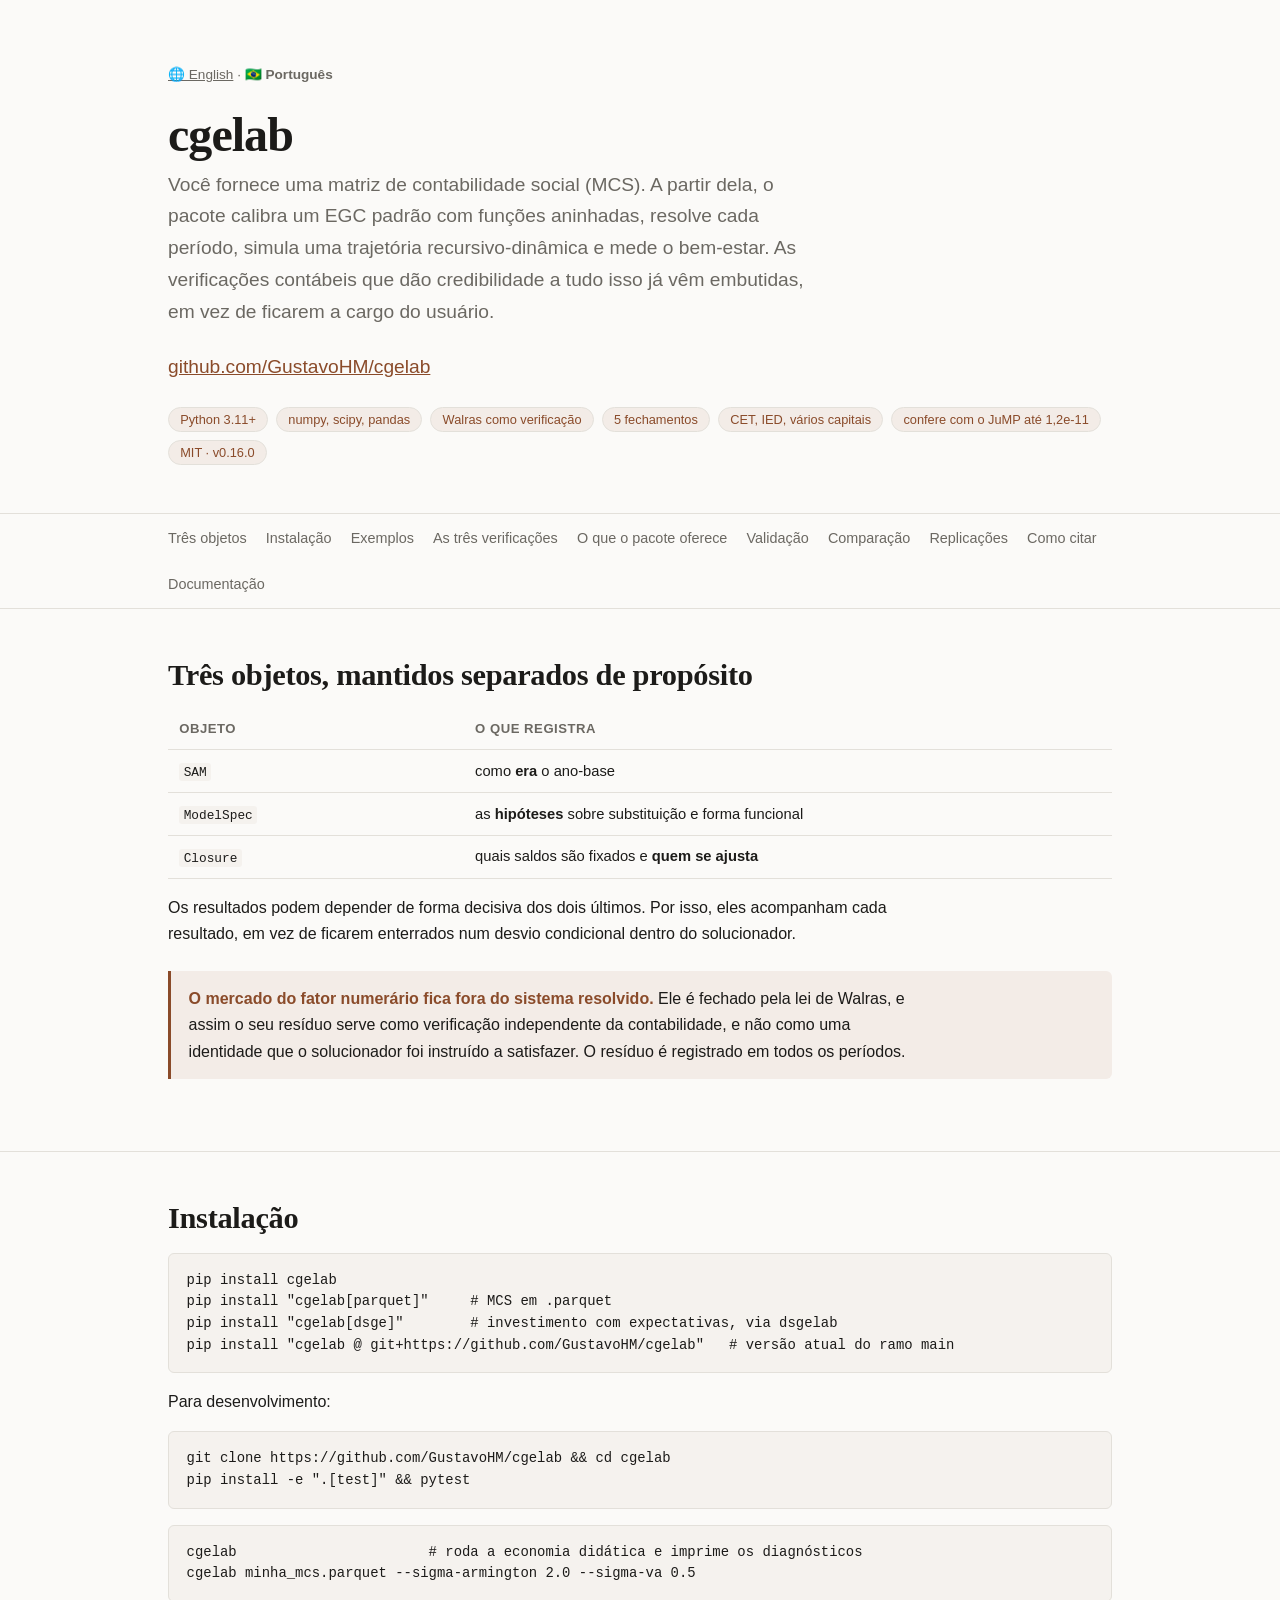
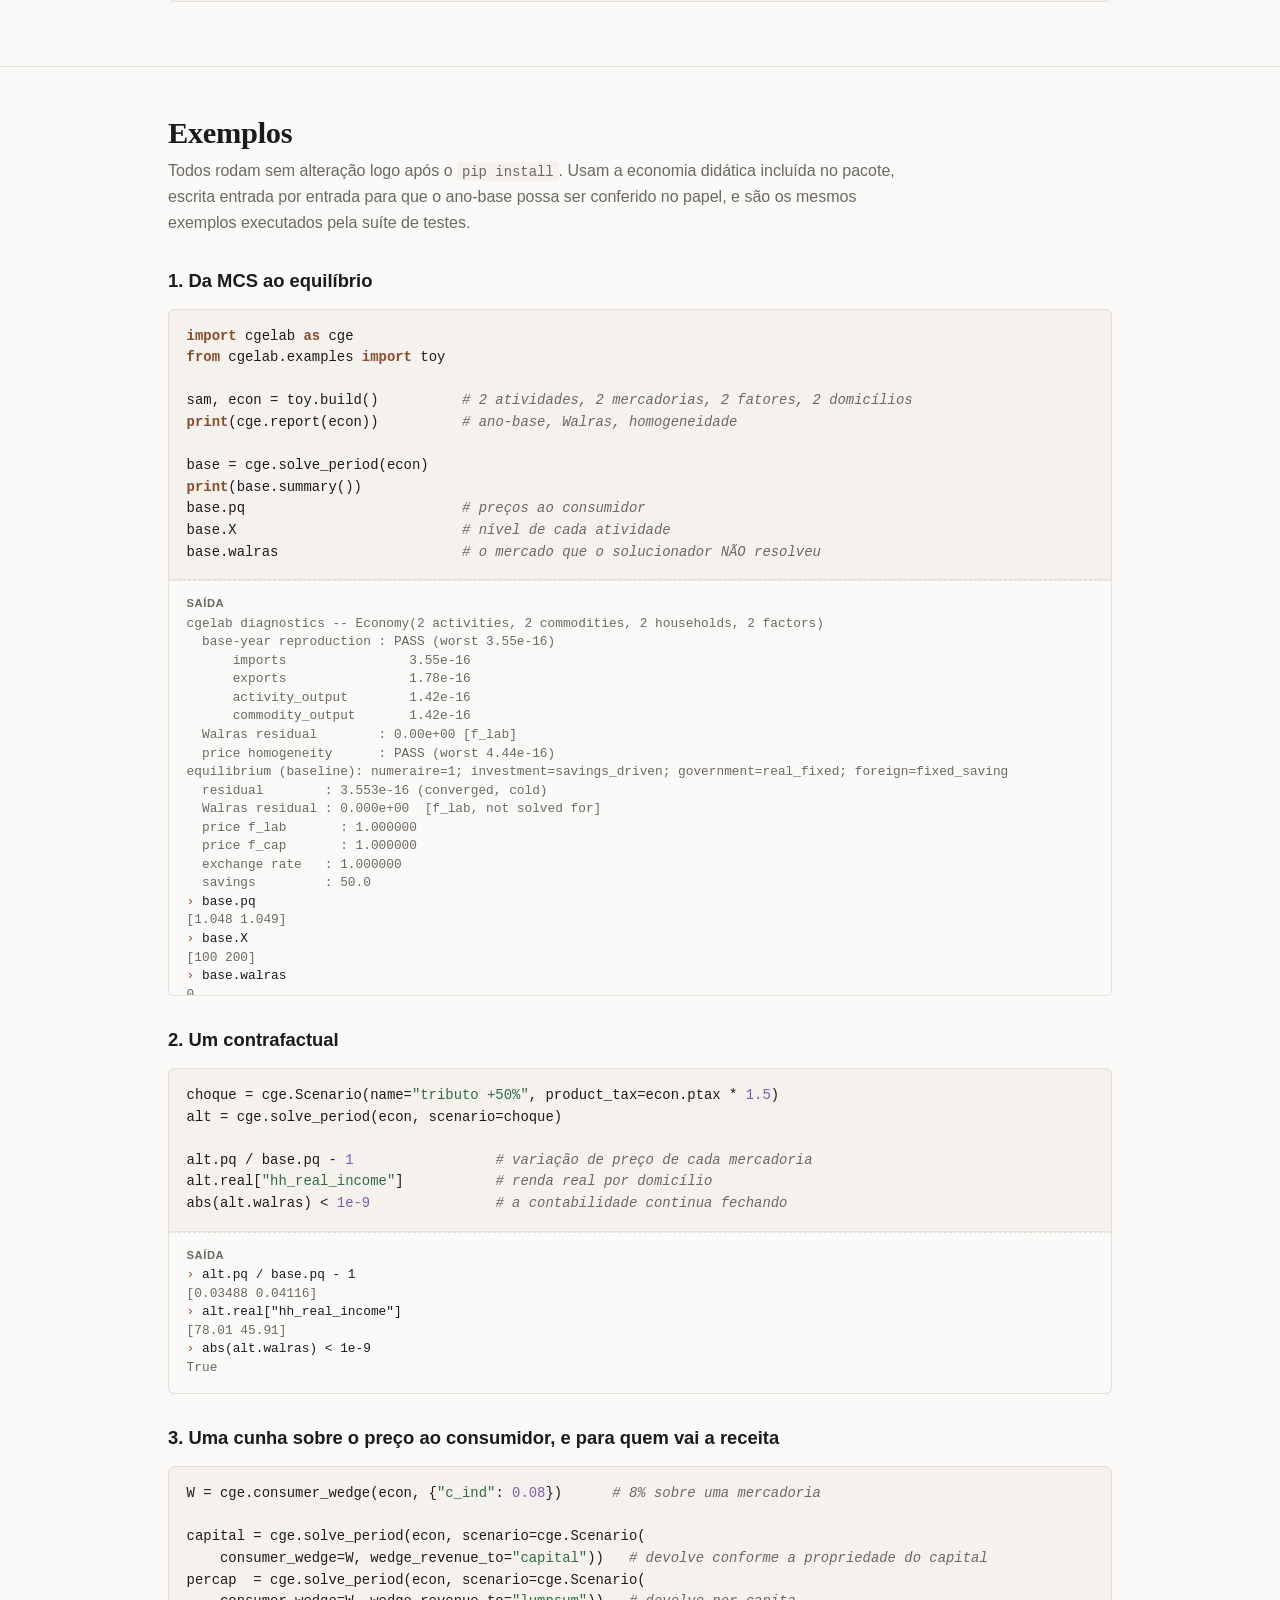
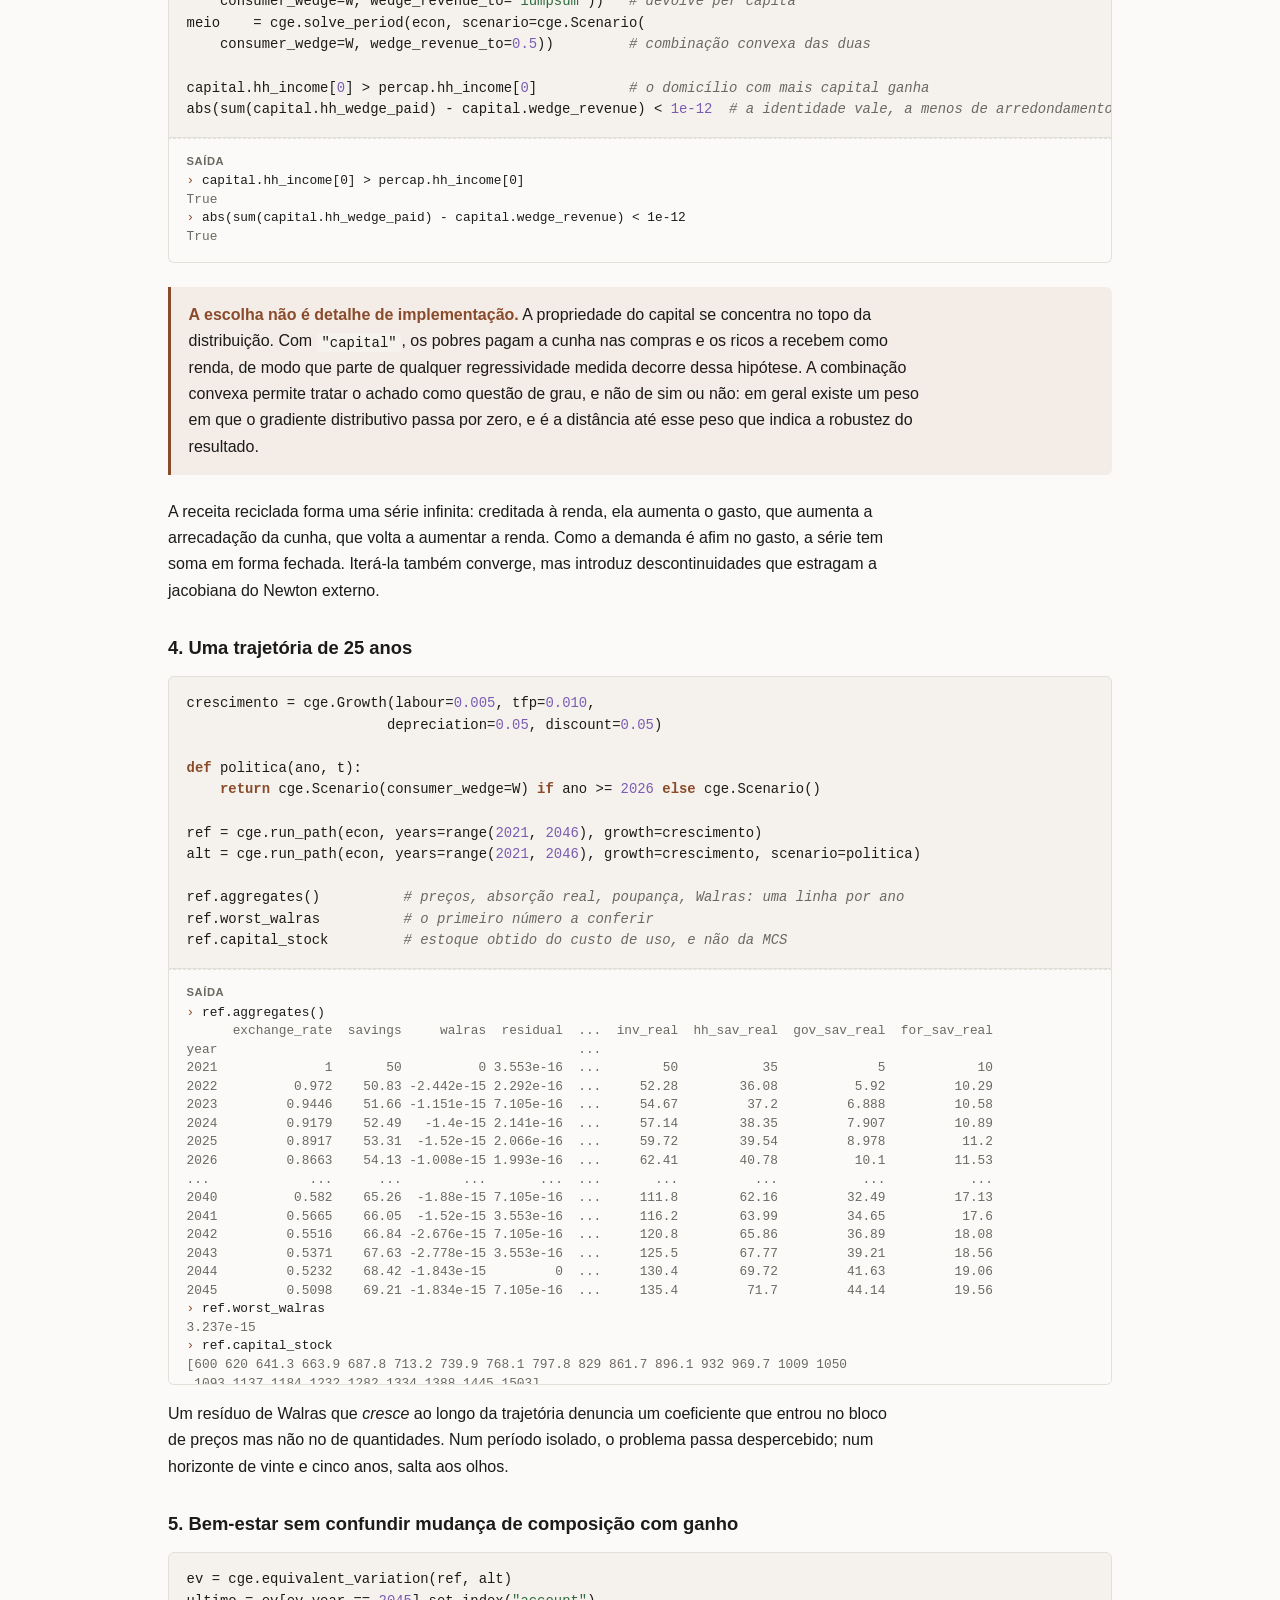
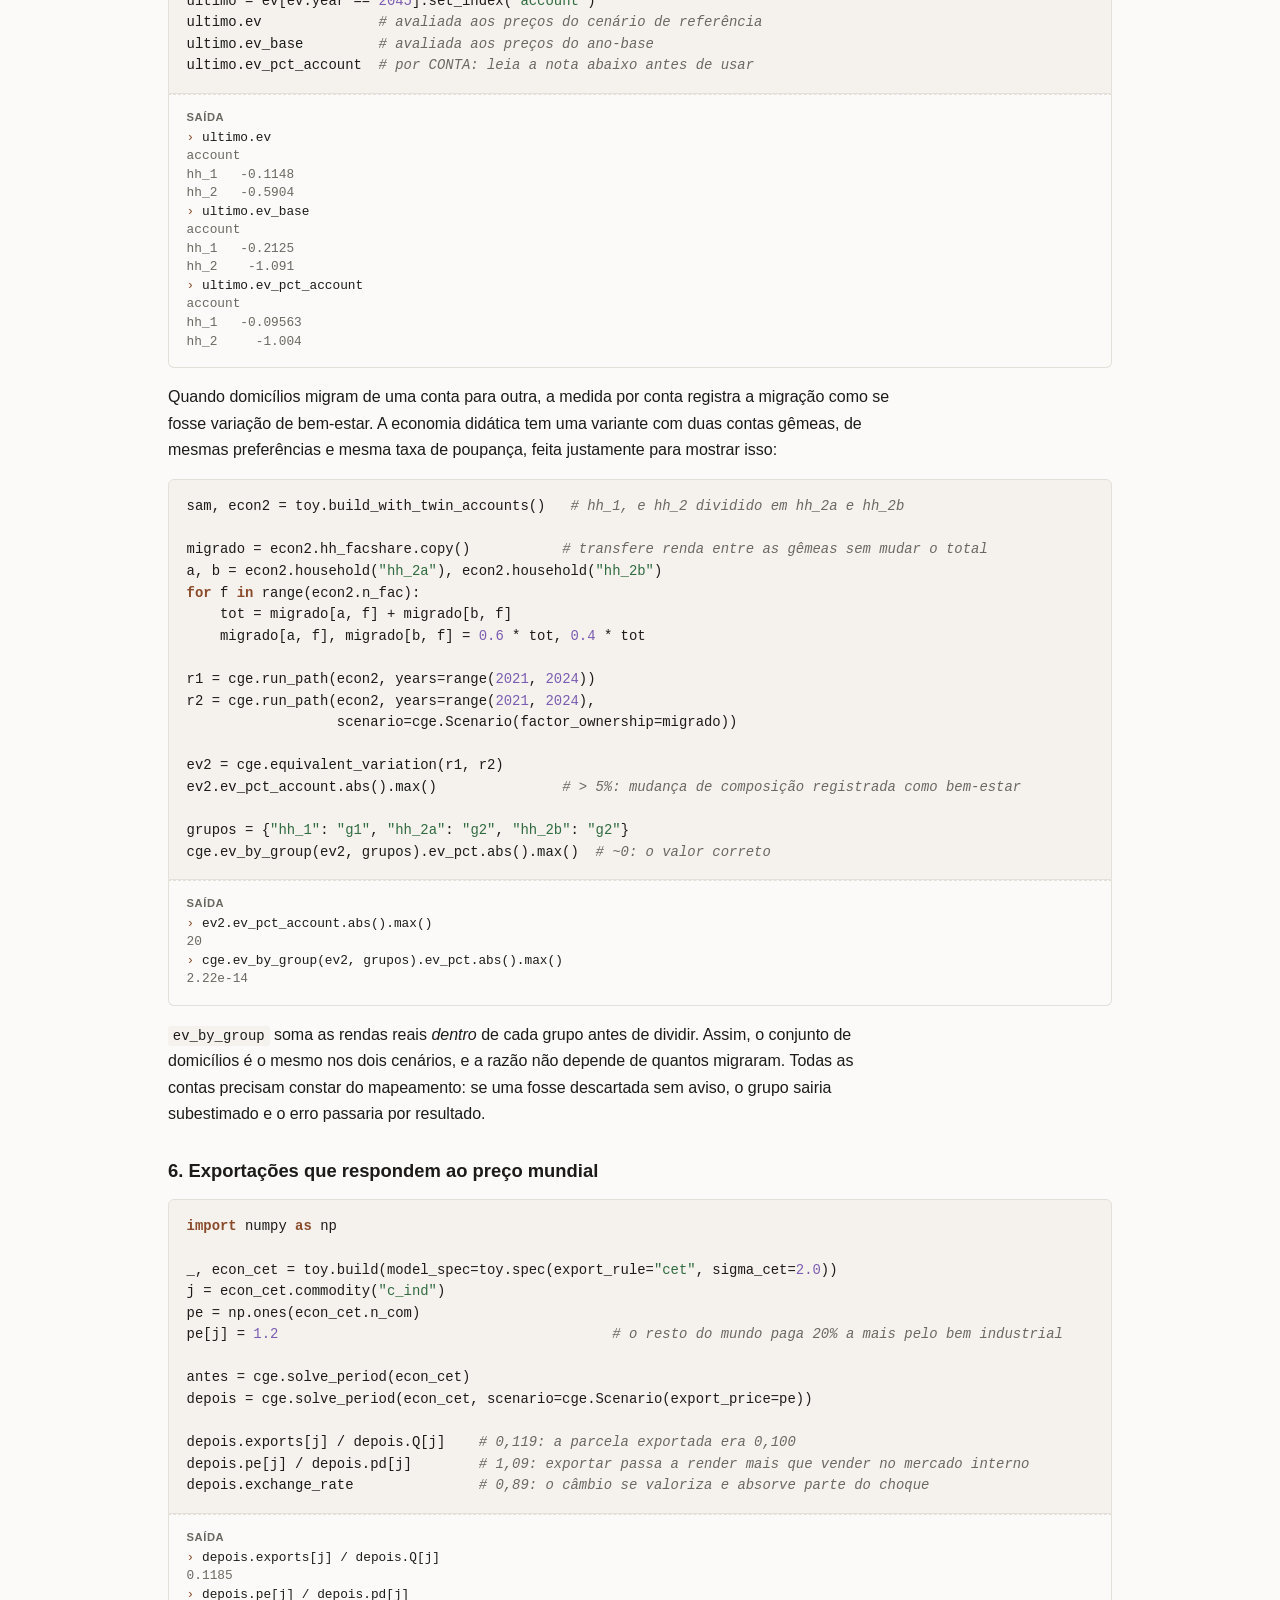
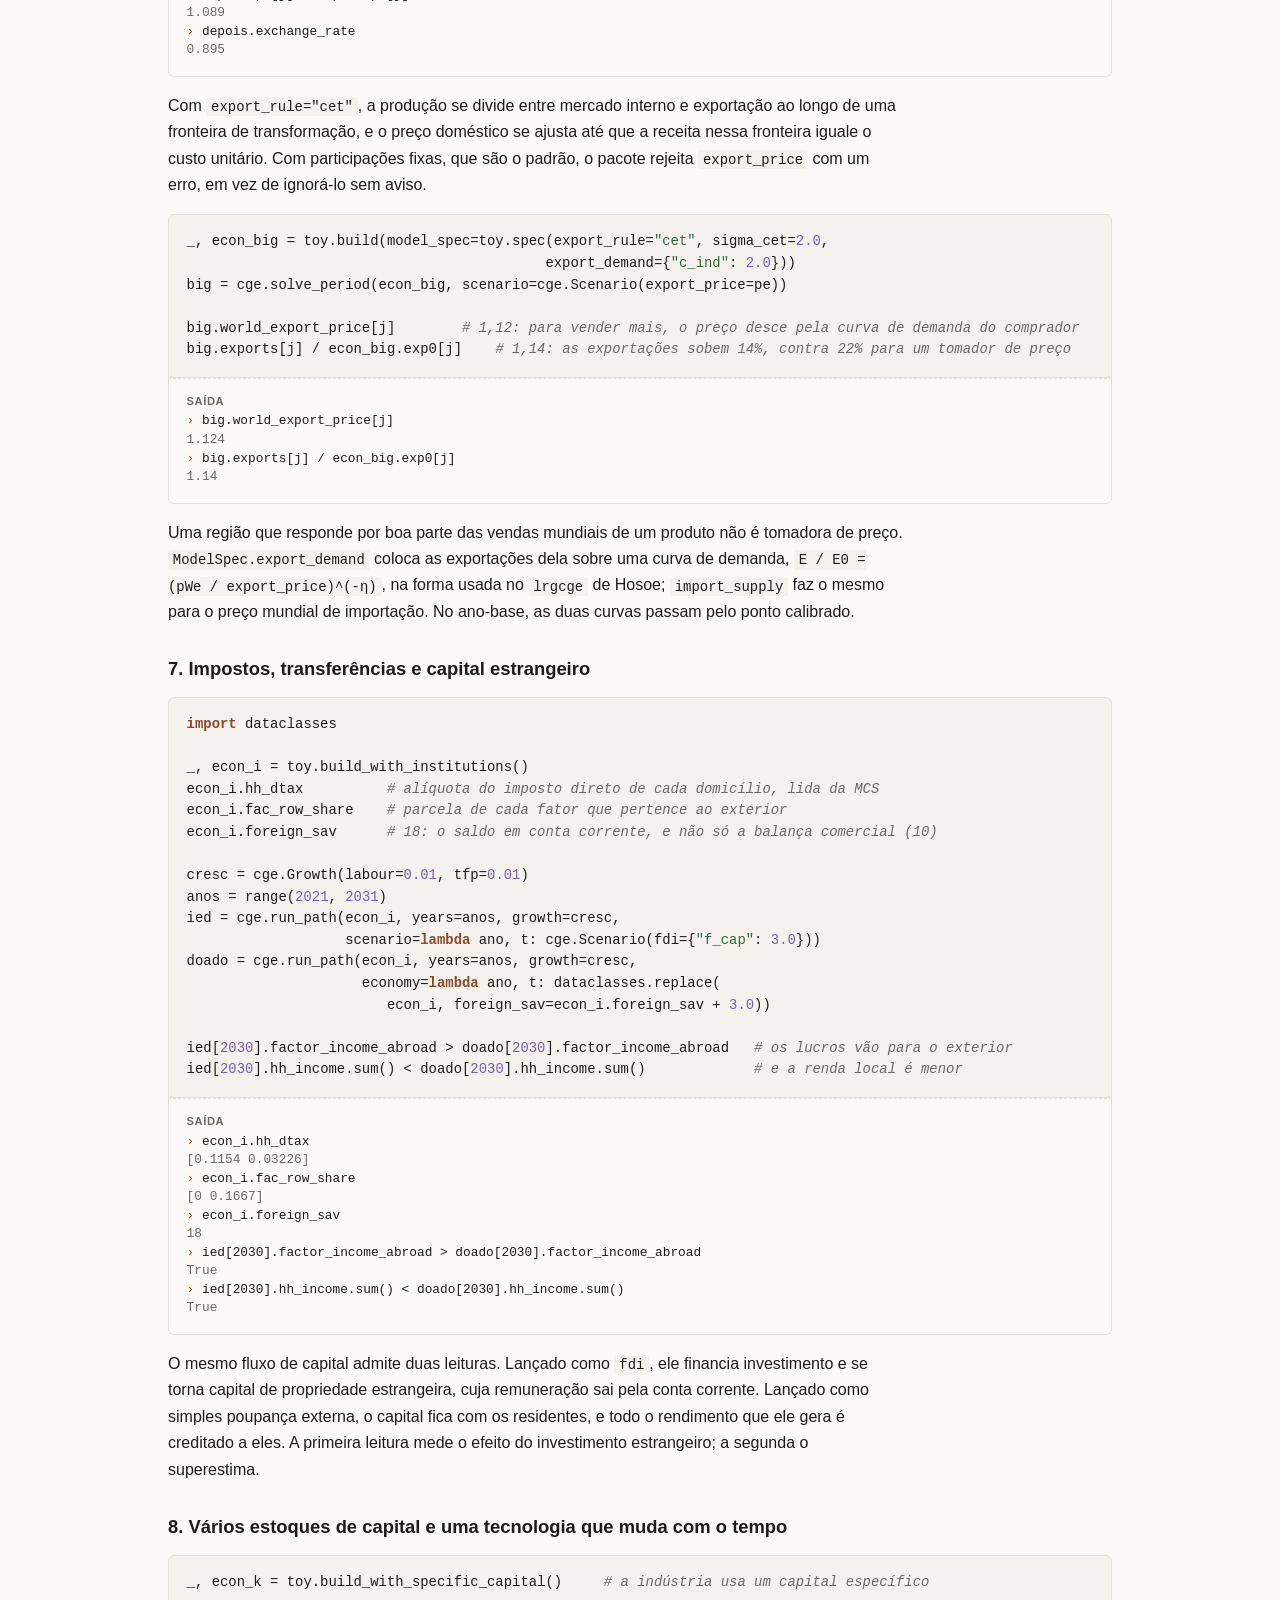
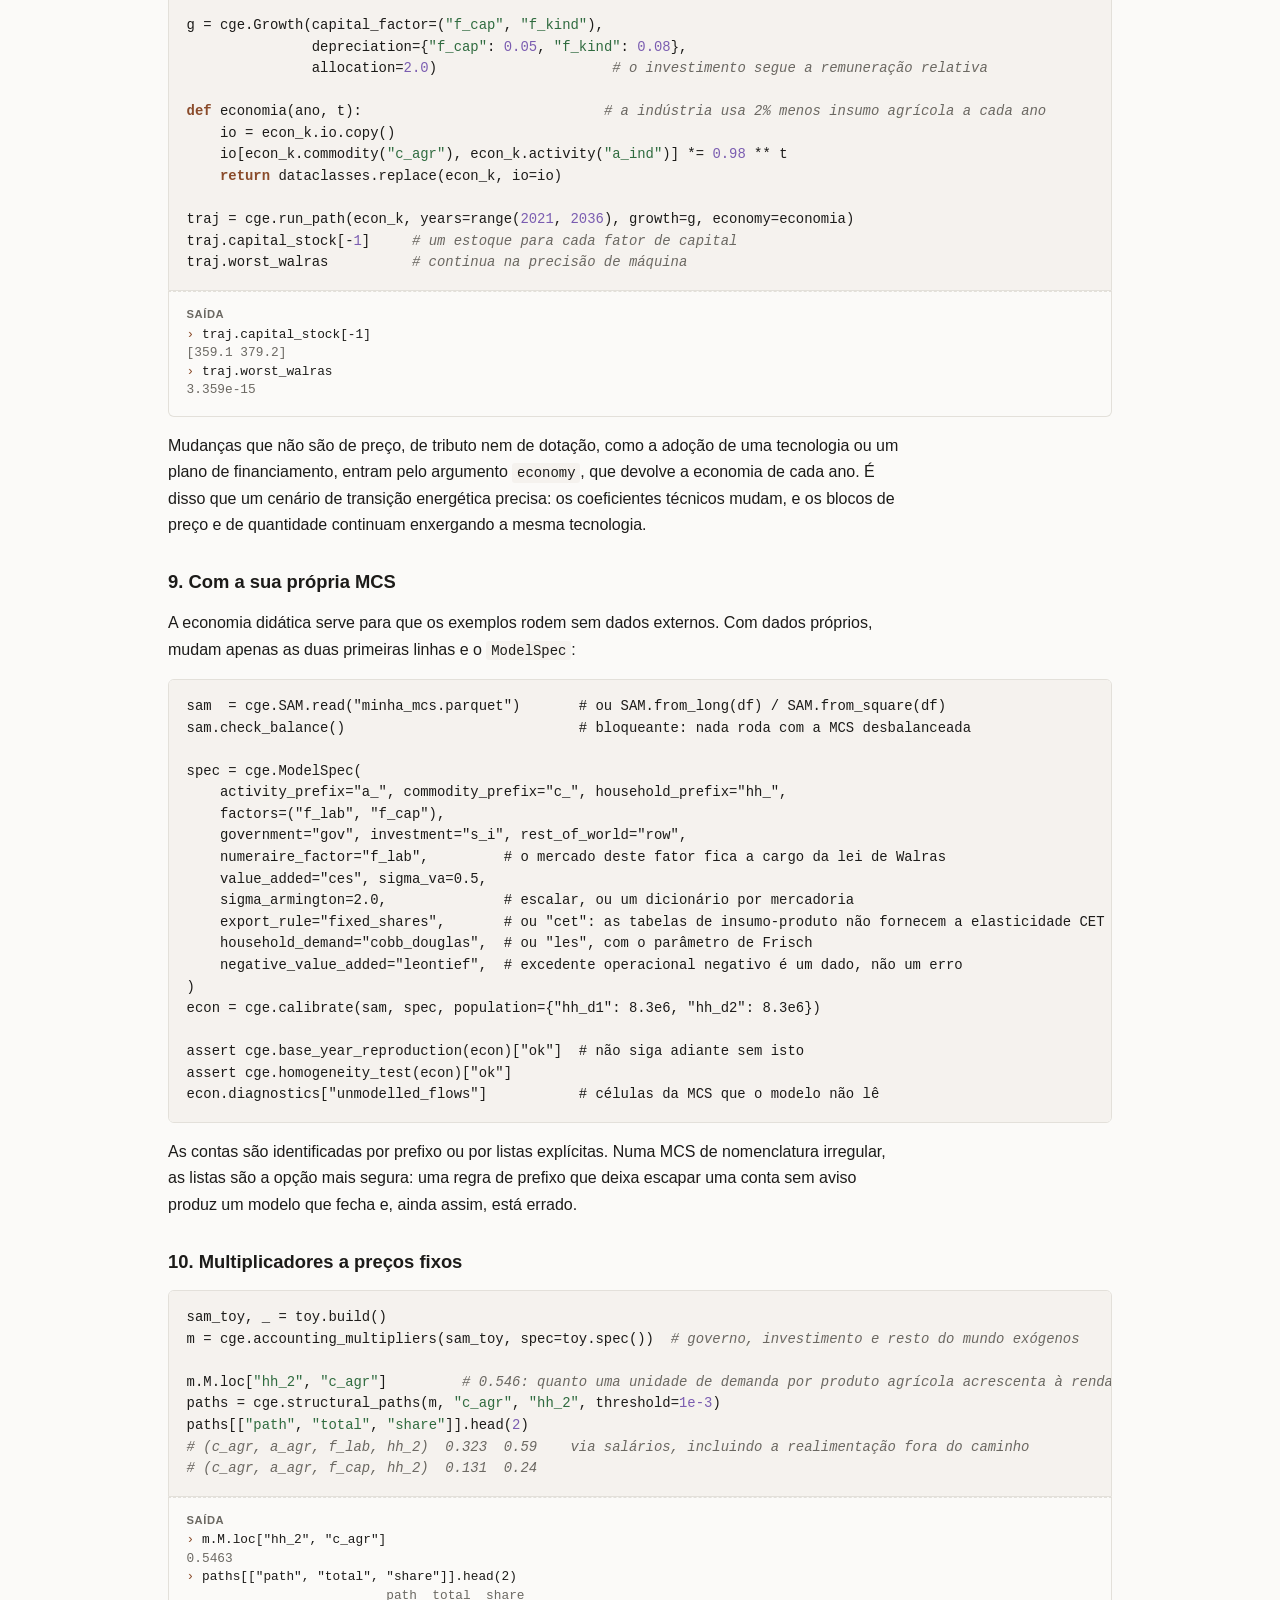
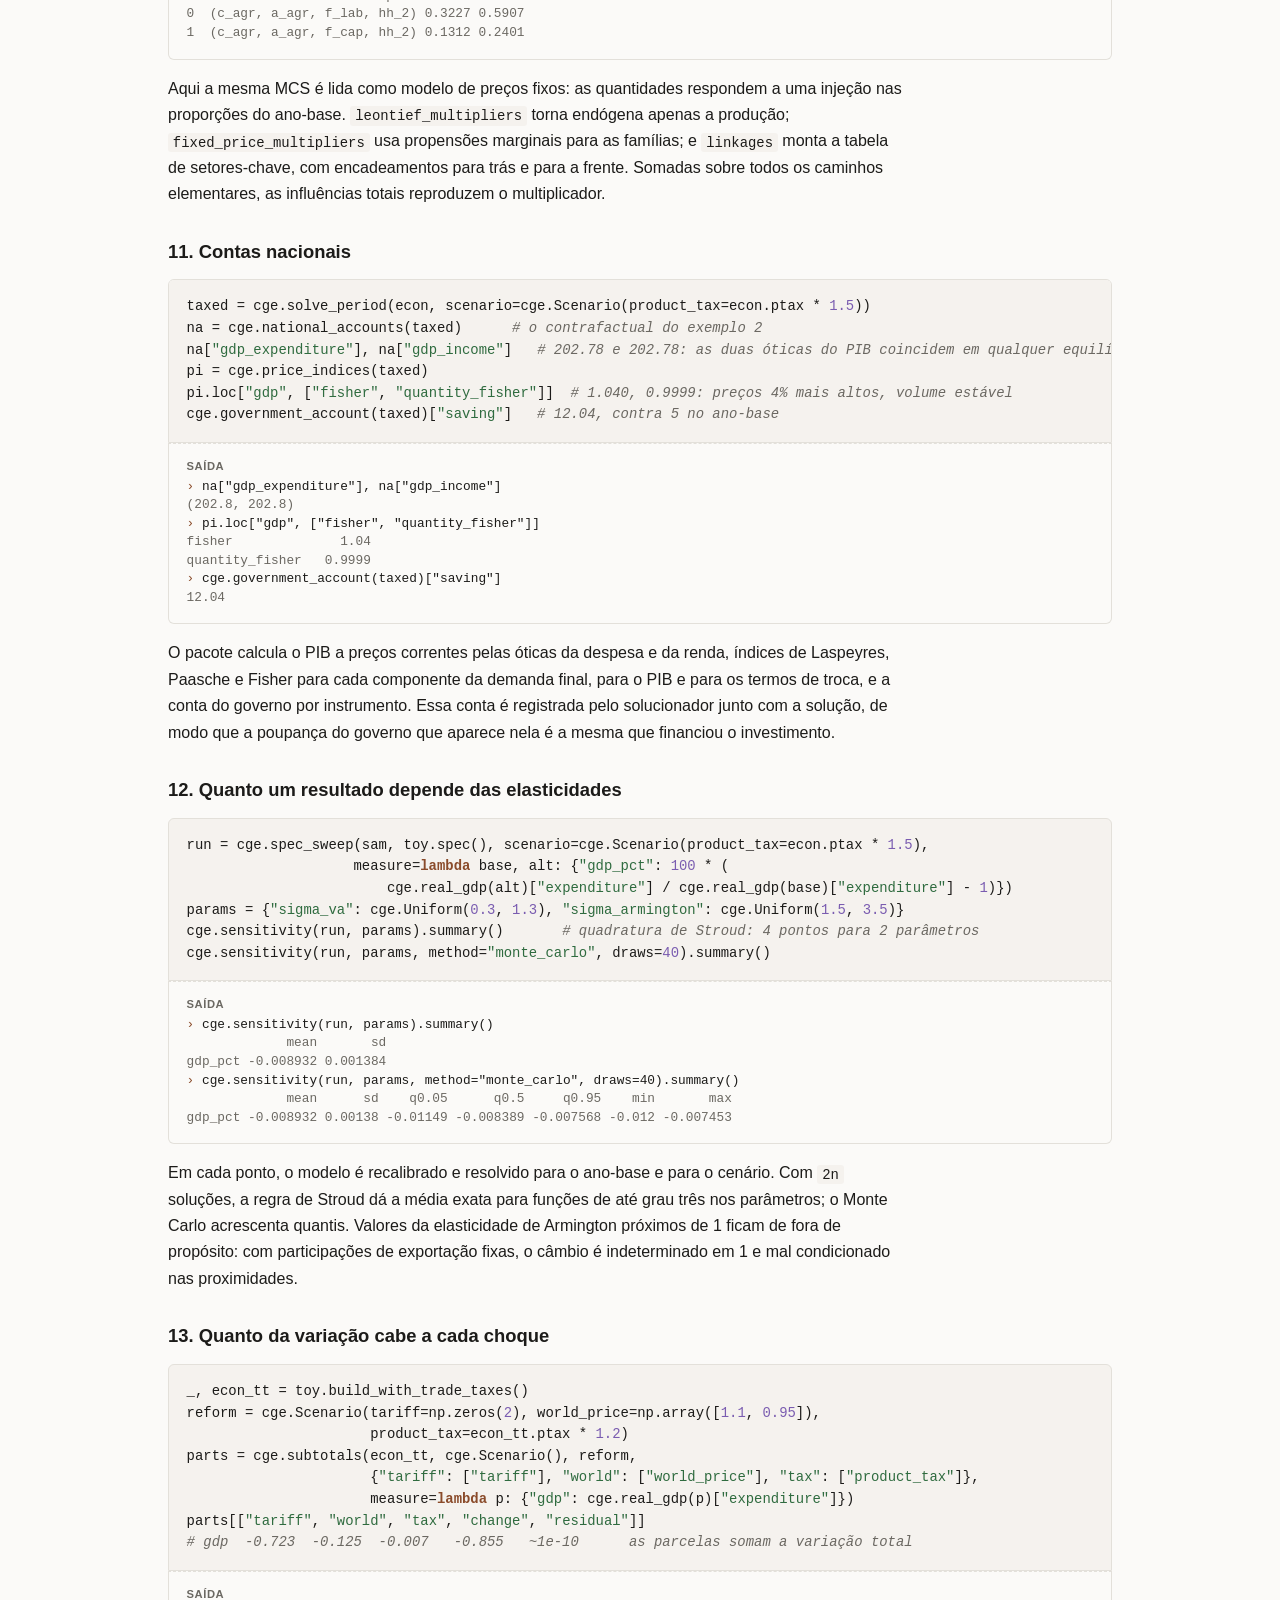
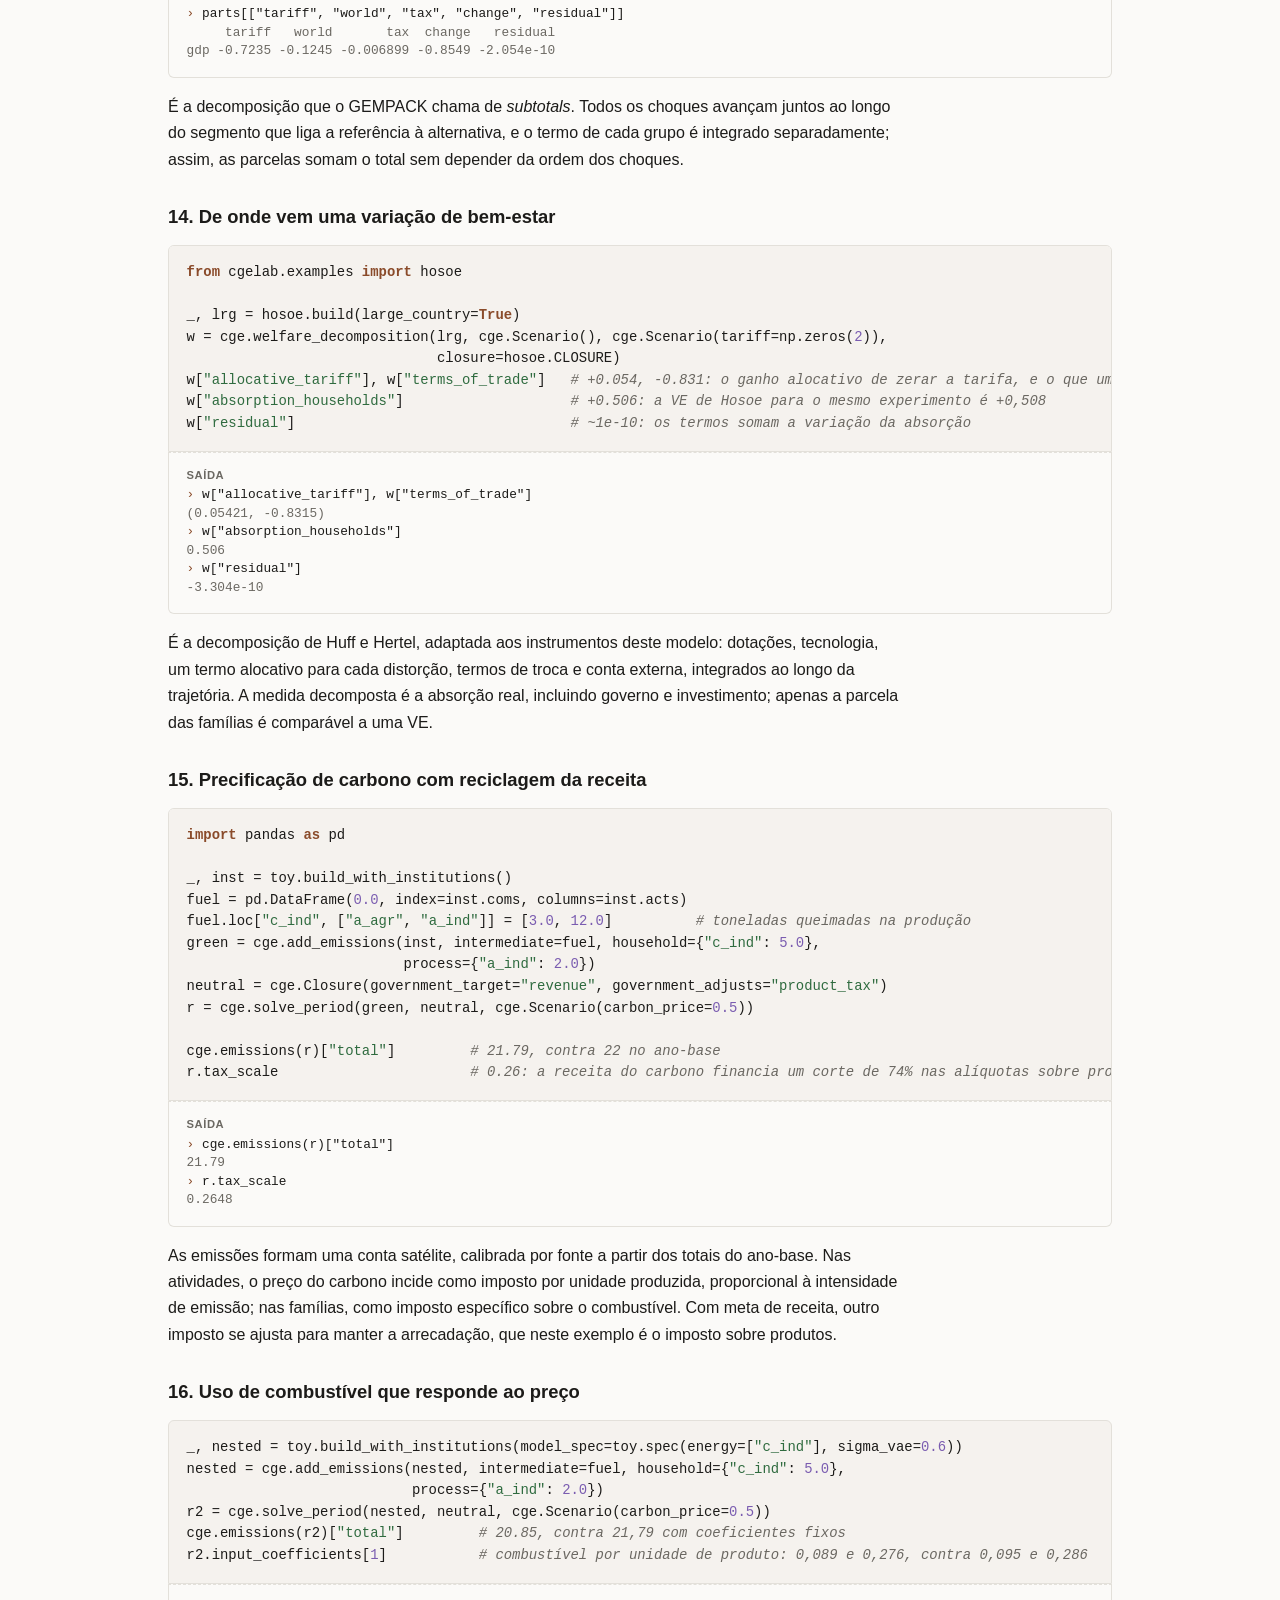
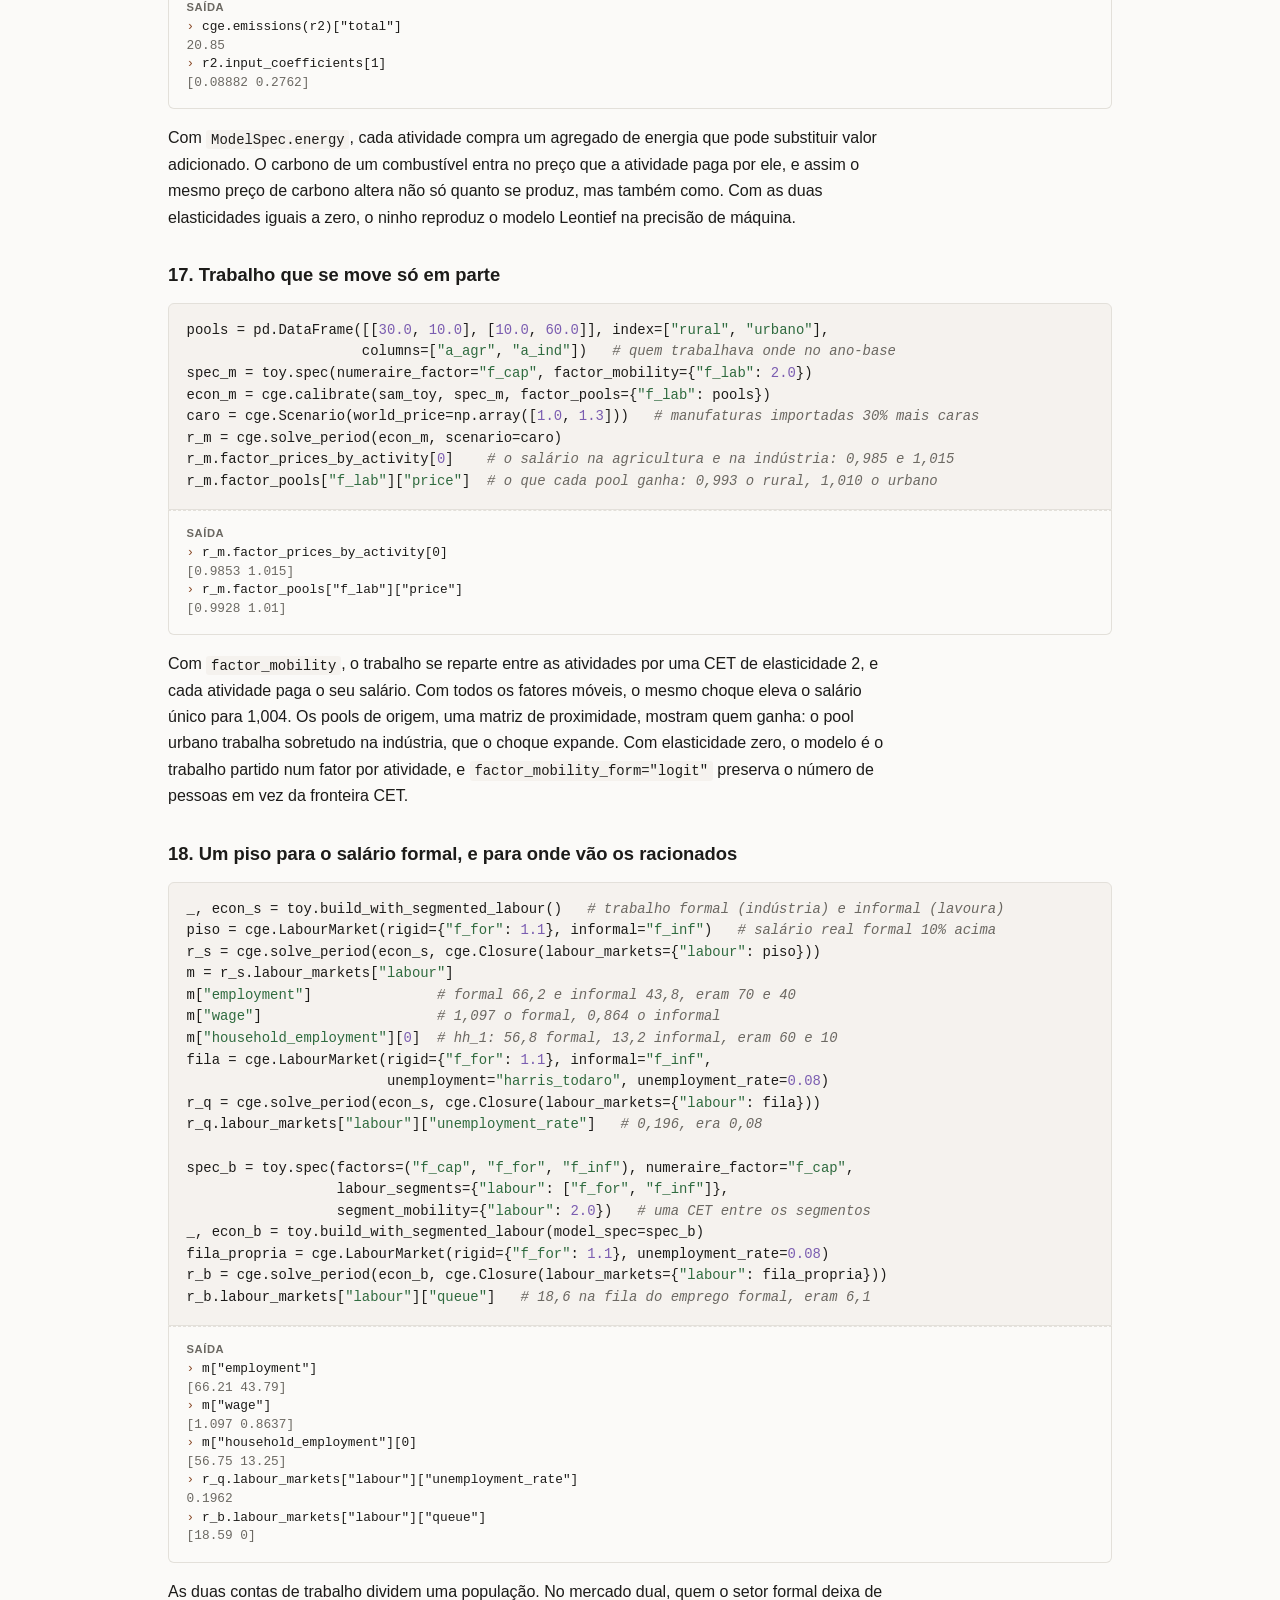
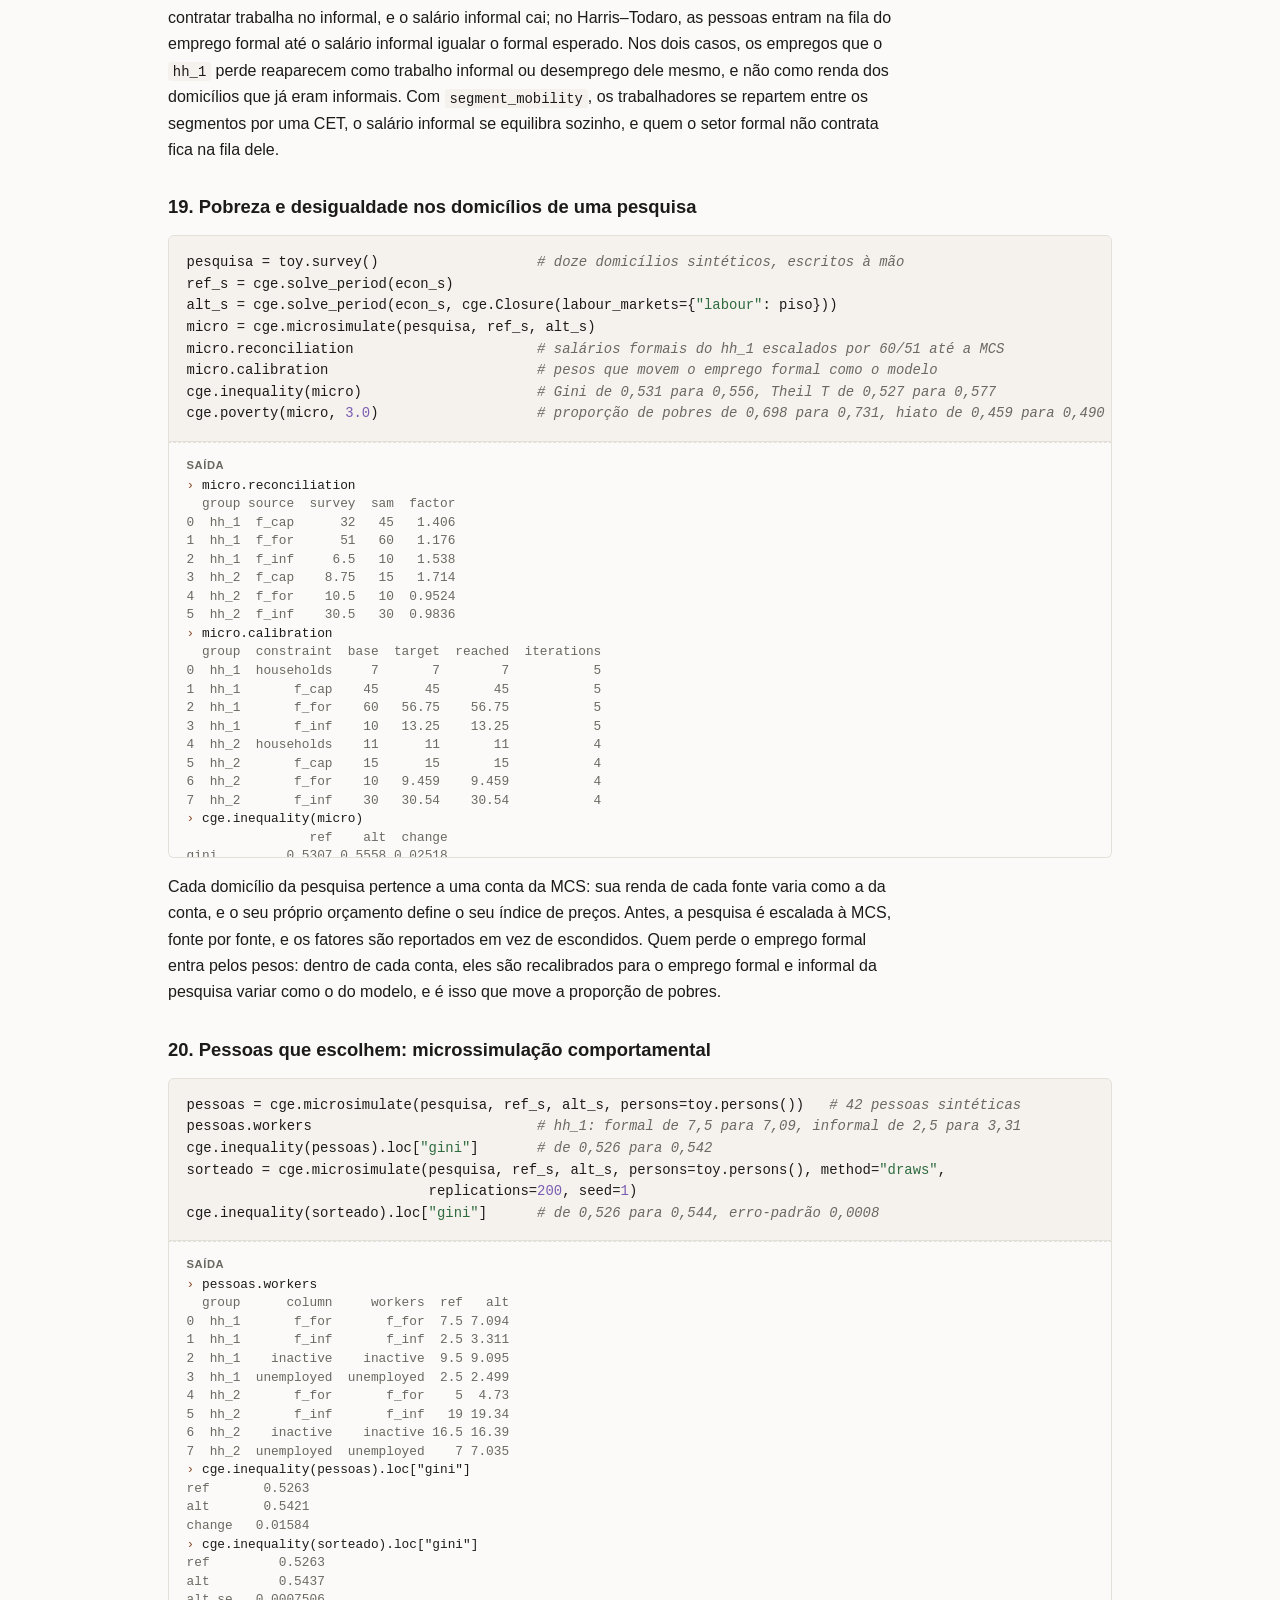
==== commit c3031ce5: "chore(release): version 0.16.0 Co-Authored-By: Claude Opus 5.5 <noreply@anthropic.com>" ====
--- a/site/pt-br/index.html
+++ b/site/pt-br/index.html
@@ -28,7 +28,7 @@
       <span class="pill">5 fechamentos</span>
       <span class="pill">CET, IED, vários capitais</span>
       <span class="pill">confere com o JuMP até 1,2e-11</span>
-      <span class="pill">MIT · v0.15.0</span>
+      <span class="pill">MIT · v0.16.0</span>
     </div>
   </div>
 </header>
@@ -1197,6 +1197,52 @@
   abolem as tarifas, os preços em dólar das exportações de cada país se ajustam até que o que um
   exporta o outro importe, com o câmbio dos EUA fixo. Toda variável do programa do GAMS,
   transcrito para JuMP, concorda com isto a 1,8e-12.</p>
+  <h3>51. Um preço do carbono num modelo regional</h3>
+<pre><code>from cgelab.examples import regions
+_, duas = regions.build(taxes=True)
+duas = cge.add_emissions(duas, process={"r1:a": 10.0, "r2:a": 6.0},
+                         household={"r1:c": 5.0, "r2:c": 5.0})
+tarifado = cge.solve_period(duas, scenario=cge.Scenario(carbon_price=0.5))
+cge.emissions(tarifado).round(3)
+round(tarifado.government["carbon_production"] + tarifado.government["carbon_households"], 3)</code></pre>
+<pre class="output" data-label="Saída"><code><span class="out-expr">cge.emissions(tarifado).round(3)</span>
+intermediate       0
+household      9.324
+government         0
+process           16
+total          25.32
+<span class="out-expr">round(tarifado.government["carbon_production"] + tarifado.government["carbon_households"], 3)</span>
+12.66</code></pre>
+  <p>O carbono na atividade de cada região é um imposto por unidade produzida, e as famílias o
+  pagam além do preço ao comprador do bem que queimam. As emissões caem onde o imposto pesa, e a
+  receita vai para o governo. Um modelo de uma região dá o resultado do solver nacional.</p>
+  <h3>52. Firmas heterogêneas e seleção de exportadoras</h3>
+<pre><code>from dataclasses import replace
+melitz = cge.solve_melitz(cge.MelitzSpec(sigma=4.0, pareto_shape=5.0, iceberg_cost=1.5))
+aberto = cge.solve_melitz(replace(melitz.spec, iceberg_cost=1.2))
+{"exportadoras (%)": round(100 * melitz.export_share, 2),
+ "corte doméstico": round(melitz.domestic_cutoff, 4), "salário real": round(melitz.real_wage, 4)}
+{"exportadoras (%)": round(100 * aberto.export_share, 2),
+ "corte doméstico": round(aberto.domestic_cutoff, 4), "salário real": round(aberto.real_wage, 4)}
+round(aberto.welfare / melitz.welfare, 6)
+round((aberto.domestic_share / melitz.domestic_share) ** (-1 / 5.0), 6)</code></pre>
+<pre class="output" data-label="Saída"><code><span class="out-expr">{"exportadoras (%)": round(100 * melitz.export_share, 2),</span>
+ "corte doméstico": round(melitz.domestic_cutoff, 4), "salário real": round(melitz.real_wage, 4)}
+{'exportadoras (%)': 13.17, 'corte doméstico': 1.112, 'salário real': 2.438}
+<span class="out-expr">{"exportadoras (%)": round(100 * aberto.export_share, 2),</span>
+ "corte doméstico": round(aberto.domestic_cutoff, 4), "salário real": round(aberto.real_wage, 4)}
+{'exportadoras (%)': 40.19, 'corte doméstico': 1.16, 'salário real': 2.545}
+<span class="out-expr">round(aberto.welfare / melitz.welfare, 6)</span>
+1.044
+<span class="out-expr">round((aberto.domestic_share / melitz.domestic_share) ** (-1 / 5.0), 6)</span>
+1.044</code></pre>
+  <p>Um modelo à parte, fora do equilíbrio baseado na MCS: dois países idênticos e um setor, como
+  em Melitz (2003) com produtividade Pareto, calculado em forma fechada. Os entrantes sorteiam a
+  produtividade e só as firmas acima do corte de exportação pagam o custo fixo de exportar.
+  Reduzir o custo iceberg de 1,5 para 1,2 leva mais firmas a exportar, eleva o corte doméstico e
+  o salário real, e o ganho é o que a fórmula de Arkolakis, Costinot e Rodríguez-Clare dá a
+  partir da parcela doméstica da despesa. Nove casos concordam a 1,8e-13 com o equilíbrio
+  resolvido em Julia a partir do problema da firma, por quadratura.</p>
 </div></section>
 
 <section id="verificacoes"><div class="wrap">
@@ -1356,7 +1402,7 @@
   author  = {Moreira, Gustavo Hoffmann},
   title   = {{cgelab}: a general toolkit for SAM-based computable general equilibrium models in Python},
   year    = {2026},
-  version = {0.15.0},
+  version = {0.16.0},
   license = {MIT},
   doi     = {10.5281/zenodo.24256005},
   url     = {https://github.com/GustavoHM/cgelab},
@@ -1365,13 +1411,13 @@
 
   <h3>ABNT</h3>
 <pre><code class="plain">MOREIRA, Gustavo Hoffmann. cgelab: a general toolkit for SAM-based computable general equilibrium models in Python.
-Versão 0.15.0. 2026. Software em Python. Zenodo. DOI: 10.5281/zenodo.24256005. Disponível em:
+Versão 0.16.0. 2026. Software em Python. Zenodo. DOI: 10.5281/zenodo.24256005. Disponível em:
 https://doi.org/10.5281/zenodo.24256005. Acesso em: [data].</code></pre>
 
   <h3>No corpo do texto</h3>
   <p>Informe a versão junto com o resultado, e não apenas o nome do pacote:</p>
   <blockquote style="border-left:3px solid var(--rule); margin:1rem 0; padding:.2rem 0 .2rem 1.1rem;
-     color:var(--muted)">O modelo foi calibrado e resolvido com o <code>cgelab</code> 0.15.0
+     color:var(--muted)">O modelo foi calibrado e resolvido com o <code>cgelab</code> 0.16.0
      (Moreira, 2026), em dinâmica recursiva de 2021 a 2045.</blockquote>
 
   <div class="note"><p><strong>Cite a versão arquivada.</strong> Uma URL de repositório não serve
@@ -1418,7 +1464,7 @@
 </main>
 
 <footer><div class="wrap">
-  <p>cgelab 0.15.0 — MIT. Código, documentação e issues em
+  <p>cgelab 0.16.0 — MIT. Código, documentação e issues em
   <a href="https://github.com/GustavoHM/cgelab">github.com/GustavoHM/cgelab</a>.</p>
   <p>O <a href="https://gustavohm.github.io/dsgelab/pt-br/">dsgelab</a>, do mesmo autor, resolve
   modelos de equilíbrio geral dinâmico estocástico (DSGE). O <code>cgelab.bridge</code> recorre a
